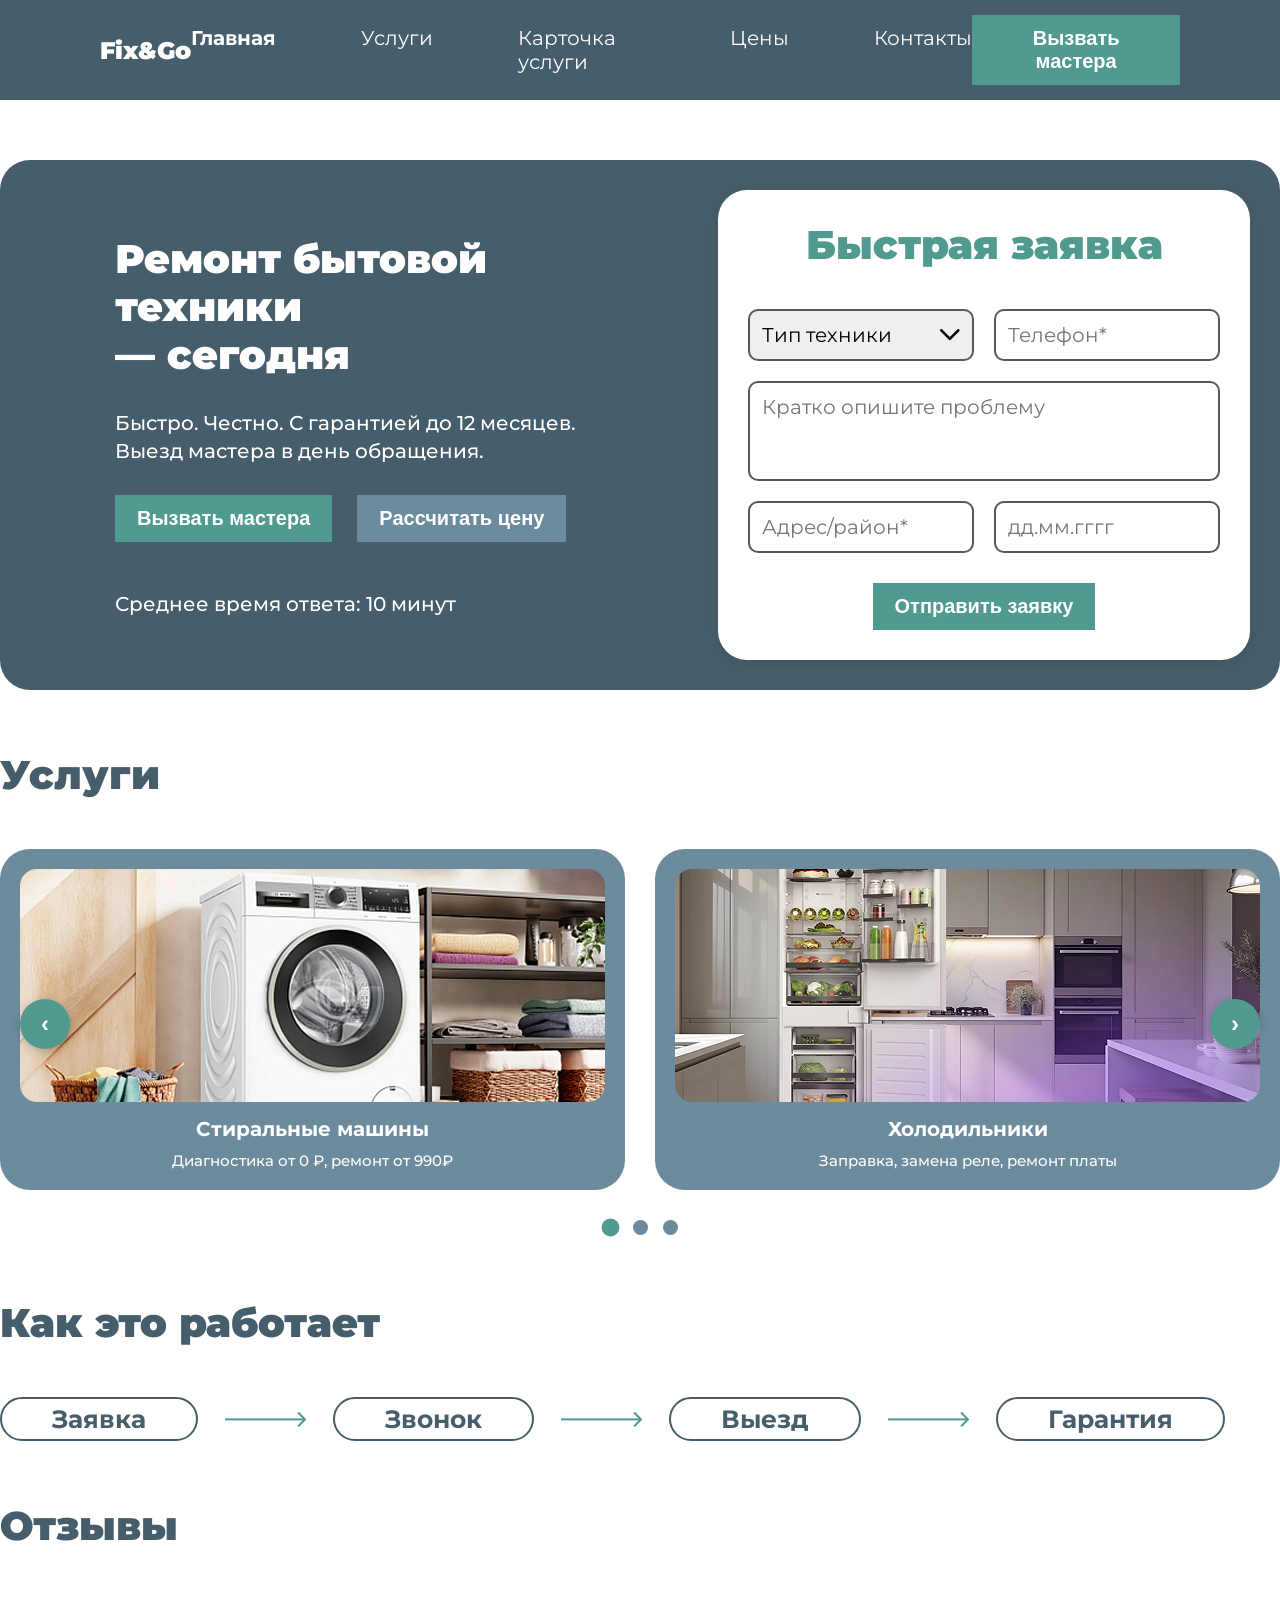
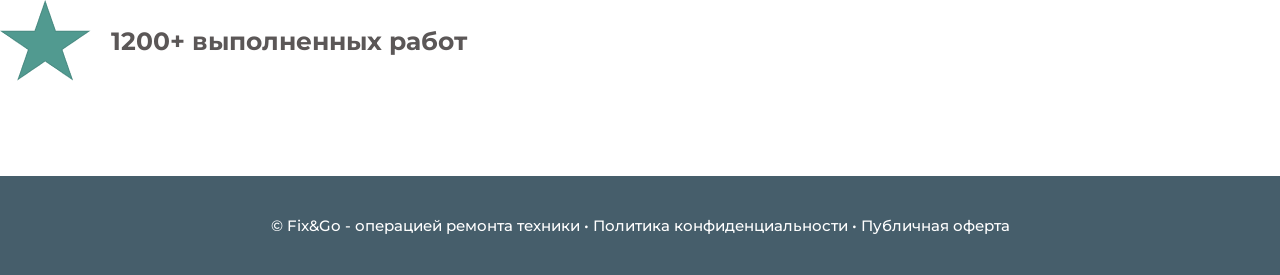
==== index.html @ 5fea8b8e "Add files via upload" ====
<!DOCTYPE html>
<html lang="ru">

<head>
    <meta charset="UTF-8">
    <meta name="viewport" content="width=device-width, initial-scale=1.0">
    <title>Fix&Go - ремонт бытовой техники</title>
    <link href="https://fonts.googleapis.com/css2?family=Montserrat:wght@300;400;500;700;900&display=swap"
        rel="stylesheet">
    <link rel="stylesheet" href="./style.css">
    <style>
        .services-slider {
            position: relative;
            overflow: hidden;
            margin-bottom: 30px;
        }

        .services-grid {
            display: flex;
            transition: transform 0.5s ease;
            gap: 30px;
        }

        .service-card {
            flex: 0 0 calc(50% - 15px);
            min-width: calc(50% - 15px);
        }

        .service-image {
            cursor: pointer;
        }

        .slider-nav {
            display: flex;
            justify-content: center;
            gap: 15px;
            margin-top: 30px;
            padding-bottom: 3px;
        }

        .slider-dot {
            width: 15px;
            height: 15px;
            border-radius: 50%;
            background: #6C8C9E;
            cursor: pointer;
            transition: all 0.3s ease;
            flex-shrink: 0;
        }

        .slider-dot.active {
            background: #519A90;
            transform: scale(1.2);
        }

        .slider-arrows {
            position: absolute;
            top: 50%;
            left: 0;
            right: 0;
            transform: translateY(-90%);
            display: flex;
            justify-content: space-between;
            align-items: center;
            padding: 0 20px;
            pointer-events: none;
            z-index: 10;
        }

        .slider-arrow {
            background: #519A90;
            color: white;
            border: none;
            width: 50px;
            height: 50px;
            border-radius: 50%;
            cursor: pointer;
            display: flex;
            align-items: center;
            justify-content: center;
            font-size: 24px;
            font-weight: bold;
            transition: all 0.3s ease;
            pointer-events: all;
            box-shadow: 0 2px 10px rgba(0, 0, 0, 0.2);
        }

        .slider-arrow:hover {
            background: #465E6B;
            transform: scale(1.1);
        }

        .popup {
            display: none;
            position: fixed;
            top: 0;
            left: 0;
            width: 100%;
            height: 100%;
            background: rgba(0, 0, 0, 0.9);
            z-index: 1000;
            justify-content: center;
            align-items: center;
        }

        .popup-content {
            position: relative;
            max-width: 90%;
            max-height: 90%;
        }

        .popup-image {
            width: 100%;
            height: auto;
            border-radius: 17px;
        }

        .close-popup {
            position: absolute;
            top: -40px;
            right: 0;
            background: none;
            border: none;
            color: white;
            font-size: 30px;
            cursor: pointer;
        }

        .error {
            border-color: #e74c3c !important;
        }

        .error-message {
            color: #e74c3c;
            font-size: 14px;
            margin-top: 5px;
            display: none;
        }

        @media (max-width: 768px) {
            .service-card {
                flex: 0 0 100%;
                min-width: 100%;
            }
            
            .slider-arrows {
                padding: 0 10px;
            }
            
            .slider-arrow {
                width: 40px;
                height: 40px;
                font-size: 20px;
            }
        }

        @media (max-width: 480px) {
            .slider-arrow {
                width: 35px;
                height: 35px;
                font-size: 18px;
            }
        }
    </style>
</head>

<body>
    <div class="container">
        <header class="header">
            <div class="logo">Fix&Go</div>
            <nav class="nav">
                <a href="index.html" class="active">Главная</a>
                <a href="services.html">Услуги</a>
                <a href="service-card.html">Карточка услуги</a>
                <a href="prices.html">Цены</a>
                <a href="contacts.html">Контакты</a>
            </nav>
            <button class="header-cta">Вызвать мастера</button>
        </header>

        <section class="hero">
            <div class="hero-content">
                <h1 class="hero-title">Ремонт бытовой техники <br>— сегодня</h1>
                <p class="hero-text">
                    Быстро. Честно. С гарантией до 12 месяцев.<br>
                    Выезд мастера в день обращения.
                </p>
                <div class="hero-buttons">
                    <button class="cta-button">Вызвать мастера</button>
                    <button class="price-button">Рассчитать цену</button>
                </div>
                <div class="response-time">Среднее время ответа: 10 минут</div>
            </div>
            <div class="quick-form">
                <h2 class="form-title">Быстрая заявка</h2>
                <form class="form-grid" id="request-form">
                    <div class="form-group">
                        <select class="form-select" id="tech-type">
                            <option value="">Тип техники</option>
                            <option value="washing-machine">Стиральная машина</option>
                            <option value="microwave">Микроволновка</option>
                            <option value="oven">Духовка</option>
                            <option value="vent">Вытяжка</option>
                            <option value="dishwasher">Посудомоечная машина</option>
                        </select>
                        <div class="error-message" id="tech-type-error">Необходимо выбрать тип техники</div>
                    </div>
                    <div class="form-group">
                        <input type="tel" class="form-input" id="phone" placeholder="Телефон*">
                        <div class="error-message" id="phone-error">Телефон должен содержать 11-12 цифр</div>
                    </div>
                    <div class="form-group full-width">
                        <textarea class="form-textarea" id="problem" placeholder="Кратко опишите проблему" maxlength="200"></textarea>
                        <div class="error-message" id="problem-error">Описание проблемы не должно превышать 200 символов</div>
                    </div>
                    <div class="form-group">
                        <input type="text" class="form-input" id="address" placeholder="Адрес/район*">
                        <div class="error-message" id="address-error">Адрес должен содержать от 5 до 100 символов</div>
                    </div>
                    <div class="form-group">
                        <input type="text" class="form-input" id="date" placeholder="дд.мм.гггг">
                        <div class="error-message" id="date-error">Пожалуйста, введите дату в формате дд.мм.гггг</div>
                    </div>
                    <button type="submit" class="submit-button">Отправить заявку</button>
                </form>
            </div>
        </section>

        <section class="services-section">
            <h2 class="section-title">Услуги</h2>
            <div class="services-slider">
                <div class="services-grid" id="services-grid">
                    <div class="service-card">
                        <img src="img/image1.png" alt="Стиральные машины" class="service-image" data-popup="img/image1.png">
                        <div class="service-info">
                            <div class="service-title">Стиральные машины</div>
                            <div class="service-description">Диагностика от 0 ₽, ремонт от 990₽</div>
                        </div>
                    </div>
                    <div class="service-card">
                        <img src="img/image2.png" alt="Холодильники" class="service-image" data-popup="img/image2.png">
                        <div class="service-info">
                            <div class="service-title">Холодильники</div>
                            <div class="service-description">Заправка, замена реле, ремонт платы</div>
                        </div>
                    </div>
                    <div class="service-card">
                        <img src="img/image3.png" alt="Посудомоечные машины" class="service-image" data-popup="img/image3.png">
                        <div class="service-info">
                            <div class="service-title">Посудомоечные машины</div>
                            <div class="service-description">Течёт, не греет, не сливает — исправим</div>
                        </div>
                    </div>
                    <div class="service-card">
                        <img src="img/image4.png" alt="Духовые шкафы" class="service-image" data-popup="img/image4.png">
                        <div class="service-info">
                            <div class="service-title">Духовые шкафы</div>
                            <div class="service-description">Не греет/не включается — устраним</div>
                        </div>
                    </div>
                </div>
                
                <div class="slider-arrows">
                    <button class="slider-arrow" id="prev-slide">‹</button>
                    <button class="slider-arrow" id="next-slide">›</button>
                </div>
                
                <div class="slider-nav" id="slider-nav"></div>
            </div>
        </section>

        <section class="how-it-works">
            <h2 class="section-title">Как это работает</h2>
            <div class="steps">
                <div class="step">
                    <div class="step-box">
                        <div class="step-text">Заявка</div>
                    </div>
                </div>
                <img src="./img/arrow.png" alt="arrow">
                <div class="step">
                    <div class="step-box">
                        <div class="step-text">Звонок</div>
                    </div>
                </div>
                <img src="./img/arrow.png" alt="arrow">
                <div class="step">
                    <div class="step-box">
                        <div class="step-text">Выезд</div>
                    </div>
                </div>
                <img src="./img/arrow.png" alt="arrow">
                <div class="step">
                    <div class="step-box">
                        <div class="step-text">Гарантия</div>
                    </div>
                </div>
            </div>
        </section>

        <section class="reviews-section">
            <h2 class="section-title">Отзывы</h2>
            <div class="star_reviews-count">
                <img src="./img/star.png" alt="star">
                <div class="reviews-count">1200+ выполненных работ</div>
            </div>
        </section>

        <footer class="footer">
            <div class="footer-text">
                © Fix&Go - операцией ремонта техники • Политика конфиденциальности • Публичная оферта
            </div>
        </footer>
    </div>

    <div class="popup" id="image-popup">
        <div class="popup-content">
            <button class="close-popup" id="close-popup">&times;</button>
            <img src="" alt="" class="popup-image" id="popup-image">
        </div>
    </div>

    <script>
        document.addEventListener('DOMContentLoaded', function() {
            const servicesGrid = document.getElementById('services-grid');
            const sliderNav = document.getElementById('slider-nav');
            const prevButton = document.getElementById('prev-slide');
            const nextButton = document.getElementById('next-slide');
            const serviceCards = document.querySelectorAll('.service-card');
            
            let currentSlide = 0;
            const totalSlides = serviceCards.length;
            
            function getSlidesToShow() {
                return window.innerWidth <= 768 ? 1 : 2;
            }
            
            function getMaxSlide() {
                return totalSlides - getSlidesToShow();
            }
            
            function createDots() {
                sliderNav.innerHTML = '';
                const maxSlide = getMaxSlide();
                const totalDots = maxSlide + 1;
                
                for (let i = 0; i < totalDots; i++) {
                    const dot = document.createElement('div');
                    dot.classList.add('slider-dot');
                    if (i === currentSlide) dot.classList.add('active');
                    dot.addEventListener('click', () => goToSlide(i));
                    sliderNav.appendChild(dot);
                }
            }
            
            function goToSlide(slideIndex) {
                currentSlide = slideIndex;
                const maxSlide = getMaxSlide();
                
                const cardWidth = serviceCards[0].offsetWidth + 30;
                const translateX = -currentSlide * cardWidth;
                servicesGrid.style.transform = `translateX(${translateX}px)`;
                
                document.querySelectorAll('.slider-dot').forEach((dot, index) => {
                    dot.classList.toggle('active', index === currentSlide);
                });
            }
            
            function nextSlide() {
                const maxSlide = getMaxSlide();
                if (currentSlide < maxSlide) {
                    goToSlide(currentSlide + 1);
                } else {
                    goToSlide(0);
                }
            }
            
            function prevSlide() {
                const maxSlide = getMaxSlide();
                if (currentSlide > 0) {
                    goToSlide(currentSlide - 1);
                } else {
                    goToSlide(maxSlide);
                }
            }
            
            prevButton.addEventListener('click', prevSlide);
            nextButton.addEventListener('click', nextSlide);
            
            function handleResize() {
                createDots();
                goToSlide(currentSlide);
            }
            
            window.addEventListener('resize', handleResize);
            
            createDots();
            goToSlide(0);
            
            let autoSlideInterval = setInterval(nextSlide, 5000);
            
            servicesGrid.addEventListener('mouseenter', function() {
                clearInterval(autoSlideInterval);
            });
            
            servicesGrid.addEventListener('mouseleave', function() {
                autoSlideInterval = setInterval(nextSlide, 5000);
            });
        });

        document.addEventListener('DOMContentLoaded', function() {
            const popup = document.getElementById('image-popup');
            const popupImage = document.getElementById('popup-image');
            const closePopup = document.getElementById('close-popup');
            
            document.querySelectorAll('.service-image').forEach(image => {
                image.addEventListener('click', function() {
                    popupImage.src = this.getAttribute('data-popup');
                    popupImage.alt = this.alt;
                    popup.style.display = 'flex';
                    document.body.style.overflow = 'hidden';
                });
            });
            
            closePopup.addEventListener('click', function() {
                popup.style.display = 'none';
                document.body.style.overflow = '';
            });
            
            popup.addEventListener('click', function(e) {
                if (e.target === popup) {
                    popup.style.display = 'none';
                    document.body.style.overflow = '';
                }
            });
            
            document.addEventListener('keydown', function(e) {
                if (e.key === 'Escape' && popup.style.display === 'flex') {
                    popup.style.display = 'none';
                    document.body.style.overflow = '';
                }
            });
        });

        document.addEventListener('DOMContentLoaded', function() {
            const form = document.getElementById('request-form');
            const techType = document.getElementById('tech-type');
            const phone = document.getElementById('phone');
            const problem = document.getElementById('problem');
            const address = document.getElementById('address');
            const date = document.getElementById('date');
            
            function validatePhone() {
                const digitsOnly = phone.value.replace(/\D/g, '');
                return digitsOnly.length >= 11 && digitsOnly.length <= 12;
            }
            
            function validateSelect() {
                return techType.value !== '';
            }
            
            function validateAddress() {
                return address.value.length >= 5 && address.value.length <= 100;
            }
            
            function validateDate() {
                if (date.value === '') return true;
                const pattern = /^\d{2}\.\d{2}\.\d{4}$/;
                return pattern.test(date.value);
            }
            
            function validateProblem() {
                return problem.value.length <= 200;
            }
            
            function showError(field, errorId, isValid) {
                const errorElement = document.getElementById(errorId);
                if (!isValid) {
                    field.classList.add('error');
                    errorElement.style.display = 'block';
                } else {
                    field.classList.remove('error');
                    errorElement.style.display = 'none';
                }
                return isValid;
            }
            
            function validateForm() {
                let isValid = true;
                
                if (!validateSelect()) {
                    showError(techType, 'tech-type-error', false);
                    isValid = false;
                } else {
                    showError(techType, 'tech-type-error', true);
                }
                
                if (!validatePhone()) {
                    showError(phone, 'phone-error', false);
                    isValid = false;
                } else {
                    showError(phone, 'phone-error', true);
                }
                
                if (!validateAddress()) {
                    showError(address, 'address-error', false);
                    isValid = false;
                } else {
                    showError(address, 'address-error', true);
                }
                
                if (!validateDate()) {
                    showError(date, 'date-error', false);
                    isValid = false;
                } else {
                    showError(date, 'date-error', true);
                }
                
                if (!validateProblem()) {
                    showError(problem, 'problem-error', false);
                    isValid = false;
                } else {
                    showError(problem, 'problem-error', true);
                }
                
                return isValid;
            }
            
            phone.addEventListener('input', function() {
                this.value = this.value.replace(/\D/g, '');
            });
            
            form.addEventListener('submit', function(e) {
                e.preventDefault();
                
                if (validateForm()) {
                    alert('Форма успешно отправлена!');
                    form.reset();
                    document.querySelectorAll('.error-message').forEach(error => {
                        error.style.display = 'none';
                    });
                    document.querySelectorAll('.error').forEach(field => {
                        field.classList.remove('error');
                    });
                }
            });
        });
    </script>
</body>

</html>
---- style.css ----
* {
    margin: 0;
    padding: 0;
    box-sizing: border-box;
}

body {
    font-family: 'Montserrat', sans-serif;
    background: #FFFFFF;
    min-height: 100vh;
}

/* Loading Animation - общее для всех */
body::before {
    position: fixed;
    content: '';
    width: 100vw;
    height: 100vh;
    background: #465E6B;
    z-index: 2;
    animation: hiddenloading 2s linear;
    animation-fill-mode: forwards;
}

body::after {
    position: fixed;
    content: '';
    width: 200px;
    height: 200px;
    left: 50%;
    top: 50%;
    transform: translate(-50%,-50%);
    background: url(./img/loading_key.png);
    z-index: 3;
    animation: rotatetool 2s linear;
    animation-fill-mode: forwards;
}

@keyframes rotatetool {
    0% {
        transform: translate(-50%,-50%) rotate(0deg);
        opacity: 1;
        visibility: visible;
    }
    100% {
        transform: translate(-50%,-50%) rotate(360deg);
        opacity: 0;
        visibility: hidden;
    }
}

@keyframes hiddenloading {
    0% {
        opacity: 1;
        visibility: visible;
    }
    100% {
        opacity: 0;
        visibility: hidden;
    }
}

.container {
    max-width: 1920px;
    margin: 0 auto;
    position: relative;
}

/* Header - общий для всех */
.header {
    display: flex;
    align-items: center;
    justify-content: space-between;
    padding: 25px 100px;
    background: #465E6B;
    height: 100px;
}

.logo {
    font-weight: 900;
    font-size: 24px;
    color: #FFFFFF;
}

.nav {
    display: flex;
    gap: 85px;
}

.nav a {
    font-size: 20px;
    color: #FFFFFF;
    text-decoration: none;
    transition: opacity 0.3s;
}

.nav a.active {
    font-weight: 700;
}

.nav a:hover {
    opacity: 0.8;
}

.header-cta {
    padding: 10px 20px;
    background: #519A90;
    color: #FFFFFF;
    font-weight: 700;
    font-size: 20px;
    border: none;
    cursor: pointer;
    transition: all 0.3s;
    border: 2px solid #519A90;
}

.header-cta:hover {
    background: #FFFFFF;
    color: #519A90;
}

/* Footer - общий для всех */
.footer {
    margin-top: 95px;
    background: #465E6B;
    padding: 40px 10px;
    text-align: center;
}

.footer-text {
    color: #FFFFFF;
    font-weight: 500;
    font-size: 15px;
}

/* ============================================= */
/* ГЛАВНАЯ СТРАНИЦА (INDEX.HTML) - СМЕШАННАЯ ВЕРСТКА */
/* ============================================= */

/* Hero Section */
.hero {
    display: grid;
    grid-template-columns: 1fr auto;
    gap: 40px;
    padding: 30px;
    padding-left: 115px;
    background: #465E6B;
    border-radius: 30px;
    color: #FFFFFF;
    max-width: 1360px;
    margin: 0 auto;
    margin-top: 60px;
}

.hero-content {
    display: flex;
    flex-direction: column;
    justify-content: center;
    gap: 30px;
}

.hero-title {
    font-weight: 900;
    font-size: 40px;
    line-height: 1.2;
}

.hero-text {
    font-weight: 500;
    font-size: 20px;
    line-height: 1.4;
}

.hero-buttons {
    display: flex;
    gap: 25px;
}

.cta-button {
    padding: 10px 20px;
    background: #519A90;
    color: #FFFFFF;
    font-weight: 700;
    font-size: 20px;
    border: none;
    cursor: pointer;
    transition: all 0.3s;
    border: 2px solid #519A90;
}

.price-button {
    padding: 10px 20px;
    background: #6C8C9E;
    color: #FFFFFF;
    font-weight: 700;
    font-size: 20px;
    border: none;
    cursor: pointer;
    transition: all 0.3s;
    border: 2px solid #6C8C9E;
}

.cta-button:hover {
    background: #FFFFFF;
    color: #519A90;
}

.price-button:hover {
    background: #FFFFFF;
    color: #6C8C9E;
}

.response-time {
    font-weight: 500;
    font-size: 20px;
    margin-top: 20px;
}

/* Form Section */
.quick-form {
    max-width: 532px;
    background: #FFFFFF;
    border-radius: 29px;
    padding: 30px;
    box-shadow: 0 4px 20px rgba(0, 0, 0, 0.1);
}

.form-title {
    font-weight: 900;
    font-size: 40px;
    color: #519A90;
    text-align: center;
    margin-bottom: 40px;
}

.form-grid {
    display: grid;
    grid-template-columns: 1fr 1fr;
    gap: 20px;
}

.form-group {
    display: flex;
    flex-direction: column;
    gap: 8px;
}

.form-group.full-width {
    grid-column: 1 / -1;
}

.form-label {
    font-weight: 300;
    font-size: 20px;
    color: #5B5757;
}

.form-input,
.form-select,
.form-textarea {
    width: 100%;
    padding: 12px;
    border: 2px solid #5B5757;
    border-radius: 10px;
    font-size: 20px;
    font-family: 'Montserrat', sans-serif;
}

.form-select {
    appearance: none;
    background-image: url('img/select_arrow.svg');
    background-repeat: no-repeat;
    background-position: right 12px center;
    background-size: 20px;
}

.form-textarea {
    resize: none;
    min-height: 100px;
}

.submit-button {
    grid-column: 1 / -1;
    justify-self: center;
    padding: 10px 20px;
    background: #519A90;
    color: #FFFFFF;
    font-weight: 700;
    font-size: 20px;
    border: none;
    width: fit-content;
    cursor: pointer;
    transition: all 0.3s;
    margin-top: 10px;
    border: 2px solid #519A90;
}

.submit-button:hover {
    background: #FFFFFF;
    color: #519A90;
}

/* Services Section */
.services-section {
    max-width: 1360px;
    margin: 0 auto;
    margin-top: 60px;
}

.section-title {
    font-weight: 900;
    font-size: 40px;
    color: #465E6B;
    margin-bottom: 50px;
}

.services-grid {
    display: grid;
    grid-template-columns: repeat(2, 1fr);
    gap: 30px;
}

.service-card {
    background: #6C8C9E;
    border-radius: 30px;
    padding: 20px;
    display: flex;
    flex-direction: column;
    gap: 15px;
    color: #FFFFFF;
}

.service-image {
    width: 100%;
    height: 233px;
    border-radius: 17px;
    object-fit: cover;
}

.service-info {
    text-align: center;
    display: flex;
    flex-direction: column;
    gap: 10px;
}

.service-title {
    font-weight: 700;
    font-size: 20px;
}

.service-description {
    font-weight: 500;
    font-size: 15px;
}

/* How It Works Section */
.how-it-works {
    max-width: 1360px;
    margin: 0 auto;
    margin-top: 60px;
}

.steps {
    display: flex;
    gap: 27px;
    align-items: center;
    position: relative;
    margin-top: 50px;
}

.step {
    display: flex;
    flex-direction: column;
    align-items: center;
    gap: 20px;
}

.step-box {
    padding: 5px 50px;
    border: 2px solid #465E6B;
    border-radius: 30px;
    text-align: center;
}

.step-text {
    font-weight: 700;
    font-size: 25px;
    color: #465E6B;
}

/* Reviews Section */
.reviews-section {
    max-width: 1360px;
    margin: 0 auto;
    margin-top: 60px;
    display: flex;
    flex-direction: column;
}

.star_reviews-count {
    display: flex;
    align-items: center;
    gap: 20px;
}

.star {
    width: 95px;
    height: 89px;
    background: #519A90 url('img/star.png') center/contain no-repeat;
    border: 1px solid rgba(0, 0, 0, 0.1);
}

.reviews-count {
    font-weight: 700;
    font-size: 25px;
    color: #5B5757;
}

/* ============================================= */
/* СТРАНИЦА УСЛУГ (SERVICES.HTML) - ПОЛНОСТЬЮ GRID */
/* ============================================= */

.uslugi_page section {
    max-width: 1360px;
    margin: 0 auto;
    margin-top: 60px;
}

/* Service Catalogue Section - Grid */
.uslugi_page .service-catalogue {
    display: grid;
    grid-template-rows: auto auto;
    gap: 30px;
    background: #465E6B;
    border-radius: 30px;
    padding: 40px 50px;
    color: #FFFFFF;
}

.uslugi_page .catalogue-header {
    display: grid;
    grid-template-rows: auto auto;
    gap: 30px;
}

.uslugi_page .catalogue-title {
    font-weight: 900;
    font-size: 40px;
    line-height: 1.2;
}

.uslugi_page .catalogue-filters {
    display: grid;
    grid-template-columns: repeat(2, 500px);
    gap: 30px;
}

.uslugi_page .filter-group {
    max-width: 500px;
}

.uslugi_page .filter-select {
    width: 100%;
    padding: 12px 20px;
    border: none;
    border-radius: 10px;
    font-size: 20px;
    font-family: 'Montserrat', sans-serif;
    appearance: none;
    background-image: url('img/select_arrow.svg');
    background-repeat: no-repeat;
    background-position: right 12px center;
    background-size: 20px;
    background-color: #FFFFFF;
    color: #465E6B;
}

/* Services Grid Section - Grid */
.uslugi_page .services-grid-section {
    display: grid;
    grid-template-rows: auto;
}

.uslugi_page .services-grid {
    display: grid;
    grid-template-columns: repeat(2, 1fr);
    gap: 30px;
}

.uslugi_page .service-card {
    display: grid;
    grid-template-rows: auto auto;
    gap: 15px;
    background: #6C8C9E;
    border-radius: 30px;
    padding: 20px;
    color: #FFFFFF;
}

.uslugi_page .service-image {
    width: 100%;
    height: 233px;
    border-radius: 17px;
    overflow: hidden;
}

.uslugi_page .service-image img {
    width: 100%;
    height: 100%;
    object-fit: cover;
}

.uslugi_page .service-info-usl {
    display: grid;
    grid-template-columns: 1fr auto;
    align-items: center;
    gap: 10px;
}

.uslugi_page .service-title {
    font-weight: 700;
    font-size: 20px;
}

.uslugi_page .service-link {
    display: grid;
    grid-template-columns: auto auto;
    align-items: center;
    gap: 10px;
    text-decoration: none;
    color: #FFFFFF;
    font-weight: 400;
    font-size: 20px;
}

/* Service Request Section - Grid */
.uslugi_page .service-request {
    display: grid;
    grid-template-rows: auto auto;
    gap: 40px;
    max-width: 612px;
    margin: 0 auto;
    margin-top: 60px;
    text-align: center;
}

.uslugi_page .request-title {
    font-weight: 900;
    font-size: 40px;
    color: #465E6B;
}

.uslugi_page .request-form {
    display: grid;
    grid-template-rows: auto auto auto;
    gap: 20px;
}

.uslugi_page .form-field {
    width: 100%;
}

.uslugi_page .large-field {
    grid-row: 1;
}

.uslugi_page .form-input,
.uslugi_page .form-textarea {
    width: 100%;
    padding: 12px;
    border: 1px solid #465E6B;
    border-radius: 0;
    font-size: 20px;
    font-family: 'Montserrat', sans-serif;
}

.uslugi_page .form-textarea {
    resize: none;
    min-height: 150px;
}

.uslugi_page .submit-button {
    padding: 10px 20px;
    background: #519A90;
    color: #FFFFFF;
    font-weight: 700;
    font-size: 20px;
    border: none;
    cursor: pointer;
    transition: all 0.3s;
    border: 2px solid #519A90;
    width: fit-content;
    justify-self: center;
}

.uslugi_page .submit-button:hover {
    background: #FFFFFF;
    color: #519A90;
}

/* ============================================= */
/* СТРАНИЦА КАРТОЧКИ УСЛУГИ (SERVICE-CARD.HTML) - ПОЛНОСТЬЮ FLEX */
/* ============================================= */

.card_uslugi section {
    max-width: 1360px;
    margin: 0 auto;
    margin-top: 60px;
}

/* Service Header - Flex */
.card_uslugi .service-header {
    display: flex;
    flex-direction: column;
    gap: 30px;
}

.card_uslugi .service-title {
    font-weight: 900;
    font-size: 40px;
    line-height: 49px;
    color: #465E6B;
}

.card_uslugi .service-image {
    width: 100%;
    height: 245px;
    border-radius: 17px;
    overflow: hidden;
}

.card_uslugi .service-image img {
    width: 100%;
    height: 100%;
    object-fit: cover;
}

/* Price Section - Flex */
.card_uslugi .price-section {
    display: flex;
    flex-direction: column;
    gap: 20px;
}

.card_uslugi .section-title {
    font-weight: 900;
    font-size: 40px;
    color: #465E6B;
}

.card_uslugi .price-table {
    width: 100%;
    border: 2px solid #465E6B;
    overflow: hidden;
}

.card_uslugi .table-header {
    display: flex;
    background: #465E6B;
    color: #FFFFFF;
    font-weight: 700;
    font-size: 20px;
}

.card_uslugi .header-cell {
    flex: 1;
    padding: 15px 20px;
    text-align: center;
    border-right: 2px solid #465E6B;
}

.card_uslugi .header-cell:last-child {
    border-right: none;
}

.card_uslugi .table-row {
    display: flex;
    border-bottom: 2px solid #465E6B;
}

.card_uslugi .table-row:last-child {
    border-bottom: none;
}

.card_uslugi .table-cell {
    flex: 1;
    padding: 15px 20px;
    font-size: 20px;
    color: #465E6B;
    border-right: 2px solid #465E6B;
    text-align: center;
}

.card_uslugi .table-cell:last-child {
    border-right: none;
}

/* Info Cards - Flex */
.card_uslugi .info-cards {
    display: flex;
    gap: 30px;
}

.card_uslugi .info-card {
    flex: 1;
    border: 2px solid #465E6B;
    border-radius: 30px;
    padding: 20px;
    display: flex;
    flex-direction: column;
    gap: 15px;
}

.card_uslugi .card-title {
    font-weight: 700;
    font-size: 20px;
    color: #465E6B;
}

.card_uslugi .card-text {
    font-weight: 500;
    font-size: 20px;
    color: #465E6B;
}

/* Additional Info - Flex */
.card_uslugi .additional-info {
    display: flex;
    gap: 30px;
}

.card_uslugi .case-card {
    flex: 2;
    display: flex;
    flex-direction: column;
    gap: 15px;
    background: #6C8C9E;
    border-radius: 30px;
    padding: 20px;
    color: #FFFFFF;
}

.card_uslugi .case-card .card-title {
    color: #FFFFFF;
}

.card_uslugi .case-image {
    width: 100%;
    height: 224px;
    border-radius: 17px;
    overflow: hidden;
}

.card_uslugi .case-image img {
    width: 100%;
    height: 100%;
    object-fit: cover;
}

.card_uslugi .case-time {
    font-size: 20px;
}

.card_uslugi .review-card,
.card_uslugi .brands-card {
    flex: 1;
    display: flex;
    flex-direction: column;
    gap: 15px;
    background: #6C8C9E;
    border-radius: 30px;
    padding: 20px;
    color: #FFFFFF;
}

.card_uslugi .review-card .card-title,
.card_uslugi .brands-card .card-title {
    color: #FFFFFF;
}

.card_uslugi .review-text,
.card_uslugi .brands-text {
    font-size: 20px;
}

/* Quick Form Section - Flex */
.card_uslugi .quick-form-section {
    display: flex;
    flex-direction: column;
    gap: 40px;
    max-width: 532px;
    margin: 0 auto;
    margin-top: 60px;
}

.card_uslugi .form-title {
    font-weight: 900;
    font-size: 40px;
    color: #519A90;
    text-align: center;
}

.card_uslugi .quick-form {
    display: flex;
    flex-direction: column;
    gap: 20px;
    border-radius: 29px;
    padding: 10px 30px;
}

.card_uslugi .form-row {
    display: flex;
    gap: 20px;
}

.card_uslugi .form-group {
    flex: 1;
    display: flex;
    flex-direction: column;
    gap: 8px;
}

.card_uslugi .form-group.full-width {
    width: 100%;
}

.card_uslugi .form-input,
.card_uslugi .form-select,
.card_uslugi .form-textarea {
    width: 100%;
    padding: 12px;
    border: 2px solid #5B5757;
    border-radius: 10px;
    font-size: 20px;
    font-family: 'Montserrat', sans-serif;
}

.card_uslugi .form-select {
    appearance: none;
    background-image: url('img/select_arrow.svg');
    background-repeat: no-repeat;
    background-position: right 12px center;
    background-size: 20px;
}

.card_uslugi .form-textarea {
    resize: none;
    min-height: 100px;
}

.card_uslugi .submit-button {
    padding: 10px 20px;
    background: #519A90;
    color: #FFFFFF;
    font-weight: 700;
    font-size: 20px;
    border: none;
    cursor: pointer;
    transition: all 0.3s;
    border: 2px solid #519A90;
    width: fit-content;
    align-self: center;
    margin-top: 10px;
}

.card_uslugi .submit-button:hover {
    background: #FFFFFF;
    color: #519A90;
}

/* ============================================= */
/* СТРАНИЦА ЦЕН (PRICES.HTML) - СМЕШАННАЯ ВЕРСТКА */
/* ============================================= */

.prices_page .prices-section {
    max-width: 1360px;
    margin: 0 auto;
    margin-top: 60px;
}

.prices_page .section-title {
    font-weight: 900;
    font-size: 40px;
    color: #465E6B;
}

.prices_page .price-table {
    width: 100%;
    border: 2px solid #465E6B;
    overflow: hidden;
    margin-top: 50px;
}

.prices_page .table-header {
    display: grid;
    grid-template-columns: 1fr 1fr 1fr;
    background: #465E6B;
    color: #FFFFFF;
    font-weight: 700;
    font-size: 20px;
}

.prices_page .header-cell {
    padding: 15px 20px;
    text-align: left;
    border-right: 2px solid #465E6B;
}

.prices_page .header-cell:last-child {
    border-right: none;
}

.prices_page .table-row {
    display: grid;
    grid-template-columns: 1fr 1fr 1fr;
    border-bottom: 2px solid #465E6B;
}

.prices_page .table-row:last-child {
    border-bottom: none;
}

.prices_page .table-cell {
    padding: 15px 20px;
    font-size: 20px;
    color: #465E6B;
    border-right: 2px solid #465E6B;
}

.prices_page .table-cell:last-child {
    border-right: none;
}

/* Calculator Section */
.prices_page .calculator-container {
    background: #465E6B;
    border-radius: 30px;
    padding: 40px;
    padding-bottom: 100px;
    color: #FFFFFF;
    max-width: 1360px;
    margin: 0 auto;
    margin-top: 60px;
}

.prices_page .calculator-title {
    font-weight: 900;
    font-size: 40px;
    color: #FFFFFF;
    margin-bottom: 50px;
}

.prices_page .calculator-form {
    display: grid;
    grid-template-columns: 1fr 1fr auto;
    gap: 20px;
    align-items: center;
}

.prices_page .calculator-field {
    position: relative;
    max-width: 500px;
}

.prices_page .calculator-select {
    width: 100%;
    padding: 15px 20px;
    border: none;
    border-radius: 10px;
    font-size: 20px;
    font-family: 'Montserrat', sans-serif;
    color: #465E6B;
    appearance: none;
    cursor: pointer;
    background-image: url('img/select_arrow.svg');
    background-repeat: no-repeat;
    background-position: right 12px center;
    background-size: 20px;
}

.prices_page .calculator-select:focus {
    outline: none;
}

.prices_page .calculator-button {
    padding: 15px 50px;
    background: #519A90;
    color: #FFFFFF;
    font-weight: 700;
    font-size: 20px;
    border: none;
    cursor: pointer;
    transition: all 0.3s;
    white-space: nowrap;
    height: 54px;
}

.prices_page .calculator-button:hover {
    background: #FFFFFF;
    color: #519A90;
}


/* СТРАНИЦА КОНТАКТОВ - BOOTSTRAP */

.contacts_page .nav {
    display: flex;
    gap: 85px;
}

.contacts_page .nav a {
    font-size: 20px;
    color: #FFFFFF;
    text-decoration: none;
    transition: opacity 0.3s;
}

.contacts_page .nav a.active {
    font-weight: 700;
}

.contacts_page .nav a:hover {
    opacity: 0.8;
}

.contacts_page .header-cta {
    padding: 10px 20px;
    background: #519A90;
    color: #FFFFFF;
    font-weight: 700;
    font-size: 20px;
    border: none;
    cursor: pointer;
    transition: all 0.3s;
    border: 2px solid #519A90;
}

.contacts_page .header-cta:hover {
    background: #FFFFFF;
    color: #519A90;
}

.contacts_page .contacts-section {
    max-width: 1360px;
    margin: 0 auto;
    margin-top: 60px;
}

.contacts_page .section-title {
    font-weight: 900;
    font-size: 40px;
    color: #465E6B;
}

.contacts_page .map-section {
    margin: 60px 0;
}

.contacts_page .map-image {
    height: 354px;
    overflow: hidden;
    background: #f5f5f5;
}

.contacts_page .map-image img {
    width: 100%;
    height: 100%;
    object-fit: cover;
}

.contacts_page .contact-address {
    font-weight: 700;
    font-size: 20px;
    line-height: 1.4;
    color: #465E6B;
    margin: 0;
}

.contacts_page .contact-button {
    padding: 20px 10px;
    background: transparent;
    border: 2px solid #465E6B;
    border-radius: 30px;
    color: #465E6B;
    font-weight: 700;
    font-size: 18px;
    cursor: pointer;
    transition: all 0.3s;
    text-align: center;
    width: 100%;
}

.contacts_page .contact-button:hover {
    background: #465E6B;
    color: #FFFFFF;
}

.contacts_page .contact-form-section {
    background: #FFFFFF;
}

.contacts_page .contact-form-section .form-title {
    font-weight: 900;
    font-size: 40px;
    color: #519A90;
}

.contacts_page .form-control,
.contacts_page .form-select {
    padding: 12px;
    border: 2px solid #5B5757;
    border-radius: 10px;
    font-size: 20px;
    font-family: 'Montserrat', sans-serif;
}

.contacts_page .form-select {
    appearance: none;
    background-image: url('img/select_arrow.svg');
    background-repeat: no-repeat;
    background-position: right 12px center;
    background-size: 20px;
}

.contacts_page .submit-button {
    padding: 10px 20px;
    background: #519A90;
    color: #FFFFFF;
    font-weight: 700;
    font-size: 20px;
    border: none;
    cursor: pointer;
    transition: all 0.3s;
    border: 2px solid #519A90;
    width: fit-content;
}

.contacts_page .submit-button:hover {
    background: #FFFFFF;
    color: #519A90;
}

/* Bootstrap кастомизация */
.contacts_page .btn {
    border-radius: 10px;
    font-size: 20px;
    font-family: 'Montserrat', sans-serif;
}

.contacts_page .form-label {
    font-weight: 300;
    font-size: 20px;
    color: #5B5757;
}
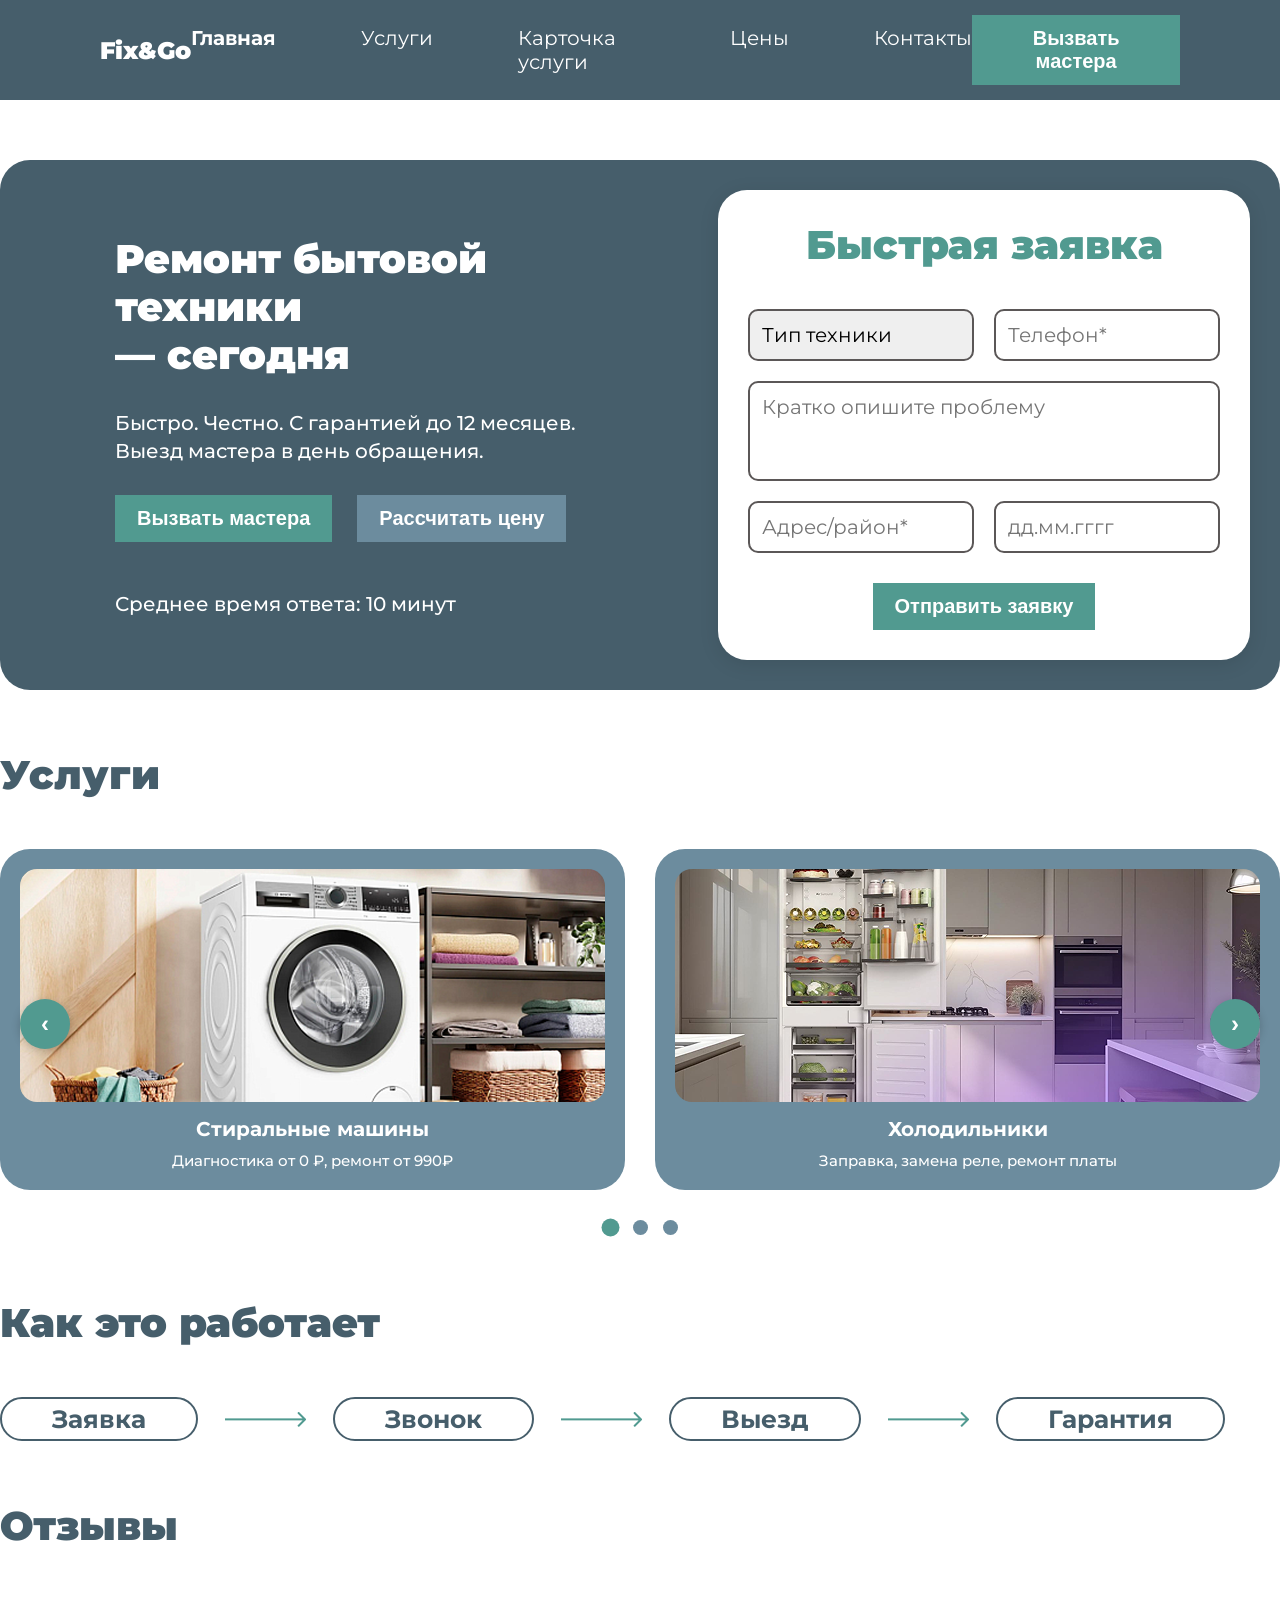
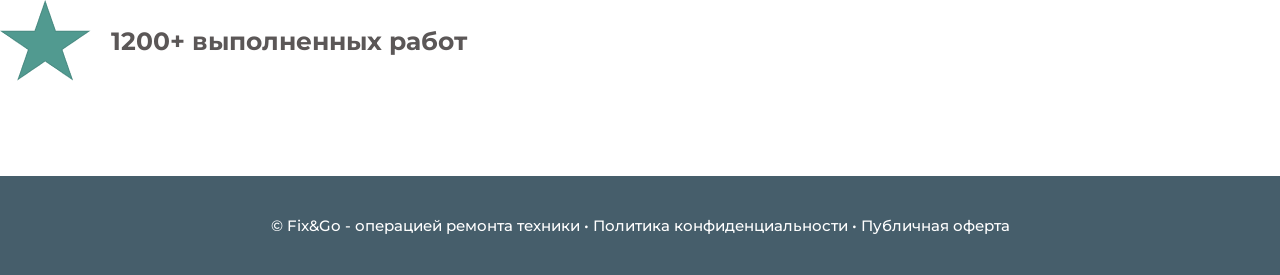
==== commit dd330a80: "Add files via upload" ====
--- a/index.html
+++ b/index.html
@@ -7,7 +7,7 @@
     <title>Fix&Go - ремонт бытовой техники</title>
     <link href="https://fonts.googleapis.com/css2?family=Montserrat:wght@300;400;500;700;900&display=swap"
         rel="stylesheet">
-    <link rel="stylesheet" href="./style.css">
+    <link rel="stylesheet" href="./css/style.css">
     <style>
         .services-slider {
             position: relative;
--- a/css/style.css
+++ b/css/style.css
@@ -0,0 +1,1155 @@
+* {
+    margin: 0;
+    padding: 0;
+    box-sizing: border-box;
+}
+
+body {
+    font-family: 'Montserrat', sans-serif;
+    background: #FFFFFF;
+    min-height: 100vh;
+}
+
+/* Loading Animation - общее для всех */
+body::before {
+    position: fixed;
+    content: '';
+    width: 100vw;
+    height: 100vh;
+    background: #465E6B;
+    z-index: 2;
+    animation: hiddenloading 2s linear;
+    animation-fill-mode: forwards;
+}
+
+body::after {
+    position: fixed;
+    content: '';
+    width: 200px;
+    height: 200px;
+    left: 50%;
+    top: 50%;
+    transform: translate(-50%,-50%);
+    background: url(./img/loading_key.png);
+    z-index: 3;
+    animation: rotatetool 2s linear;
+    animation-fill-mode: forwards;
+}
+
+@keyframes rotatetool {
+    0% {
+        transform: translate(-50%,-50%) rotate(0deg);
+        opacity: 1;
+        visibility: visible;
+    }
+    100% {
+        transform: translate(-50%,-50%) rotate(360deg);
+        opacity: 0;
+        visibility: hidden;
+    }
+}
+
+@keyframes hiddenloading {
+    0% {
+        opacity: 1;
+        visibility: visible;
+    }
+    100% {
+        opacity: 0;
+        visibility: hidden;
+    }
+}
+
+.container {
+    max-width: 1920px;
+    margin: 0 auto;
+    position: relative;
+}
+
+/* Header - общий для всех */
+.header {
+    display: flex;
+    align-items: center;
+    justify-content: space-between;
+    padding: 25px 100px;
+    background: #465E6B;
+    height: 100px;
+}
+
+.logo {
+    font-weight: 900;
+    font-size: 24px;
+    color: #FFFFFF;
+}
+
+.nav {
+    display: flex;
+    gap: 85px;
+}
+
+.nav a {
+    font-size: 20px;
+    color: #FFFFFF;
+    text-decoration: none;
+    transition: opacity 0.3s;
+}
+
+.nav a.active {
+    font-weight: 700;
+}
+
+.nav a:hover {
+    opacity: 0.8;
+}
+
+.header-cta {
+    padding: 10px 20px;
+    background: #519A90;
+    color: #FFFFFF;
+    font-weight: 700;
+    font-size: 20px;
+    border: none;
+    cursor: pointer;
+    transition: all 0.3s;
+    border: 2px solid #519A90;
+}
+
+.header-cta:hover {
+    background: #FFFFFF;
+    color: #519A90;
+}
+
+/* Footer - общий для всех */
+.footer {
+    margin-top: 95px;
+    background: #465E6B;
+    padding: 40px 10px;
+    text-align: center;
+}
+
+.footer-text {
+    color: #FFFFFF;
+    font-weight: 500;
+    font-size: 15px;
+}
+
+/* ============================================= */
+/* ГЛАВНАЯ СТРАНИЦА (INDEX.HTML) - СМЕШАННАЯ ВЕРСТКА */
+/* ============================================= */
+
+/* Hero Section */
+.hero {
+    display: grid;
+    grid-template-columns: 1fr auto;
+    gap: 40px;
+    padding: 30px;
+    padding-left: 115px;
+    background: #465E6B;
+    border-radius: 30px;
+    color: #FFFFFF;
+    max-width: 1360px;
+    margin: 0 auto;
+    margin-top: 60px;
+}
+
+.hero-content {
+    display: flex;
+    flex-direction: column;
+    justify-content: center;
+    gap: 30px;
+}
+
+.hero-title {
+    font-weight: 900;
+    font-size: 40px;
+    line-height: 1.2;
+}
+
+.hero-text {
+    font-weight: 500;
+    font-size: 20px;
+    line-height: 1.4;
+}
+
+.hero-buttons {
+    display: flex;
+    gap: 25px;
+}
+
+.cta-button {
+    padding: 10px 20px;
+    background: #519A90;
+    color: #FFFFFF;
+    font-weight: 700;
+    font-size: 20px;
+    border: none;
+    cursor: pointer;
+    transition: all 0.3s;
+    border: 2px solid #519A90;
+}
+
+.price-button {
+    padding: 10px 20px;
+    background: #6C8C9E;
+    color: #FFFFFF;
+    font-weight: 700;
+    font-size: 20px;
+    border: none;
+    cursor: pointer;
+    transition: all 0.3s;
+    border: 2px solid #6C8C9E;
+}
+
+.cta-button:hover {
+    background: #FFFFFF;
+    color: #519A90;
+}
+
+.price-button:hover {
+    background: #FFFFFF;
+    color: #6C8C9E;
+}
+
+.response-time {
+    font-weight: 500;
+    font-size: 20px;
+    margin-top: 20px;
+}
+
+/* Form Section */
+.quick-form {
+    max-width: 532px;
+    background: #FFFFFF;
+    border-radius: 29px;
+    padding: 30px;
+    box-shadow: 0 4px 20px rgba(0, 0, 0, 0.1);
+}
+
+.form-title {
+    font-weight: 900;
+    font-size: 40px;
+    color: #519A90;
+    text-align: center;
+    margin-bottom: 40px;
+}
+
+.form-grid {
+    display: grid;
+    grid-template-columns: 1fr 1fr;
+    gap: 20px;
+}
+
+.form-group {
+    display: flex;
+    flex-direction: column;
+    gap: 8px;
+}
+
+.form-group.full-width {
+    grid-column: 1 / -1;
+}
+
+.form-label {
+    font-weight: 300;
+    font-size: 20px;
+    color: #5B5757;
+}
+
+.form-input,
+.form-select,
+.form-textarea {
+    width: 100%;
+    padding: 12px;
+    border: 2px solid #5B5757;
+    border-radius: 10px;
+    font-size: 20px;
+    font-family: 'Montserrat', sans-serif;
+}
+
+.form-select {
+    appearance: none;
+    background-image: url('img/select_arrow.svg');
+    background-repeat: no-repeat;
+    background-position: right 12px center;
+    background-size: 20px;
+}
+
+.form-textarea {
+    resize: none;
+    min-height: 100px;
+}
+
+.submit-button {
+    grid-column: 1 / -1;
+    justify-self: center;
+    padding: 10px 20px;
+    background: #519A90;
+    color: #FFFFFF;
+    font-weight: 700;
+    font-size: 20px;
+    border: none;
+    width: fit-content;
+    cursor: pointer;
+    transition: all 0.3s;
+    margin-top: 10px;
+    border: 2px solid #519A90;
+}
+
+.submit-button:hover {
+    background: #FFFFFF;
+    color: #519A90;
+}
+
+/* Services Section */
+.services-section {
+    max-width: 1360px;
+    margin: 0 auto;
+    margin-top: 60px;
+}
+
+.section-title {
+    font-weight: 900;
+    font-size: 40px;
+    color: #465E6B;
+    margin-bottom: 50px;
+}
+
+.services-grid {
+    display: grid;
+    grid-template-columns: repeat(2, 1fr);
+    gap: 30px;
+}
+
+.service-card {
+    background: #6C8C9E;
+    border-radius: 30px;
+    padding: 20px;
+    display: flex;
+    flex-direction: column;
+    gap: 15px;
+    color: #FFFFFF;
+}
+
+.service-image {
+    width: 100%;
+    height: 233px;
+    border-radius: 17px;
+    object-fit: cover;
+}
+
+.service-info {
+    text-align: center;
+    display: flex;
+    flex-direction: column;
+    gap: 10px;
+}
+
+.service-title {
+    font-weight: 700;
+    font-size: 20px;
+}
+
+.service-description {
+    font-weight: 500;
+    font-size: 15px;
+}
+
+/* How It Works Section */
+.how-it-works {
+    max-width: 1360px;
+    margin: 0 auto;
+    margin-top: 60px;
+}
+
+.steps {
+    display: flex;
+    gap: 27px;
+    align-items: center;
+    position: relative;
+    margin-top: 50px;
+}
+
+.step {
+    display: flex;
+    flex-direction: column;
+    align-items: center;
+    gap: 20px;
+}
+
+.step-box {
+    padding: 5px 50px;
+    border: 2px solid #465E6B;
+    border-radius: 30px;
+    text-align: center;
+}
+
+.step-text {
+    font-weight: 700;
+    font-size: 25px;
+    color: #465E6B;
+}
+
+/* Reviews Section */
+.reviews-section {
+    max-width: 1360px;
+    margin: 0 auto;
+    margin-top: 60px;
+    display: flex;
+    flex-direction: column;
+}
+
+.star_reviews-count {
+    display: flex;
+    align-items: center;
+    gap: 20px;
+}
+
+.star {
+    width: 95px;
+    height: 89px;
+    background: #519A90 url('img/star.png') center/contain no-repeat;
+    border: 1px solid rgba(0, 0, 0, 0.1);
+}
+
+.reviews-count {
+    font-weight: 700;
+    font-size: 25px;
+    color: #5B5757;
+}
+
+/* ============================================= */
+/* СТРАНИЦА УСЛУГ (SERVICES.HTML) - ПОЛНОСТЬЮ GRID */
+/* ============================================= */
+
+.uslugi_page section {
+    max-width: 1360px;
+    margin: 0 auto;
+    margin-top: 60px;
+}
+
+/* Service Catalogue Section - Grid */
+.uslugi_page .service-catalogue {
+    display: grid;
+    grid-template-rows: auto auto;
+    gap: 30px;
+    background: #465E6B;
+    border-radius: 30px;
+    padding: 40px 50px;
+    color: #FFFFFF;
+}
+
+.uslugi_page .catalogue-header {
+    display: grid;
+    grid-template-rows: auto auto;
+    gap: 30px;
+}
+
+.uslugi_page .catalogue-title {
+    font-weight: 900;
+    font-size: 40px;
+    line-height: 1.2;
+}
+
+.uslugi_page .catalogue-filters {
+    display: grid;
+    grid-template-columns: repeat(2, 500px);
+    gap: 30px;
+}
+
+.uslugi_page .filter-group {
+    max-width: 500px;
+}
+
+.uslugi_page .filter-select {
+    width: 100%;
+    padding: 12px 20px;
+    border: none;
+    border-radius: 10px;
+    font-size: 20px;
+    font-family: 'Montserrat', sans-serif;
+    appearance: none;
+    background-image: url('img/select_arrow.svg');
+    background-repeat: no-repeat;
+    background-position: right 12px center;
+    background-size: 20px;
+    background-color: #FFFFFF;
+    color: #465E6B;
+}
+
+/* Services Grid Section - Grid */
+.uslugi_page .services-grid-section {
+    display: grid;
+    grid-template-rows: auto;
+}
+
+.uslugi_page .services-grid {
+    display: grid;
+    grid-template-columns: repeat(2, 1fr);
+    gap: 30px;
+}
+
+.uslugi_page .service-card {
+    display: grid;
+    grid-template-rows: auto auto;
+    gap: 15px;
+    background: #6C8C9E;
+    border-radius: 30px;
+    padding: 20px;
+    color: #FFFFFF;
+}
+
+.uslugi_page .service-image {
+    width: 100%;
+    height: 233px;
+    border-radius: 17px;
+    overflow: hidden;
+}
+
+.uslugi_page .service-image img {
+    width: 100%;
+    height: 100%;
+    object-fit: cover;
+}
+
+.uslugi_page .service-info-usl {
+    display: grid;
+    grid-template-columns: 1fr auto;
+    align-items: center;
+    gap: 10px;
+}
+
+.uslugi_page .service-title {
+    font-weight: 700;
+    font-size: 20px;
+}
+
+.uslugi_page .service-link {
+    display: grid;
+    grid-template-columns: auto auto;
+    align-items: center;
+    gap: 10px;
+    text-decoration: none;
+    color: #FFFFFF;
+    font-weight: 400;
+    font-size: 20px;
+}
+
+/* Service Request Section - Grid */
+.uslugi_page .service-request {
+    display: grid;
+    grid-template-rows: auto auto;
+    gap: 40px;
+    max-width: 612px;
+    margin: 0 auto;
+    margin-top: 60px;
+    text-align: center;
+}
+
+.uslugi_page .request-title {
+    font-weight: 900;
+    font-size: 40px;
+    color: #465E6B;
+}
+
+.uslugi_page .request-form {
+    display: grid;
+    grid-template-rows: auto auto auto;
+    gap: 20px;
+}
+
+.uslugi_page .form-field {
+    width: 100%;
+}
+
+.uslugi_page .large-field {
+    grid-row: 1;
+}
+
+.uslugi_page .form-input,
+.uslugi_page .form-textarea {
+    width: 100%;
+    padding: 12px;
+    border: 1px solid #465E6B;
+    border-radius: 0;
+    font-size: 20px;
+    font-family: 'Montserrat', sans-serif;
+}
+
+.uslugi_page .form-textarea {
+    resize: none;
+    min-height: 150px;
+}
+
+.uslugi_page .submit-button {
+    padding: 10px 20px;
+    background: #519A90;
+    color: #FFFFFF;
+    font-weight: 700;
+    font-size: 20px;
+    border: none;
+    cursor: pointer;
+    transition: all 0.3s;
+    border: 2px solid #519A90;
+    width: fit-content;
+    justify-self: center;
+}
+
+.uslugi_page .submit-button:hover {
+    background: #FFFFFF;
+    color: #519A90;
+}
+
+/* ============================================= */
+/* СТРАНИЦА КАРТОЧКИ УСЛУГИ (SERVICE-CARD.HTML) - ПОЛНОСТЬЮ FLEX */
+/* ============================================= */
+
+.card_uslugi section {
+    max-width: 1360px;
+    margin: 0 auto;
+    margin-top: 60px;
+}
+
+/* Service Header - Flex */
+.card_uslugi .service-header {
+    display: flex;
+    flex-direction: column;
+    gap: 30px;
+}
+
+.card_uslugi .service-title {
+    font-weight: 900;
+    font-size: 40px;
+    line-height: 49px;
+    color: #465E6B;
+}
+
+.card_uslugi .service-image {
+    width: 100%;
+    height: 245px;
+    border-radius: 17px;
+    overflow: hidden;
+}
+
+.card_uslugi .service-image img {
+    width: 100%;
+    height: 100%;
+    object-fit: cover;
+}
+
+/* Price Section - Flex */
+.card_uslugi .price-section {
+    display: flex;
+    flex-direction: column;
+    gap: 20px;
+}
+
+.card_uslugi .section-title {
+    font-weight: 900;
+    font-size: 40px;
+    color: #465E6B;
+}
+
+.card_uslugi .price-table {
+    width: 100%;
+    border: 2px solid #465E6B;
+    overflow: hidden;
+}
+
+.card_uslugi .table-header {
+    display: flex;
+    background: #465E6B;
+    color: #FFFFFF;
+    font-weight: 700;
+    font-size: 20px;
+}
+
+.card_uslugi .header-cell {
+    flex: 1;
+    padding: 15px 20px;
+    text-align: center;
+    border-right: 2px solid #465E6B;
+}
+
+.card_uslugi .header-cell:last-child {
+    border-right: none;
+}
+
+.card_uslugi .table-row {
+    display: flex;
+    border-bottom: 2px solid #465E6B;
+}
+
+.card_uslugi .table-row:last-child {
+    border-bottom: none;
+}
+
+.card_uslugi .table-cell {
+    flex: 1;
+    padding: 15px 20px;
+    font-size: 20px;
+    color: #465E6B;
+    border-right: 2px solid #465E6B;
+    text-align: center;
+}
+
+.card_uslugi .table-cell:last-child {
+    border-right: none;
+}
+
+/* Info Cards - Flex */
+.card_uslugi .info-cards {
+    display: flex;
+    gap: 30px;
+}
+
+.card_uslugi .info-card {
+    flex: 1;
+    border: 2px solid #465E6B;
+    border-radius: 30px;
+    padding: 20px;
+    display: flex;
+    flex-direction: column;
+    gap: 15px;
+}
+
+.card_uslugi .card-title {
+    font-weight: 700;
+    font-size: 20px;
+    color: #465E6B;
+}
+
+.card_uslugi .card-text {
+    font-weight: 500;
+    font-size: 20px;
+    color: #465E6B;
+}
+
+/* Additional Info - Flex */
+.card_uslugi .additional-info {
+    display: flex;
+    gap: 30px;
+}
+
+.card_uslugi .case-card {
+    flex: 2;
+    display: flex;
+    flex-direction: column;
+    gap: 15px;
+    background: #6C8C9E;
+    border-radius: 30px;
+    padding: 20px;
+    color: #FFFFFF;
+}
+
+.card_uslugi .case-card .card-title {
+    color: #FFFFFF;
+}
+
+.card_uslugi .case-image {
+    width: 100%;
+    height: 224px;
+    border-radius: 17px;
+    overflow: hidden;
+}
+
+.card_uslugi .case-image img {
+    width: 100%;
+    height: 100%;
+    object-fit: cover;
+}
+
+.card_uslugi .case-time {
+    font-size: 20px;
+}
+
+.card_uslugi .review-card,
+.card_uslugi .brands-card {
+    flex: 1;
+    display: flex;
+    flex-direction: column;
+    gap: 15px;
+    background: #6C8C9E;
+    border-radius: 30px;
+    padding: 20px;
+    color: #FFFFFF;
+}
+
+.card_uslugi .review-card .card-title,
+.card_uslugi .brands-card .card-title {
+    color: #FFFFFF;
+}
+
+.card_uslugi .review-text,
+.card_uslugi .brands-text {
+    font-size: 20px;
+}
+
+/* Quick Form Section - Flex */
+.card_uslugi .quick-form-section {
+    display: flex;
+    flex-direction: column;
+    gap: 40px;
+    max-width: 532px;
+    margin: 0 auto;
+    margin-top: 60px;
+}
+
+.card_uslugi .form-title {
+    font-weight: 900;
+    font-size: 40px;
+    color: #519A90;
+    text-align: center;
+}
+
+.card_uslugi .quick-form {
+    display: flex;
+    flex-direction: column;
+    gap: 20px;
+    border-radius: 29px;
+    padding: 10px 30px;
+}
+
+.card_uslugi .form-row {
+    display: flex;
+    gap: 20px;
+}
+
+.card_uslugi .form-group {
+    flex: 1;
+    display: flex;
+    flex-direction: column;
+    gap: 8px;
+}
+
+.card_uslugi .form-group.full-width {
+    width: 100%;
+}
+
+.card_uslugi .form-input,
+.card_uslugi .form-select,
+.card_uslugi .form-textarea {
+    width: 100%;
+    padding: 12px;
+    border: 2px solid #5B5757;
+    border-radius: 10px;
+    font-size: 20px;
+    font-family: 'Montserrat', sans-serif;
+}
+
+.card_uslugi .form-select {
+    appearance: none;
+    background-image: url('img/select_arrow.svg');
+    background-repeat: no-repeat;
+    background-position: right 12px center;
+    background-size: 20px;
+}
+
+.card_uslugi .form-textarea {
+    resize: none;
+    min-height: 100px;
+}
+
+.card_uslugi .submit-button {
+    padding: 10px 20px;
+    background: #519A90;
+    color: #FFFFFF;
+    font-weight: 700;
+    font-size: 20px;
+    border: none;
+    cursor: pointer;
+    transition: all 0.3s;
+    border: 2px solid #519A90;
+    width: fit-content;
+    align-self: center;
+    margin-top: 10px;
+}
+
+.card_uslugi .submit-button:hover {
+    background: #FFFFFF;
+    color: #519A90;
+}
+
+/* ============================================= */
+/* СТРАНИЦА ЦЕН (PRICES.HTML) - СМЕШАННАЯ ВЕРСТКА */
+/* ============================================= */
+
+.prices_page .prices-section {
+    max-width: 1360px;
+    margin: 0 auto;
+    margin-top: 60px;
+}
+
+.prices_page .section-title {
+    font-weight: 900;
+    font-size: 40px;
+    color: #465E6B;
+}
+
+.prices_page .price-table {
+    width: 100%;
+    border: 2px solid #465E6B;
+    overflow: hidden;
+    margin-top: 50px;
+}
+
+.prices_page .table-header {
+    display: grid;
+    grid-template-columns: 1fr 1fr 1fr;
+    background: #465E6B;
+    color: #FFFFFF;
+    font-weight: 700;
+    font-size: 20px;
+}
+
+.prices_page .header-cell {
+    padding: 15px 20px;
+    text-align: left;
+    border-right: 2px solid #465E6B;
+}
+
+.prices_page .header-cell:last-child {
+    border-right: none;
+}
+
+.prices_page .table-row {
+    display: grid;
+    grid-template-columns: 1fr 1fr 1fr;
+    border-bottom: 2px solid #465E6B;
+}
+
+.prices_page .table-row:last-child {
+    border-bottom: none;
+}
+
+.prices_page .table-cell {
+    padding: 15px 20px;
+    font-size: 20px;
+    color: #465E6B;
+    border-right: 2px solid #465E6B;
+}
+
+.prices_page .table-cell:last-child {
+    border-right: none;
+}
+
+/* Calculator Section */
+.prices_page .calculator-container {
+    background: #465E6B;
+    border-radius: 30px;
+    padding: 40px;
+    padding-bottom: 100px;
+    color: #FFFFFF;
+    max-width: 1360px;
+    margin: 0 auto;
+    margin-top: 60px;
+}
+
+.prices_page .calculator-title {
+    font-weight: 900;
+    font-size: 40px;
+    color: #FFFFFF;
+    margin-bottom: 50px;
+}
+
+.prices_page .calculator-form {
+    display: grid;
+    grid-template-columns: 1fr 1fr auto;
+    gap: 20px;
+    align-items: center;
+}
+
+.prices_page .calculator-field {
+    position: relative;
+    max-width: 500px;
+}
+
+.prices_page .calculator-select {
+    width: 100%;
+    padding: 15px 20px;
+    border: none;
+    border-radius: 10px;
+    font-size: 20px;
+    font-family: 'Montserrat', sans-serif;
+    color: #465E6B;
+    appearance: none;
+    cursor: pointer;
+    background-image: url('img/select_arrow.svg');
+    background-repeat: no-repeat;
+    background-position: right 12px center;
+    background-size: 20px;
+}
+
+.prices_page .calculator-select:focus {
+    outline: none;
+}
+
+.prices_page .calculator-button {
+    padding: 15px 50px;
+    background: #519A90;
+    color: #FFFFFF;
+    font-weight: 700;
+    font-size: 20px;
+    border: none;
+    cursor: pointer;
+    transition: all 0.3s;
+    white-space: nowrap;
+    height: 54px;
+}
+
+.prices_page .calculator-button:hover {
+    background: #FFFFFF;
+    color: #519A90;
+}
+
+
+/* СТРАНИЦА КОНТАКТОВ - BOOTSTRAP */
+
+.contacts_page .nav {
+    display: flex;
+    gap: 85px;
+}
+
+.contacts_page .nav a {
+    font-size: 20px;
+    color: #FFFFFF;
+    text-decoration: none;
+    transition: opacity 0.3s;
+}
+
+.contacts_page .nav a.active {
+    font-weight: 700;
+}
+
+.contacts_page .nav a:hover {
+    opacity: 0.8;
+}
+
+.contacts_page .header-cta {
+    padding: 10px 20px;
+    background: #519A90;
+    color: #FFFFFF;
+    font-weight: 700;
+    font-size: 20px;
+    border: none;
+    cursor: pointer;
+    transition: all 0.3s;
+    border: 2px solid #519A90;
+}
+
+.contacts_page .header-cta:hover {
+    background: #FFFFFF;
+    color: #519A90;
+}
+
+.contacts_page .contacts-section {
+    max-width: 1360px;
+    margin: 0 auto;
+    margin-top: 60px;
+}
+
+.contacts_page .section-title {
+    font-weight: 900;
+    font-size: 40px;
+    color: #465E6B;
+}
+
+.contacts_page .map-section {
+    margin: 60px 0;
+}
+
+.contacts_page .map-image {
+    height: 354px;
+    overflow: hidden;
+    background: #f5f5f5;
+}
+
+.contacts_page .map-image img {
+    width: 100%;
+    height: 100%;
+    object-fit: cover;
+}
+
+.contacts_page .contact-address {
+    font-weight: 700;
+    font-size: 20px;
+    line-height: 1.4;
+    color: #465E6B;
+    margin: 0;
+}
+
+.contacts_page .contact-button {
+    padding: 20px 10px;
+    background: transparent;
+    border: 2px solid #465E6B;
+    border-radius: 30px;
+    color: #465E6B;
+    font-weight: 700;
+    font-size: 18px;
+    cursor: pointer;
+    transition: all 0.3s;
+    text-align: center;
+    width: 100%;
+}
+
+.contacts_page .contact-button:hover {
+    background: #465E6B;
+    color: #FFFFFF;
+}
+
+.contacts_page .contact-form-section {
+    background: #FFFFFF;
+}
+
+.contacts_page .contact-form-section .form-title {
+    font-weight: 900;
+    font-size: 40px;
+    color: #519A90;
+}
+
+.contacts_page .form-control,
+.contacts_page .form-select {
+    padding: 12px;
+    border: 2px solid #5B5757;
+    border-radius: 10px;
+    font-size: 20px;
+    font-family: 'Montserrat', sans-serif;
+}
+
+.contacts_page .form-select {
+    appearance: none;
+    background-image: url('img/select_arrow.svg');
+    background-repeat: no-repeat;
+    background-position: right 12px center;
+    background-size: 20px;
+}
+
+.contacts_page .submit-button {
+    padding: 10px 20px;
+    background: #519A90;
+    color: #FFFFFF;
+    font-weight: 700;
+    font-size: 20px;
+    border: none;
+    cursor: pointer;
+    transition: all 0.3s;
+    border: 2px solid #519A90;
+    width: fit-content;
+}
+
+.contacts_page .submit-button:hover {
+    background: #FFFFFF;
+    color: #519A90;
+}
+
+/* Bootstrap кастомизация */
+.contacts_page .btn {
+    border-radius: 10px;
+    font-size: 20px;
+    font-family: 'Montserrat', sans-serif;
+}
+
+.contacts_page .form-label {
+    font-weight: 300;
+    font-size: 20px;
+    color: #5B5757;
+}
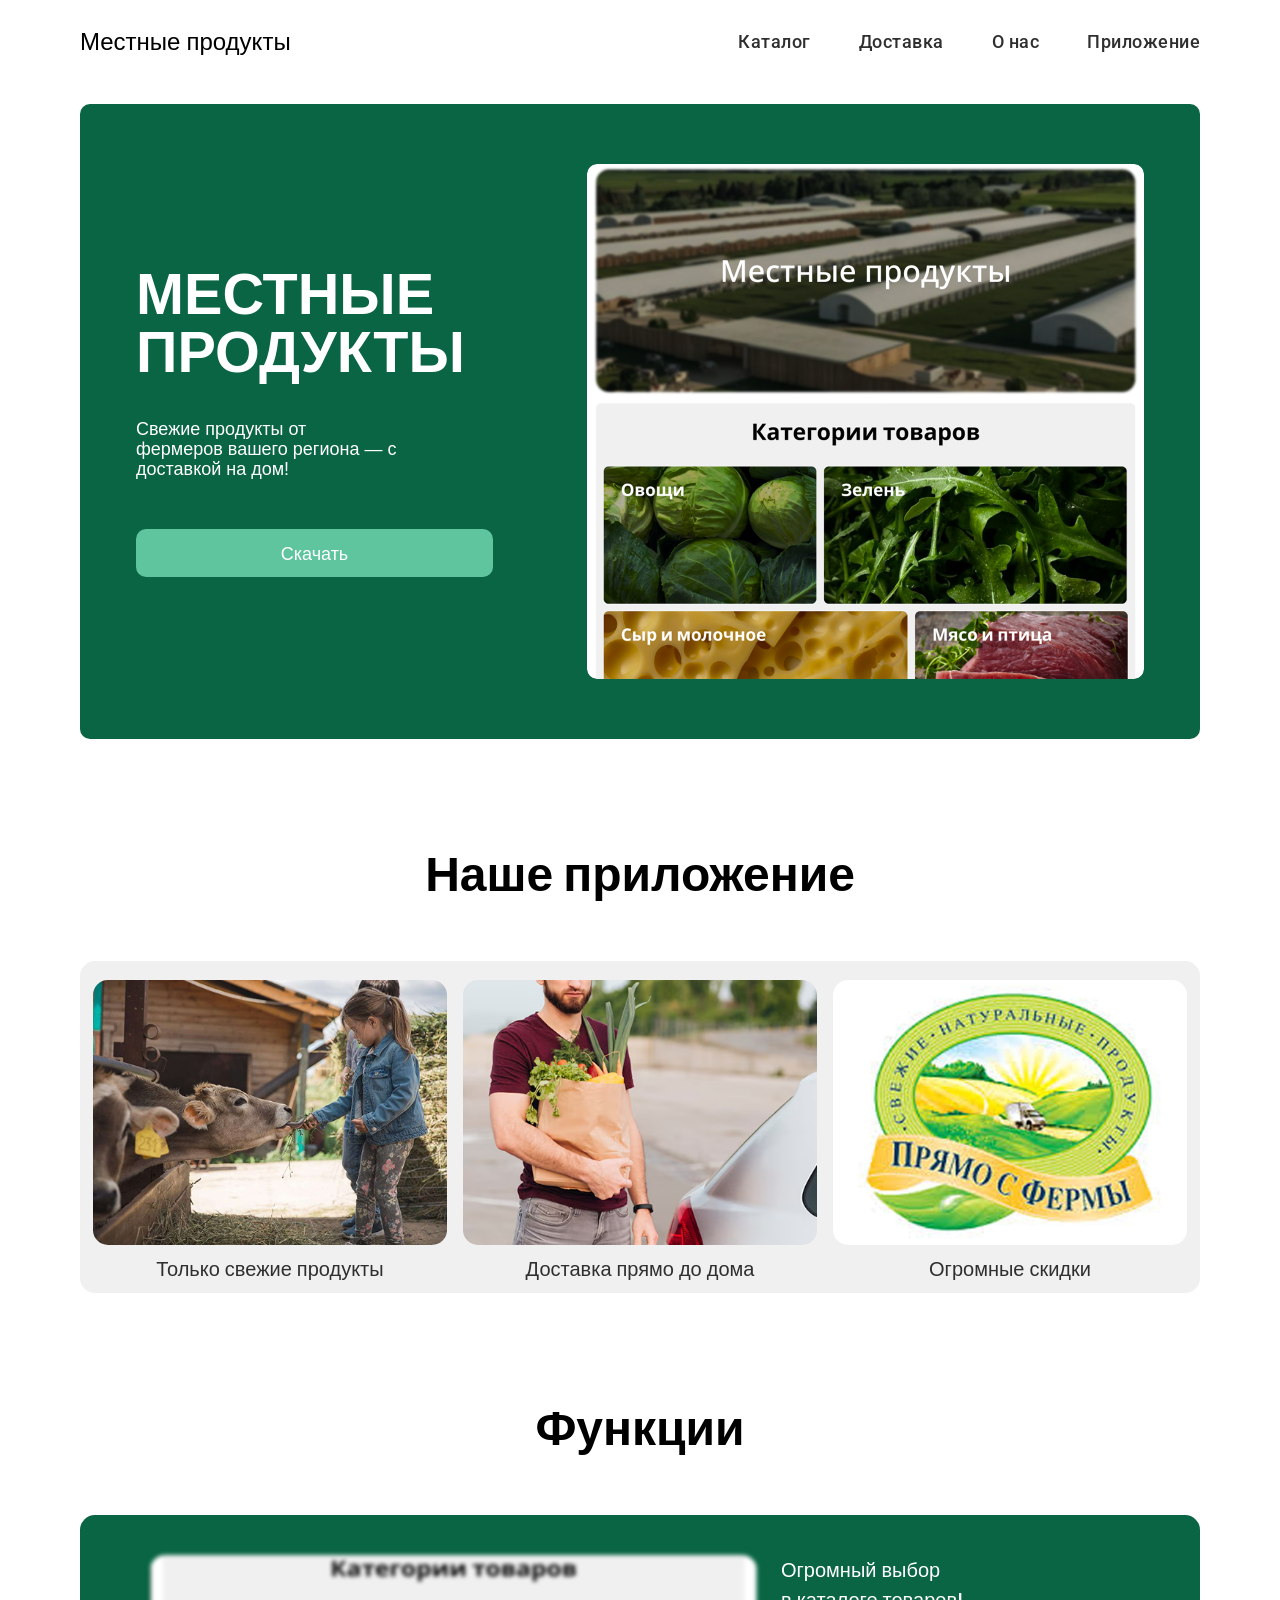
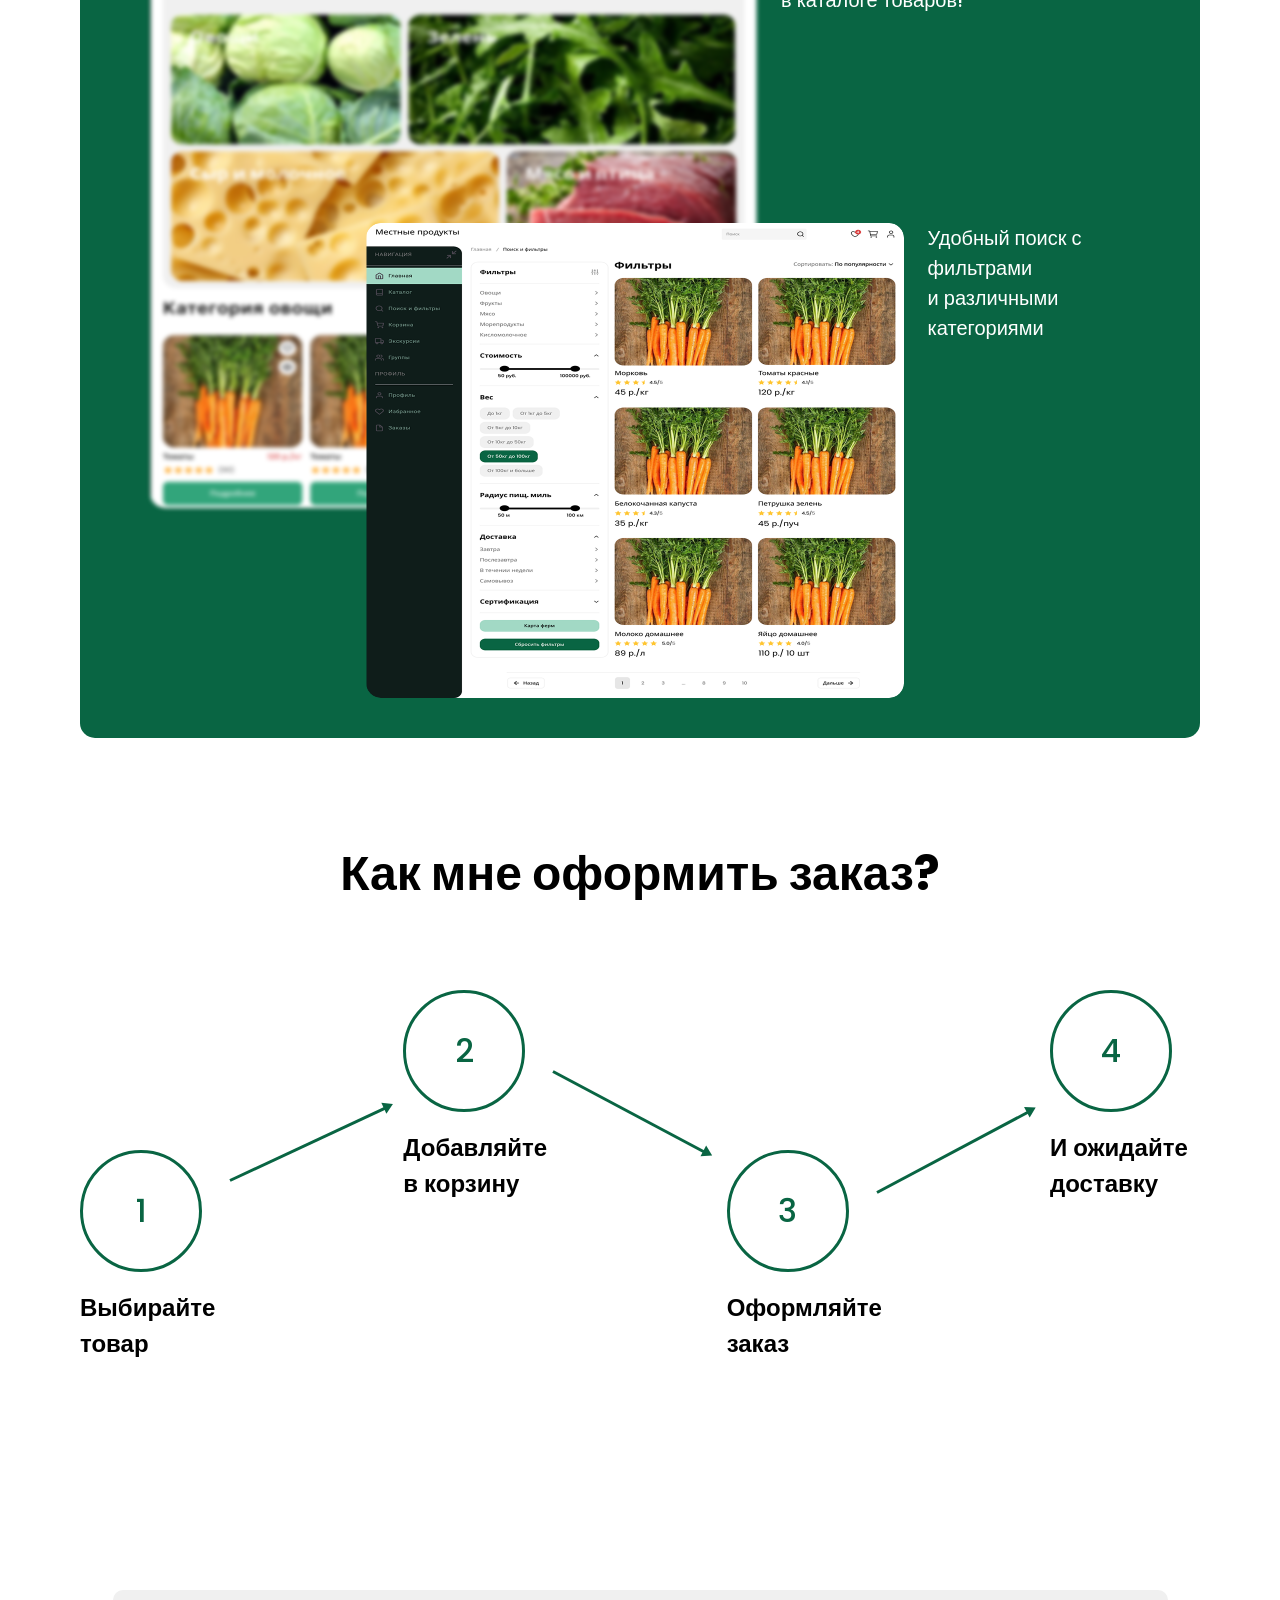
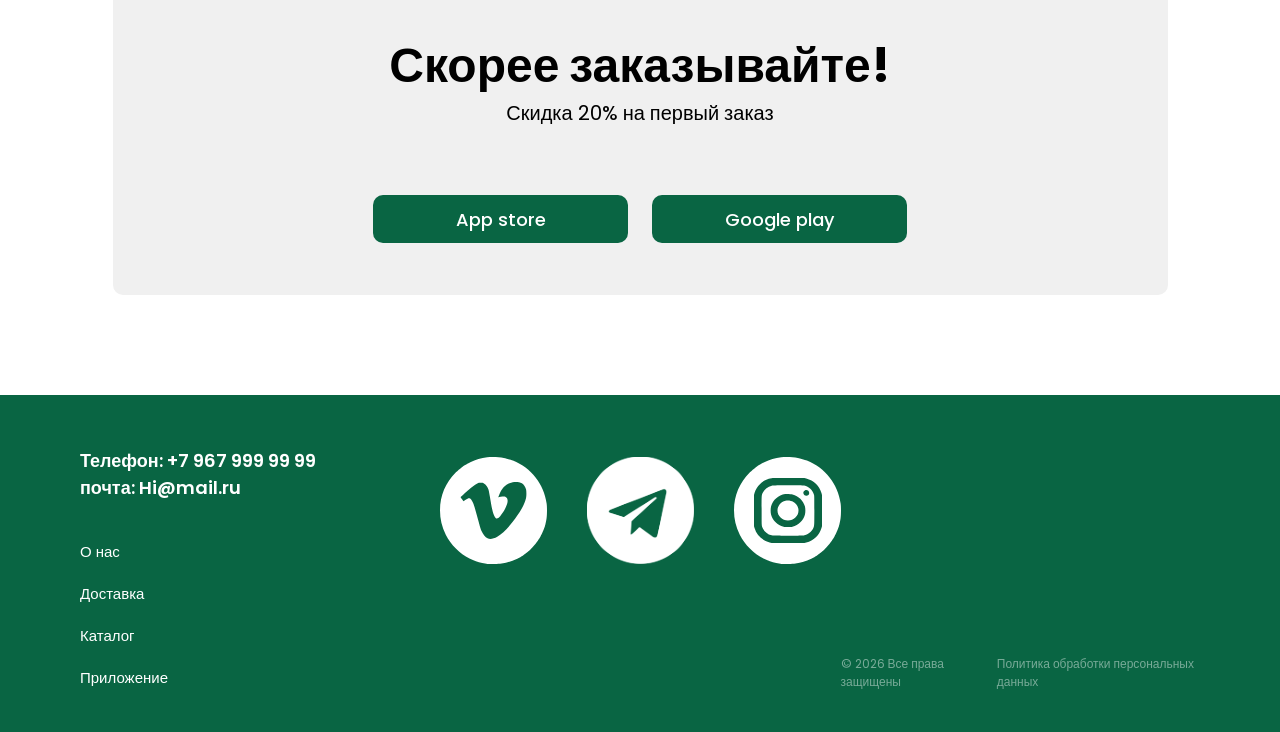
==== commit 1ad4cb9d: "Add files via upload" ====
--- a/index.html
+++ b/index.html
@@ -1,551 +1,178 @@
 <!DOCTYPE html>
 <html lang="ru">
-
 <head>
     <meta charset="UTF-8">
     <meta name="viewport" content="width=device-width, initial-scale=1.0">
-    <title>Fix&Go - ремонт бытовой техники</title>
-    <link href="https://fonts.googleapis.com/css2?family=Montserrat:wght@300;400;500;700;900&display=swap"
+    <title>Местные продукты</title>
+    <link rel="preconnect" href="https://fonts.googleapis.com">
+    <link rel="preconnect" href="https://fonts.gstatic.com" crossorigin>
+    <link
+        href="https://fonts.googleapis.com/css2?family=Poppins:ital,wght@0,100;0,200;0,300;0,400;0,500;0,600;0,700;0,800;0,900;1,100;1,200;1,300;1,400;1,500;1,600;1,700;1,800;1,900&family=Roboto:ital,wght@0,100..900;1,100..900&display=swap"
         rel="stylesheet">
-    <link rel="stylesheet" href="./css/style.css">
-    <style>
-        .services-slider {
-            position: relative;
-            overflow: hidden;
-            margin-bottom: 30px;
-        }
-
-        .services-grid {
-            display: flex;
-            transition: transform 0.5s ease;
-            gap: 30px;
-        }
-
-        .service-card {
-            flex: 0 0 calc(50% - 15px);
-            min-width: calc(50% - 15px);
-        }
-
-        .service-image {
-            cursor: pointer;
-        }
-
-        .slider-nav {
-            display: flex;
-            justify-content: center;
-            gap: 15px;
-            margin-top: 30px;
-            padding-bottom: 3px;
-        }
-
-        .slider-dot {
-            width: 15px;
-            height: 15px;
-            border-radius: 50%;
-            background: #6C8C9E;
-            cursor: pointer;
-            transition: all 0.3s ease;
-            flex-shrink: 0;
-        }
-
-        .slider-dot.active {
-            background: #519A90;
-            transform: scale(1.2);
-        }
-
-        .slider-arrows {
-            position: absolute;
-            top: 50%;
-            left: 0;
-            right: 0;
-            transform: translateY(-90%);
-            display: flex;
-            justify-content: space-between;
-            align-items: center;
-            padding: 0 20px;
-            pointer-events: none;
-            z-index: 10;
-        }
-
-        .slider-arrow {
-            background: #519A90;
-            color: white;
-            border: none;
-            width: 50px;
-            height: 50px;
-            border-radius: 50%;
-            cursor: pointer;
-            display: flex;
-            align-items: center;
-            justify-content: center;
-            font-size: 24px;
-            font-weight: bold;
-            transition: all 0.3s ease;
-            pointer-events: all;
-            box-shadow: 0 2px 10px rgba(0, 0, 0, 0.2);
-        }
-
-        .slider-arrow:hover {
-            background: #465E6B;
-            transform: scale(1.1);
-        }
-
-        .popup {
-            display: none;
-            position: fixed;
-            top: 0;
-            left: 0;
-            width: 100%;
-            height: 100%;
-            background: rgba(0, 0, 0, 0.9);
-            z-index: 1000;
-            justify-content: center;
-            align-items: center;
-        }
-
-        .popup-content {
-            position: relative;
-            max-width: 90%;
-            max-height: 90%;
-        }
-
-        .popup-image {
-            width: 100%;
-            height: auto;
-            border-radius: 17px;
-        }
-
-        .close-popup {
-            position: absolute;
-            top: -40px;
-            right: 0;
-            background: none;
-            border: none;
-            color: white;
-            font-size: 30px;
-            cursor: pointer;
-        }
-
-        .error {
-            border-color: #e74c3c !important;
-        }
-
-        .error-message {
-            color: #e74c3c;
-            font-size: 14px;
-            margin-top: 5px;
-            display: none;
-        }
-
-        @media (max-width: 768px) {
-            .service-card {
-                flex: 0 0 100%;
-                min-width: 100%;
-            }
-            
-            .slider-arrows {
-                padding: 0 10px;
-            }
-            
-            .slider-arrow {
-                width: 40px;
-                height: 40px;
-                font-size: 20px;
-            }
-        }
-
-        @media (max-width: 480px) {
-            .slider-arrow {
-                width: 35px;
-                height: 35px;
-                font-size: 18px;
-            }
-        }
-    </style>
+    <link rel="stylesheet" href="css/style.css">
 </head>
 
 <body>
-    <div class="container">
-        <header class="header">
-            <div class="logo">Fix&Go</div>
-            <nav class="nav">
-                <a href="index.html" class="active">Главная</a>
-                <a href="services.html">Услуги</a>
-                <a href="service-card.html">Карточка услуги</a>
-                <a href="prices.html">Цены</a>
-                <a href="contacts.html">Контакты</a>
-            </nav>
-            <button class="header-cta">Вызвать мастера</button>
-        </header>
 
+    <header class="header">
+        <nav class="nav">
+            <div class="nav__logo">Местные продукты</div>
+            <div class="nav__links">
+                <a href="#functions">Каталог</a>
+                <a href="#cta">Доставка</a>
+                <a href="#">О нас</a>
+                <a href="#our-app">Приложение</a>
+            </div>
+            <button class="burger" id="burgerBtn" aria-label="Меню">
+                <span></span>
+                <span></span>
+                <span></span>
+            </button>
+        </nav>
+    </header>
+
+    <div class="mobile-menu" id="mobileMenu">
+        <button class="mobile-menu__close" id="menuClose" aria-label="Закрыть">✕</button>
+        <nav class="mobile-menu__nav">
+            <a href="#functions" onclick="closeMobileMenu()">Каталог</a>
+            <a href="#cta" onclick="closeMobileMenu()">Доставка</a>
+            <a href="#" onclick="closeMobileMenu()">О нас</a>
+            <a href="#our-app" onclick="closeMobileMenu()">Приложение</a>
+        </nav>
+    </div>
+    <div class="mobile-menu__overlay" id="menuOverlay" onclick="closeMobileMenu()"></div>
+
+    <main>
         <section class="hero">
-            <div class="hero-content">
-                <h1 class="hero-title">Ремонт бытовой техники <br>— сегодня</h1>
-                <p class="hero-text">
-                    Быстро. Честно. С гарантией до 12 месяцев.<br>
-                    Выезд мастера в день обращения.
-                </p>
-                <div class="hero-buttons">
-                    <button class="cta-button">Вызвать мастера</button>
-                    <button class="price-button">Рассчитать цену</button>
+            <div class="hero__inner">
+                <div class="hero__content">
+                    <div class="hero__text-block">
+                        <h1 class="hero__title">МЕСТНЫЕ<br>ПРОДУКТЫ</h1>
+                        <p class="hero__subtitle">Свежие продукты от фермеров вашего региона — с доставкой на дом!</p>
+                    </div>
+                    <button class="btn btn--light hero__btn">Скачать</button>
                 </div>
-                <div class="response-time">Среднее время ответа: 10 минут</div>
-            </div>
-            <div class="quick-form">
-                <h2 class="form-title">Быстрая заявка</h2>
-                <form class="form-grid" id="request-form">
-                    <div class="form-group">
-                        <select class="form-select" id="tech-type">
-                            <option value="">Тип техники</option>
-                            <option value="washing-machine">Стиральная машина</option>
-                            <option value="microwave">Микроволновка</option>
-                            <option value="oven">Духовка</option>
-                            <option value="vent">Вытяжка</option>
-                            <option value="dishwasher">Посудомоечная машина</option>
-                        </select>
-                        <div class="error-message" id="tech-type-error">Необходимо выбрать тип техники</div>
-                    </div>
-                    <div class="form-group">
-                        <input type="tel" class="form-input" id="phone" placeholder="Телефон*">
-                        <div class="error-message" id="phone-error">Телефон должен содержать 11-12 цифр</div>
-                    </div>
-                    <div class="form-group full-width">
-                        <textarea class="form-textarea" id="problem" placeholder="Кратко опишите проблему" maxlength="200"></textarea>
-                        <div class="error-message" id="problem-error">Описание проблемы не должно превышать 200 символов</div>
-                    </div>
-                    <div class="form-group">
-                        <input type="text" class="form-input" id="address" placeholder="Адрес/район*">
-                        <div class="error-message" id="address-error">Адрес должен содержать от 5 до 100 символов</div>
-                    </div>
-                    <div class="form-group">
-                        <input type="text" class="form-input" id="date" placeholder="дд.мм.гггг">
-                        <div class="error-message" id="date-error">Пожалуйста, введите дату в формате дд.мм.гггг</div>
-                    </div>
-                    <button type="submit" class="submit-button">Отправить заявку</button>
-                </form>
+                <div class="hero__app-preview">
+                    <img src="img/sec1.png" alt="Приложение Местные продукты" class="hero__img">
+                </div>
             </div>
         </section>
 
-        <section class="services-section">
-            <h2 class="section-title">Услуги</h2>
-            <div class="services-slider">
-                <div class="services-grid" id="services-grid">
-                    <div class="service-card">
-                        <img src="img/image1.png" alt="Стиральные машины" class="service-image" data-popup="img/image1.png">
-                        <div class="service-info">
-                            <div class="service-title">Стиральные машины</div>
-                            <div class="service-description">Диагностика от 0 ₽, ремонт от 990₽</div>
+        <section class="our-app" id="our-app">
+            <div class="container">
+                <h2 class="section-title">Наше приложение</h2>
+                <div class="our-app__card">
+                    <div class="our-app__images">
+                        <div class="our-app__img-wrap">
+                            <img src="img/sec2_1.png" alt="Только свежие продукты">
+                            <p class="our-app__img-label">Только свежие продукты</p>
                         </div>
-                    </div>
-                    <div class="service-card">
-                        <img src="img/image2.png" alt="Холодильники" class="service-image" data-popup="img/image2.png">
-                        <div class="service-info">
-                            <div class="service-title">Холодильники</div>
-                            <div class="service-description">Заправка, замена реле, ремонт платы</div>
+                        <div class="our-app__img-wrap">
+                            <img src="img/sec2_2.png" alt="Доставка прямо до дома">
+                            <p class="our-app__img-label">Доставка прямо до дома</p>
                         </div>
-                    </div>
-                    <div class="service-card">
-                        <img src="img/image3.png" alt="Посудомоечные машины" class="service-image" data-popup="img/image3.png">
-                        <div class="service-info">
-                            <div class="service-title">Посудомоечные машины</div>
-                            <div class="service-description">Течёт, не греет, не сливает — исправим</div>
+                        <div class="our-app__img-wrap">
+                            <img src="img/sec2_3.png" alt="Огромные скидки">
+                            <p class="our-app__img-label">Огромные скидки</p>
                         </div>
-                    </div>
-                    <div class="service-card">
-                        <img src="img/image4.png" alt="Духовые шкафы" class="service-image" data-popup="img/image4.png">
-                        <div class="service-info">
-                            <div class="service-title">Духовые шкафы</div>
-                            <div class="service-description">Не греет/не включается — устраним</div>
-                        </div>
-                    </div>
-                </div>
-                
-                <div class="slider-arrows">
-                    <button class="slider-arrow" id="prev-slide">‹</button>
-                    <button class="slider-arrow" id="next-slide">›</button>
-                </div>
-                
-                <div class="slider-nav" id="slider-nav"></div>
-            </div>
-        </section>
-
-        <section class="how-it-works">
-            <h2 class="section-title">Как это работает</h2>
-            <div class="steps">
-                <div class="step">
-                    <div class="step-box">
-                        <div class="step-text">Заявка</div>
-                    </div>
-                </div>
-                <img src="./img/arrow.png" alt="arrow">
-                <div class="step">
-                    <div class="step-box">
-                        <div class="step-text">Звонок</div>
-                    </div>
-                </div>
-                <img src="./img/arrow.png" alt="arrow">
-                <div class="step">
-                    <div class="step-box">
-                        <div class="step-text">Выезд</div>
-                    </div>
-                </div>
-                <img src="./img/arrow.png" alt="arrow">
-                <div class="step">
-                    <div class="step-box">
-                        <div class="step-text">Гарантия</div>
                     </div>
                 </div>
             </div>
         </section>
 
-        <section class="reviews-section">
-            <h2 class="section-title">Отзывы</h2>
-            <div class="star_reviews-count">
-                <img src="./img/star.png" alt="star">
-                <div class="reviews-count">1200+ выполненных работ</div>
+        <section class="functions" id="functions">
+            <div class="container">
+                <h2 class="section-title">Функции</h2>
+                <div class="functions__card">
+                    <div class="functions__images_text">
+                        <img src="img/sec3_blured.png" alt="Каталог товаров"
+                            class="functions__img functions__img--blured">
+                        <p class="functions__text functions__text--top">Огромный выбор <br>в каталоге товаров!</p>
+                    </div>
+
+                    <div class="functions__images_text">
+                        <img src="img/sec3_front.png" alt="Поиск и фильтры"
+                            class="functions__img functions__img--front">
+                        <p class="functions__text functions__text--bottom">Удобный поиск с фильтрами <br>и различными
+                            категориями</p>
+                    </div>
+                </div>
             </div>
         </section>
 
-        <footer class="footer">
-            <div class="footer-text">
-                © Fix&Go - операцией ремонта техники • Политика конфиденциальности • Публичная оферта
+        <section class="how-order" id="how-order">
+            <div class="container">
+                <h2 class="section-title">Как мне оформить заказ?</h2>
+                <div class="steps">
+                    <div class="step">
+                        <div class="step__circle"><span>1</span></div>
+                        <p class="step__label">Выбирайте товар</p>
+                    </div>
+                    <div class="step__arrow step__arrow--1"></div>
+                    <div class="step">
+                        <div class="step__circle"><span>2</span></div>
+                        <p class="step__label">Добавляйте в корзину</p>
+                    </div>
+                    <div class="step__arrow step__arrow--2"></div>
+                    <div class="step">
+                        <div class="step__circle"><span>3</span></div>
+                        <p class="step__label">Оформляйте заказ</p>
+                    </div>
+                    <div class="step__arrow step__arrow--3"></div>
+                    <div class="step">
+                        <div class="step__circle"><span>4</span></div>
+                        <p class="step__label">И ожидайте доставку</p>
+                    </div>
+                </div>
             </div>
-        </footer>
-    </div>
+        </section>
 
-    <div class="popup" id="image-popup">
-        <div class="popup-content">
-            <button class="close-popup" id="close-popup">&times;</button>
-            <img src="" alt="" class="popup-image" id="popup-image">
+        <section class="cta" id="cta">
+            <div class="container">
+                <div class="cta__card">
+                    <div class="cta__text">
+                        <h2 class="cta__title">Скорее заказывайте!</h2>
+                        <p class="cta__subtitle">Скидка 20% на первый заказ</p>
+                    </div>
+                    <div class="cta__buttons">
+                        <button class="btn btn--dark">App store</button>
+                        <button class="btn btn--dark">Google play</button>
+                    </div>
+                </div>
+            </div>
+        </section>
+    </main>
+
+    <footer class="footer">
+        <div class="footer__inner">
+            <div class="footer__contacts">
+                <p>Телефон: +7 967 999 99 99<br>почта: Hi@mail.ru</p>
+                <div class="footer__links">
+                    <a href="#">О нас</a>
+                    <a href="#cta">Доставка</a>
+                    <a href="#functions">Каталог</a>
+                    <a href="#our-app">Приложение</a>
+                </div>
+            </div>
+            <div class="footer__social">
+                <a href="#" class="footer__social-link" aria-label="Vimeo">
+                    <img src="img/icon1.svg" alt="Vimeo">
+                </a>
+                <a href="#" class="footer__social-link" aria-label="Telegram">
+                    <img src="img/icon2.svg" alt="Telegram">
+                </a>
+                <a href="#" class="footer__social-link" aria-label="Instagram">
+                    <img src="img/icon3.svg" alt="Instagram">
+                </a>
+            </div>
+            <div class="footer__copy">
+                <span>© 2026 Все права защищены</span>
+                <span>Политика обработки персональных данных</span>
+            </div>
         </div>
-    </div>
+    </footer>
 
-    <script>
-        document.addEventListener('DOMContentLoaded', function() {
-            const servicesGrid = document.getElementById('services-grid');
-            const sliderNav = document.getElementById('slider-nav');
-            const prevButton = document.getElementById('prev-slide');
-            const nextButton = document.getElementById('next-slide');
-            const serviceCards = document.querySelectorAll('.service-card');
-            
-            let currentSlide = 0;
-            const totalSlides = serviceCards.length;
-            
-            function getSlidesToShow() {
-                return window.innerWidth <= 768 ? 1 : 2;
-            }
-            
-            function getMaxSlide() {
-                return totalSlides - getSlidesToShow();
-            }
-            
-            function createDots() {
-                sliderNav.innerHTML = '';
-                const maxSlide = getMaxSlide();
-                const totalDots = maxSlide + 1;
-                
-                for (let i = 0; i < totalDots; i++) {
-                    const dot = document.createElement('div');
-                    dot.classList.add('slider-dot');
-                    if (i === currentSlide) dot.classList.add('active');
-                    dot.addEventListener('click', () => goToSlide(i));
-                    sliderNav.appendChild(dot);
-                }
-            }
-            
-            function goToSlide(slideIndex) {
-                currentSlide = slideIndex;
-                const maxSlide = getMaxSlide();
-                
-                const cardWidth = serviceCards[0].offsetWidth + 30;
-                const translateX = -currentSlide * cardWidth;
-                servicesGrid.style.transform = `translateX(${translateX}px)`;
-                
-                document.querySelectorAll('.slider-dot').forEach((dot, index) => {
-                    dot.classList.toggle('active', index === currentSlide);
-                });
-            }
-            
-            function nextSlide() {
-                const maxSlide = getMaxSlide();
-                if (currentSlide < maxSlide) {
-                    goToSlide(currentSlide + 1);
-                } else {
-                    goToSlide(0);
-                }
-            }
-            
-            function prevSlide() {
-                const maxSlide = getMaxSlide();
-                if (currentSlide > 0) {
-                    goToSlide(currentSlide - 1);
-                } else {
-                    goToSlide(maxSlide);
-                }
-            }
-            
-            prevButton.addEventListener('click', prevSlide);
-            nextButton.addEventListener('click', nextSlide);
-            
-            function handleResize() {
-                createDots();
-                goToSlide(currentSlide);
-            }
-            
-            window.addEventListener('resize', handleResize);
-            
-            createDots();
-            goToSlide(0);
-            
-            let autoSlideInterval = setInterval(nextSlide, 5000);
-            
-            servicesGrid.addEventListener('mouseenter', function() {
-                clearInterval(autoSlideInterval);
-            });
-            
-            servicesGrid.addEventListener('mouseleave', function() {
-                autoSlideInterval = setInterval(nextSlide, 5000);
-            });
-        });
-
-        document.addEventListener('DOMContentLoaded', function() {
-            const popup = document.getElementById('image-popup');
-            const popupImage = document.getElementById('popup-image');
-            const closePopup = document.getElementById('close-popup');
-            
-            document.querySelectorAll('.service-image').forEach(image => {
-                image.addEventListener('click', function() {
-                    popupImage.src = this.getAttribute('data-popup');
-                    popupImage.alt = this.alt;
-                    popup.style.display = 'flex';
-                    document.body.style.overflow = 'hidden';
-                });
-            });
-            
-            closePopup.addEventListener('click', function() {
-                popup.style.display = 'none';
-                document.body.style.overflow = '';
-            });
-            
-            popup.addEventListener('click', function(e) {
-                if (e.target === popup) {
-                    popup.style.display = 'none';
-                    document.body.style.overflow = '';
-                }
-            });
-            
-            document.addEventListener('keydown', function(e) {
-                if (e.key === 'Escape' && popup.style.display === 'flex') {
-                    popup.style.display = 'none';
-                    document.body.style.overflow = '';
-                }
-            });
-        });
-
-        document.addEventListener('DOMContentLoaded', function() {
-            const form = document.getElementById('request-form');
-            const techType = document.getElementById('tech-type');
-            const phone = document.getElementById('phone');
-            const problem = document.getElementById('problem');
-            const address = document.getElementById('address');
-            const date = document.getElementById('date');
-            
-            function validatePhone() {
-                const digitsOnly = phone.value.replace(/\D/g, '');
-                return digitsOnly.length >= 11 && digitsOnly.length <= 12;
-            }
-            
-            function validateSelect() {
-                return techType.value !== '';
-            }
-            
-            function validateAddress() {
-                return address.value.length >= 5 && address.value.length <= 100;
-            }
-            
-            function validateDate() {
-                if (date.value === '') return true;
-                const pattern = /^\d{2}\.\d{2}\.\d{4}$/;
-                return pattern.test(date.value);
-            }
-            
-            function validateProblem() {
-                return problem.value.length <= 200;
-            }
-            
-            function showError(field, errorId, isValid) {
-                const errorElement = document.getElementById(errorId);
-                if (!isValid) {
-                    field.classList.add('error');
-                    errorElement.style.display = 'block';
-                } else {
-                    field.classList.remove('error');
-                    errorElement.style.display = 'none';
-                }
-                return isValid;
-            }
-            
-            function validateForm() {
-                let isValid = true;
-                
-                if (!validateSelect()) {
-                    showError(techType, 'tech-type-error', false);
-                    isValid = false;
-                } else {
-                    showError(techType, 'tech-type-error', true);
-                }
-                
-                if (!validatePhone()) {
-                    showError(phone, 'phone-error', false);
-                    isValid = false;
-                } else {
-                    showError(phone, 'phone-error', true);
-                }
-                
-                if (!validateAddress()) {
-                    showError(address, 'address-error', false);
-                    isValid = false;
-                } else {
-                    showError(address, 'address-error', true);
-                }
-                
-                if (!validateDate()) {
-                    showError(date, 'date-error', false);
-                    isValid = false;
-                } else {
-                    showError(date, 'date-error', true);
-                }
-                
-                if (!validateProblem()) {
-                    showError(problem, 'problem-error', false);
-                    isValid = false;
-                } else {
-                    showError(problem, 'problem-error', true);
-                }
-                
-                return isValid;
-            }
-            
-            phone.addEventListener('input', function() {
-                this.value = this.value.replace(/\D/g, '');
-            });
-            
-            form.addEventListener('submit', function(e) {
-                e.preventDefault();
-                
-                if (validateForm()) {
-                    alert('Форма успешно отправлена!');
-                    form.reset();
-                    document.querySelectorAll('.error-message').forEach(error => {
-                        error.style.display = 'none';
-                    });
-                    document.querySelectorAll('.error').forEach(field => {
-                        field.classList.remove('error');
-                    });
-                }
-            });
-        });
-    </script>
+    <script src="js/script.js"></script>
 </body>
 
 </html>
--- a/css/style.css
+++ b/css/style.css
@@ -1,1155 +1,1272 @@
-* {
+*,
+*::before,
+*::after {
+    box-sizing: border-box;
     margin: 0;
     padding: 0;
-    box-sizing: border-box;
-}
-
+}
+:root {
+    --green-dark: #096543;
+    --green-light: #5EC59F;
+    --white: #FFFFFF;
+    --black: #000000;
+    --text-dark: #2F2F2F;
+    --bg-gray: #F0F0F0;
+    --footer-copy: rgba(255, 255, 255, 0.45);
+}
+html {
+    scroll-behavior: smooth;
+}
 body {
-    font-family: 'Montserrat', sans-serif;
-    background: #FFFFFF;
-    min-height: 100vh;
-}
-
-/* Loading Animation - общее для всех */
-body::before {
-    position: fixed;
-    content: '';
-    width: 100vw;
-    height: 100vh;
-    background: #465E6B;
-    z-index: 2;
-    animation: hiddenloading 2s linear;
-    animation-fill-mode: forwards;
-}
-
-body::after {
-    position: fixed;
-    content: '';
-    width: 200px;
-    height: 200px;
-    left: 50%;
-    top: 50%;
-    transform: translate(-50%,-50%);
-    background: url(./img/loading_key.png);
-    z-index: 3;
-    animation: rotatetool 2s linear;
-    animation-fill-mode: forwards;
-}
-
-@keyframes rotatetool {
-    0% {
-        transform: translate(-50%,-50%) rotate(0deg);
-        opacity: 1;
-        visibility: visible;
-    }
-    100% {
-        transform: translate(-50%,-50%) rotate(360deg);
-        opacity: 0;
-        visibility: hidden;
-    }
-}
-
-@keyframes hiddenloading {
-    0% {
-        opacity: 1;
-        visibility: visible;
-    }
-    100% {
-        opacity: 0;
-        visibility: hidden;
-    }
-}
-
-.container {
-    max-width: 1920px;
-    margin: 0 auto;
-    position: relative;
-}
-
-/* Header - общий для всех */
-.header {
-    display: flex;
+    font-family: 'Poppins', sans-serif;
+    background: var(--white);
+    color: var(--black);
+    overflow-x: hidden;
+}
+img {
+    display: block;
+    max-width: 100%;
+    height: auto;
+}
+a {
+    text-decoration: none;
+    color: inherit;
+}
+.btn {
+    display: inline-flex;
     align-items: center;
-    justify-content: space-between;
-    padding: 25px 100px;
-    background: #465E6B;
-    height: 100px;
-}
-
-.logo {
-    font-weight: 900;
-    font-size: 24px;
-    color: #FFFFFF;
-}
-
-.nav {
-    display: flex;
-    gap: 85px;
-}
-
-.nav a {
-    font-size: 20px;
-    color: #FFFFFF;
-    text-decoration: none;
-    transition: opacity 0.3s;
-}
-
-.nav a.active {
-    font-weight: 700;
-}
-
-.nav a:hover {
-    opacity: 0.8;
-}
-
-.header-cta {
-    padding: 10px 20px;
-    background: #519A90;
-    color: #FFFFFF;
-    font-weight: 700;
-    font-size: 20px;
+    justify-content: center;
     border: none;
     cursor: pointer;
-    transition: all 0.3s;
-    border: 2px solid #519A90;
-}
-
-.header-cta:hover {
-    background: #FFFFFF;
-    color: #519A90;
-}
-
-/* Footer - общий для всех */
+    border-radius: 10px;
+    font-family: 'Poppins', sans-serif;
+    font-weight: 500;
+    font-size: 18px;
+    line-height: 27px;
+    transition: opacity 0.2s;
+    flex-shrink: 0;
+}
+.btn:hover {
+    opacity: 0.88;
+}
+.btn--light {
+    background: var(--green-light);
+    color: var(--white);
+    width: 357px;
+    height: 48px;
+}
+.btn--dark {
+    background: var(--green-dark);
+    color: var(--white);
+    width: 255px;
+    height: 48px;
+}
+.section-title {
+    font-family: 'Poppins', sans-serif;
+    font-weight: 700;
+    font-size: 48px;
+    line-height: 72px;
+    text-align: center;
+    color: var(--black);
+    margin-bottom: 50px;
+}
+.header {
+    position: sticky;
+    top: 0;
+    z-index: 100;
+    background: var(--white);
+}
+.nav {
+    display: flex;
+    flex-direction: row;
+    justify-content: space-between;
+    align-items: center;
+    height: 84px;
+    max-width: 1480px;
+    margin: 0 auto;
+}
+.nav__logo {
+    font-family: 'Poppins', sans-serif;
+    font-weight: 400;
+    font-size: 24px;
+    line-height: 18px;
+    color: var(--black);
+    white-space: nowrap;
+    flex-shrink: 0;
+}
+.nav__links {
+    display: flex;
+    flex-direction: row;
+    align-items: center;
+    gap: 48px;
+}
+.nav__links a {
+    font-family: 'Roboto', sans-serif;
+    font-weight: 500;
+    font-size: 18px;
+    line-height: 24px;
+    letter-spacing: 0.5px;
+    color: var(--text-dark);
+    white-space: nowrap;
+    transition: color 0.2s;
+}
+.nav__links a:hover {
+    color: var(--green-dark);
+}
+.burger {
+    display: none;
+    flex-direction: column;
+    gap: 3px;
+    background: none;
+    border: none;
+    cursor: pointer;
+    padding: 0;
+    width: 35px;
+    height: 24px;
+    flex-shrink: 0;
+}
+.burger span {
+    display: block;
+    width: 35px;
+    height: 6px;
+    background: var(--green-dark);
+    border-radius: 2px;
+}
+.mobile-menu__overlay {
+    display: none;
+    position: fixed;
+    inset: 0;
+    background: rgba(0, 0, 0, 0.5);
+    z-index: 200;
+}
+.mobile-menu {
+    display: flex;
+    position: fixed;
+    top: 0;
+    right: -320px;
+    width: 280px;
+    height: 100vh;
+    background: var(--white);
+    z-index: 300;
+    padding: 60px 32px 40px;
+    flex-direction: column;
+    gap: 32px;
+    transition: right 0.35s cubic-bezier(.4, 0, .2, 1);
+    box-shadow: -4px 0 24px rgba(0, 0, 0, 0.12);
+}
+.mobile-menu.open {
+    right: 0;
+}
+.mobile-menu__overlay.open {
+    display: block;
+}
+.mobile-menu__close {
+    position: absolute;
+    top: 20px;
+    right: 20px;
+    background: none;
+    border: none;
+    font-size: 24px;
+    cursor: pointer;
+    color: var(--text-dark);
+    line-height: 1;
+}
+.mobile-menu__nav {
+    display: flex;
+    flex-direction: column;
+    gap: 4px;
+    margin-top: 20px;
+}
+.mobile-menu__nav a {
+    font-family: 'Roboto', sans-serif;
+    font-weight: 500;
+    font-size: 18px;
+    color: var(--text-dark);
+    padding: 14px 0;
+    border-bottom: 1px solid var(--bg-gray);
+    display: block;
+}
+body.menu-open {
+    overflow: hidden;
+}
+.hero {
+    padding: 0 120px;
+    margin-top: 60px;
+}
+.hero__inner {
+    display: flex;
+    flex-direction: row;
+    align-items: center;
+    padding: 60px 103px;
+    gap: 40px;
+    background: var(--green-dark);
+    border-radius: 10px;
+    width: 100%;
+    max-width: 1920px;
+}
+.hero__content {
+    display: flex;
+    flex-direction: column;
+    align-items: flex-start;
+    gap: 50px;
+    flex: 1;
+    min-width: 0;
+}
+.hero__text-block {
+    display: flex;
+    flex-direction: column;
+    gap: 38px;
+    width: 100%;
+}
+.hero__title {
+    font-family: 'Poppins', sans-serif;
+    font-weight: 700;
+    font-size: clamp(48px, 5.5vw, 84px);
+    line-height: 1;
+    color: var(--white);
+}
+.hero__subtitle {
+    font-family: 'DM Sans', sans-serif;
+    font-weight: 400;
+    font-size: 18px;
+    line-height: 20px;
+    color: var(--white);
+    max-width: 600px;
+}
+.hero__app-preview {
+    max-width: 557px;
+}
+.hero__img {
+    width: 100%;
+    aspect-ratio: 557 / 515;
+    object-fit: cover;
+    border-radius: 10px;
+}
+.our-app {
+    max-width: 1527px;
+    margin: 0 auto;
+    margin-top: 120px;
+}
+.our-app__card {
+    background: var(--bg-gray);
+    border-radius: 15px;
+    padding: 19px 13px 9px;
+}
+.our-app__images {
+    display: flex;
+    flex-direction: row;
+    gap: 16px;
+}
+.our-app__img-wrap {
+    flex: 1;
+    display: flex;
+    flex-direction: column;
+    align-items: center;
+    gap: 9px;
+    min-width: 0;
+}
+.our-app__img-wrap img {
+    width: 100%;
+    aspect-ratio: 483 / 361;
+    object-fit: cover;
+    border-radius: 15px;
+}
+.our-app__img-label {
+    font-family: 'Poppins', sans-serif;
+    font-weight: 500;
+    font-size: 20px;
+    line-height: 30px;
+    text-align: center;
+    color: var(--text-dark);
+}
+.functions {
+    padding: 0 120px;
+    margin-top: 120px;
+}
+.functions__card {
+    background: var(--green-dark);
+    border-radius: 15px;
+    position: relative;
+    padding: 40px 200px 40px 300px;
+    overflow: hidden;
+    min-height: 700px;
+}
+.functions__images {
+    position: relative;
+    height: 680px;
+}
+.functions__images_text {
+    display: flex;
+    align-items: flex-start;
+    column-gap: 24px;
+    row-gap: 10px;
+}
+.functions__images_text:last-child {
+    margin-top: -29%;
+    z-index: 2;
+    margin-left: 22%;
+    position: relative;
+}
+.functions__img {
+    border-radius: 15px;
+    object-fit: cover;
+}
+.functions__img--blured {
+    width: 100%;
+    max-width: 607px;
+    aspect-ratio: 607 / 553;
+    left: 5%;
+    top: 40px;
+    filter: blur(2px);
+}
+.functions__img--front {
+    width: 100%;
+    max-width: 538px;
+    aspect-ratio: 538 / 475;
+    left: 20%;
+    top: 200px;
+}
+.functions__texts {
+    position: absolute;
+    right: 5%;
+    top: 50px;
+    width: 20%;
+    max-width: 297px;
+    min-width: 160px;
+    display: flex;
+    flex-direction: column;
+    gap: 0;
+    justify-content: space-between;
+    height: 580px;
+}
+.functions__text {
+    font-family: 'Poppins', sans-serif;
+    font-weight: 500;
+    font-size: 20px;
+    line-height: 30px;
+    color: var(--white);
+}
+.how-order {
+    padding: 0 80px;
+    margin-top: 120px;
+}
+.how-order .section-title {
+    margin-bottom: 80px;
+}
+.steps {
+    display: flex;
+    flex-direction: row;
+    align-items: flex-start;
+    justify-content: center;
+    position: relative;
+    min-height: 380px;
+}
+.step {
+    display: flex;
+    flex-direction: column;
+    align-items: flex-start;
+    gap: 18px;
+    width: 150px;
+    flex-shrink: 0;
+}
+.steps .step:nth-child(1) {
+    margin-top: 160px;
+}
+.steps .step:nth-child(3) {
+    margin-top: 0;
+}
+.steps .step:nth-child(5) {
+    margin-top: 160px;
+}
+.steps .step:nth-child(7) {
+    margin-top: 0;
+}
+.step__circle {
+    width: 122px;
+    height: 122px;
+    border: 3px solid var(--green-dark);
+    border-radius: 50%;
+    display: flex;
+    align-items: center;
+    justify-content: center;
+    background: var(--white);
+    flex-shrink: 0;
+}
+.step__circle span {
+    font-family: 'Poppins', sans-serif;
+    font-weight: 500;
+    font-size: 32px;
+    line-height: 48px;
+    color: var(--green-dark);
+    text-align: center;
+}
+.step__label {
+    font-family: 'Poppins', sans-serif;
+    font-weight: 600;
+    font-size: 24px;
+    line-height: 36px;
+    color: var(--black);
+    text-align: left;
+    max-width: 192px;
+}
+.step__arrow {
+    height: 3px;
+    background: var(--green-dark);
+    flex-shrink: 0;
+    align-self: center;
+    position: relative;
+    flex: 1;
+    max-width: 300px;
+    min-width: 80px;
+}
+.step__arrow::after {
+    content: '';
+    position: absolute;
+    right: -7px;
+    top: -5px;
+    width: 0;
+    height: 0;
+    border-left: 10px solid var(--green-dark);
+    border-top: 6px solid transparent;
+    border-bottom: 6px solid transparent;
+}
+.step__arrow--1 {
+    transform: rotate(-25deg);
+    transform-origin: left center;
+    align-self: center;
+}
+.step__arrow--2 {
+    transform: rotate(28deg);
+    transform-origin: left center;
+    align-self: flex-start;
+    margin-top: 65px;
+}
+.step__arrow--3 {
+    transform: rotate(-28deg);
+    transform-origin: left center;
+    align-self: center;
+    margin-top: 52px;
+}
+.cta {
+    padding: 0 80px;
+    margin: 100px 0;
+}
+.cta__card {
+    background: var(--bg-gray);
+    border-radius: 10px;
+    padding: 52px 100px;
+    display: flex;
+    flex-direction: column;
+    align-items: center;
+    gap: 72px;
+    max-width: 1055px;
+    margin: 0 auto;
+}
+.cta__text {
+    display: flex;
+    flex-direction: column;
+    align-items: center;
+    gap: 13px;
+}
+.cta__title {
+    font-family: 'Poppins', sans-serif;
+    font-weight: 700;
+    font-size: 48px;
+    line-height: 1;
+    text-align: center;
+    color: var(--black);
+}
+.cta__subtitle {
+    font-family: 'Poppins', sans-serif;
+    font-weight: 400;
+    font-size: 20px;
+    line-height: 20px;
+    text-align: center;
+    color: var(--black);
+}
+.cta__buttons {
+    display: flex;
+    flex-direction: row;
+    gap: 24px;
+    flex-wrap: wrap;
+    justify-content: center;
+}
 .footer {
-    margin-top: 95px;
-    background: #465E6B;
-    padding: 40px 10px;
-    text-align: center;
-}
-
-.footer-text {
-    color: #FFFFFF;
+    background: var(--green-dark);
+    padding: 40px 120px;
+    min-height: 337px;
+    display: flex;
+    align-items: center;
+}
+.footer__inner {
+    display: flex;
+    flex-direction: row;
+    justify-content: space-between;
+    align-items: flex-end;
+    gap: 40px;
+    width: 100%;
+    max-width: 1680px;
+    margin: 0 auto;
+}
+.footer__contacts {
+    display: flex;
+    flex-direction: column;
+    gap: 16px;
+    flex-shrink: 0;
+}
+.footer__contacts p {
+    font-family: 'Poppins', sans-serif;
+    font-weight: 600;
+    font-size: 18px;
+    line-height: 27px;
+    color: var(--white);
+}
+.footer__social {
+    display: flex;
+    flex-direction: row;
+    gap: 24px;
+    margin-top: 4px;
+}
+.footer__social-link {
+    display: flex;
+    align-items: center;
+    justify-content: center;
+    width: 107px;
+    height: 107px;
+    transition: opacity 0.2s;
+}
+.footer__social-link:hover {
+    opacity: 0.7;
+}
+.footer__social-link img {
+    width: 100%;
+    height: 100%;
+    object-fit: contain;
+}
+.footer__links {
+    display: flex;
+    flex-direction: column;
+    gap: 20px;
+    flex-shrink: 0;
+}
+.footer__links a {
+    font-family: 'Poppins', sans-serif;
     font-weight: 500;
     font-size: 15px;
-}
-
-/* ============================================= */
-/* ГЛАВНАЯ СТРАНИЦА (INDEX.HTML) - СМЕШАННАЯ ВЕРСТКА */
-/* ============================================= */
-
-/* Hero Section */
-.hero {
+    line-height: 22px;
+    color: var(--white);
+    transition: opacity 0.2s;
+}
+.footer__links a:hover {
+    opacity: 0.7;
+}
+.footer__copy {
+    display: flex;
+    flex-direction: column;
+    gap: 4px;
+    flex-shrink: 0;
+}
+.footer__copy span {
+    font-family: 'Poppins', sans-serif;
+    font-weight: 400;
+    font-size: 12px;
+    line-height: 18px;
+    color: var(--footer-copy);
+    display: block;
+}
+.footer__inner {
     display: grid;
-    grid-template-columns: 1fr auto;
+    grid-template-columns: 1fr auto 1fr;
+    grid-template-rows: 1fr auto;
+    align-items: end;
+    gap: 0;
+    width: 100%;
+    max-width: 1680px;
+    margin: 0 auto;
+    min-height: 257px;
+}
+.footer__contacts {
+    display: flex;
+    flex-direction: column;
     gap: 40px;
-    padding: 30px;
-    padding-left: 115px;
-    background: #465E6B;
-    border-radius: 30px;
-    color: #FFFFFF;
-    max-width: 1360px;
-    margin: 0 auto;
-    margin-top: 60px;
-}
-
-.hero-content {
-    display: flex;
-    flex-direction: column;
-    justify-content: center;
-    gap: 30px;
-}
-
-.hero-title {
-    font-weight: 900;
-    font-size: 40px;
-    line-height: 1.2;
-}
-
-.hero-text {
-    font-weight: 500;
-    font-size: 20px;
-    line-height: 1.4;
-}
-
-.hero-buttons {
-    display: flex;
-    gap: 25px;
-}
-
-.cta-button {
-    padding: 10px 20px;
-    background: #519A90;
-    color: #FFFFFF;
-    font-weight: 700;
-    font-size: 20px;
-    border: none;
-    cursor: pointer;
-    transition: all 0.3s;
-    border: 2px solid #519A90;
-}
-
-.price-button {
-    padding: 10px 20px;
-    background: #6C8C9E;
-    color: #FFFFFF;
-    font-weight: 700;
-    font-size: 20px;
-    border: none;
-    cursor: pointer;
-    transition: all 0.3s;
-    border: 2px solid #6C8C9E;
-}
-
-.cta-button:hover {
-    background: #FFFFFF;
-    color: #519A90;
-}
-
-.price-button:hover {
-    background: #FFFFFF;
-    color: #6C8C9E;
-}
-
-.response-time {
-    font-weight: 500;
-    font-size: 20px;
+    flex-shrink: 0;
+    grid-column: 1;
+    grid-row: 1 / 3;
+    align-self: start;
+    padding-top: 10px;
+}
+.footer__social {
+    display: flex;
+    flex-direction: row;
+    gap: 40px;
+    grid-column: 2;
+    grid-row: 1;
+    align-self: start;
+    justify-self: center;
     margin-top: 20px;
 }
-
-/* Form Section */
-.quick-form {
-    max-width: 532px;
-    background: #FFFFFF;
-    border-radius: 29px;
-    padding: 30px;
-    box-shadow: 0 4px 20px rgba(0, 0, 0, 0.1);
-}
-
-.form-title {
-    font-weight: 900;
-    font-size: 40px;
-    color: #519A90;
-    text-align: center;
-    margin-bottom: 40px;
-}
-
-.form-grid {
-    display: grid;
-    grid-template-columns: 1fr 1fr;
+.footer__copy {
+    display: flex;
+    flex-direction: row;
+    gap: 16px;
+    flex-shrink: 0;
+    grid-column: 3;
+    grid-row: 2;
+    justify-self: end;
+    align-self: end;
+}
+.footer__copy span {
+    font-family: 'Poppins', sans-serif;
+    font-weight: 400;
+    font-size: 12px;
+    line-height: 18px;
+    color: var(--footer-copy);
+    display: block;
+}
+.footer__links {
+    display: flex;
+    flex-direction: column;
     gap: 20px;
-}
-
-.form-group {
-    display: flex;
-    flex-direction: column;
-    gap: 8px;
-}
-
-.form-group.full-width {
-    grid-column: 1 / -1;
-}
-
-.form-label {
-    font-weight: 300;
-    font-size: 20px;
-    color: #5B5757;
-}
-
-.form-input,
-.form-select,
-.form-textarea {
-    width: 100%;
-    padding: 12px;
-    border: 2px solid #5B5757;
-    border-radius: 10px;
-    font-size: 20px;
-    font-family: 'Montserrat', sans-serif;
-}
-
-.form-select {
-    appearance: none;
-    background-image: url('img/select_arrow.svg');
-    background-repeat: no-repeat;
-    background-position: right 12px center;
-    background-size: 20px;
-}
-
-.form-textarea {
-    resize: none;
-    min-height: 100px;
-}
-
-.submit-button {
-    grid-column: 1 / -1;
-    justify-self: center;
-    padding: 10px 20px;
-    background: #519A90;
-    color: #FFFFFF;
-    font-weight: 700;
-    font-size: 20px;
-    border: none;
-    width: fit-content;
-    cursor: pointer;
-    transition: all 0.3s;
-    margin-top: 10px;
-    border: 2px solid #519A90;
-}
-
-.submit-button:hover {
-    background: #FFFFFF;
-    color: #519A90;
-}
-
-/* Services Section */
-.services-section {
-    max-width: 1360px;
-    margin: 0 auto;
-    margin-top: 60px;
-}
-
-.section-title {
-    font-weight: 900;
-    font-size: 40px;
-    color: #465E6B;
-    margin-bottom: 50px;
-}
-
-.services-grid {
-    display: grid;
-    grid-template-columns: repeat(2, 1fr);
-    gap: 30px;
-}
-
-.service-card {
-    background: #6C8C9E;
-    border-radius: 30px;
-    padding: 20px;
-    display: flex;
-    flex-direction: column;
-    gap: 15px;
-    color: #FFFFFF;
-}
-
-.service-image {
-    width: 100%;
-    height: 233px;
-    border-radius: 17px;
-    object-fit: cover;
-}
-
-.service-info {
-    text-align: center;
-    display: flex;
-    flex-direction: column;
-    gap: 10px;
-}
-
-.service-title {
-    font-weight: 700;
-    font-size: 20px;
-}
-
-.service-description {
-    font-weight: 500;
-    font-size: 15px;
-}
-
-/* How It Works Section */
-.how-it-works {
-    max-width: 1360px;
-    margin: 0 auto;
-    margin-top: 60px;
-}
-
-.steps {
-    display: flex;
-    gap: 27px;
-    align-items: center;
-    position: relative;
-    margin-top: 50px;
-}
-
-.step {
-    display: flex;
-    flex-direction: column;
-    align-items: center;
-    gap: 20px;
-}
-
-.step-box {
-    padding: 5px 50px;
-    border: 2px solid #465E6B;
-    border-radius: 30px;
-    text-align: center;
-}
-
-.step-text {
-    font-weight: 700;
-    font-size: 25px;
-    color: #465E6B;
-}
-
-/* Reviews Section */
-.reviews-section {
-    max-width: 1360px;
-    margin: 0 auto;
-    margin-top: 60px;
-    display: flex;
-    flex-direction: column;
-}
-
-.star_reviews-count {
-    display: flex;
-    align-items: center;
-    gap: 20px;
-}
-
-.star {
-    width: 95px;
-    height: 89px;
-    background: #519A90 url('img/star.png') center/contain no-repeat;
-    border: 1px solid rgba(0, 0, 0, 0.1);
-}
-
-.reviews-count {
-    font-weight: 700;
-    font-size: 25px;
-    color: #5B5757;
-}
-
-/* ============================================= */
-/* СТРАНИЦА УСЛУГ (SERVICES.HTML) - ПОЛНОСТЬЮ GRID */
-/* ============================================= */
-
-.uslugi_page section {
-    max-width: 1360px;
-    margin: 0 auto;
-    margin-top: 60px;
-}
-
-/* Service Catalogue Section - Grid */
-.uslugi_page .service-catalogue {
-    display: grid;
-    grid-template-rows: auto auto;
-    gap: 30px;
-    background: #465E6B;
-    border-radius: 30px;
-    padding: 40px 50px;
-    color: #FFFFFF;
-}
-
-.uslugi_page .catalogue-header {
-    display: grid;
-    grid-template-rows: auto auto;
-    gap: 30px;
-}
-
-.uslugi_page .catalogue-title {
-    font-weight: 900;
-    font-size: 40px;
-    line-height: 1.2;
-}
-
-.uslugi_page .catalogue-filters {
-    display: grid;
-    grid-template-columns: repeat(2, 500px);
-    gap: 30px;
-}
-
-.uslugi_page .filter-group {
-    max-width: 500px;
-}
-
-.uslugi_page .filter-select {
-    width: 100%;
-    padding: 12px 20px;
-    border: none;
-    border-radius: 10px;
-    font-size: 20px;
-    font-family: 'Montserrat', sans-serif;
-    appearance: none;
-    background-image: url('img/select_arrow.svg');
-    background-repeat: no-repeat;
-    background-position: right 12px center;
-    background-size: 20px;
-    background-color: #FFFFFF;
-    color: #465E6B;
-}
-
-/* Services Grid Section - Grid */
-.uslugi_page .services-grid-section {
-    display: grid;
-    grid-template-rows: auto;
-}
-
-.uslugi_page .services-grid {
-    display: grid;
-    grid-template-columns: repeat(2, 1fr);
-    gap: 30px;
-}
-
-.uslugi_page .service-card {
-    display: grid;
-    grid-template-rows: auto auto;
-    gap: 15px;
-    background: #6C8C9E;
-    border-radius: 30px;
-    padding: 20px;
-    color: #FFFFFF;
-}
-
-.uslugi_page .service-image {
-    width: 100%;
-    height: 233px;
-    border-radius: 17px;
-    overflow: hidden;
-}
-
-.uslugi_page .service-image img {
-    width: 100%;
-    height: 100%;
-    object-fit: cover;
-}
-
-.uslugi_page .service-info-usl {
-    display: grid;
-    grid-template-columns: 1fr auto;
-    align-items: center;
-    gap: 10px;
-}
-
-.uslugi_page .service-title {
-    font-weight: 700;
-    font-size: 20px;
-}
-
-.uslugi_page .service-link {
-    display: grid;
-    grid-template-columns: auto auto;
-    align-items: center;
-    gap: 10px;
-    text-decoration: none;
-    color: #FFFFFF;
-    font-weight: 400;
-    font-size: 20px;
-}
-
-/* Service Request Section - Grid */
-.uslugi_page .service-request {
-    display: grid;
-    grid-template-rows: auto auto;
-    gap: 40px;
-    max-width: 612px;
-    margin: 0 auto;
-    margin-top: 60px;
-    text-align: center;
-}
-
-.uslugi_page .request-title {
-    font-weight: 900;
-    font-size: 40px;
-    color: #465E6B;
-}
-
-.uslugi_page .request-form {
-    display: grid;
-    grid-template-rows: auto auto auto;
-    gap: 20px;
-}
-
-.uslugi_page .form-field {
-    width: 100%;
-}
-
-.uslugi_page .large-field {
-    grid-row: 1;
-}
-
-.uslugi_page .form-input,
-.uslugi_page .form-textarea {
-    width: 100%;
-    padding: 12px;
-    border: 1px solid #465E6B;
-    border-radius: 0;
-    font-size: 20px;
-    font-family: 'Montserrat', sans-serif;
-}
-
-.uslugi_page .form-textarea {
-    resize: none;
-    min-height: 150px;
-}
-
-.uslugi_page .submit-button {
-    padding: 10px 20px;
-    background: #519A90;
-    color: #FFFFFF;
-    font-weight: 700;
-    font-size: 20px;
-    border: none;
-    cursor: pointer;
-    transition: all 0.3s;
-    border: 2px solid #519A90;
-    width: fit-content;
-    justify-self: center;
-}
-
-.uslugi_page .submit-button:hover {
-    background: #FFFFFF;
-    color: #519A90;
-}
-
-/* ============================================= */
-/* СТРАНИЦА КАРТОЧКИ УСЛУГИ (SERVICE-CARD.HTML) - ПОЛНОСТЬЮ FLEX */
-/* ============================================= */
-
-.card_uslugi section {
-    max-width: 1360px;
-    margin: 0 auto;
-    margin-top: 60px;
-}
-
-/* Service Header - Flex */
-.card_uslugi .service-header {
-    display: flex;
-    flex-direction: column;
-    gap: 30px;
-}
-
-.card_uslugi .service-title {
-    font-weight: 900;
-    font-size: 40px;
-    line-height: 49px;
-    color: #465E6B;
-}
-
-.card_uslugi .service-image {
-    width: 100%;
-    height: 245px;
-    border-radius: 17px;
-    overflow: hidden;
-}
-
-.card_uslugi .service-image img {
-    width: 100%;
-    height: 100%;
-    object-fit: cover;
-}
-
-/* Price Section - Flex */
-.card_uslugi .price-section {
-    display: flex;
-    flex-direction: column;
-    gap: 20px;
-}
-
-.card_uslugi .section-title {
-    font-weight: 900;
-    font-size: 40px;
-    color: #465E6B;
-}
-
-.card_uslugi .price-table {
-    width: 100%;
-    border: 2px solid #465E6B;
-    overflow: hidden;
-}
-
-.card_uslugi .table-header {
-    display: flex;
-    background: #465E6B;
-    color: #FFFFFF;
-    font-weight: 700;
-    font-size: 20px;
-}
-
-.card_uslugi .header-cell {
-    flex: 1;
-    padding: 15px 20px;
-    text-align: center;
-    border-right: 2px solid #465E6B;
-}
-
-.card_uslugi .header-cell:last-child {
-    border-right: none;
-}
-
-.card_uslugi .table-row {
-    display: flex;
-    border-bottom: 2px solid #465E6B;
-}
-
-.card_uslugi .table-row:last-child {
-    border-bottom: none;
-}
-
-.card_uslugi .table-cell {
-    flex: 1;
-    padding: 15px 20px;
-    font-size: 20px;
-    color: #465E6B;
-    border-right: 2px solid #465E6B;
-    text-align: center;
-}
-
-.card_uslugi .table-cell:last-child {
-    border-right: none;
-}
-
-/* Info Cards - Flex */
-.card_uslugi .info-cards {
-    display: flex;
-    gap: 30px;
-}
-
-.card_uslugi .info-card {
-    flex: 1;
-    border: 2px solid #465E6B;
-    border-radius: 30px;
-    padding: 20px;
-    display: flex;
-    flex-direction: column;
-    gap: 15px;
-}
-
-.card_uslugi .card-title {
-    font-weight: 700;
-    font-size: 20px;
-    color: #465E6B;
-}
-
-.card_uslugi .card-text {
-    font-weight: 500;
-    font-size: 20px;
-    color: #465E6B;
-}
-
-/* Additional Info - Flex */
-.card_uslugi .additional-info {
-    display: flex;
-    gap: 30px;
-}
-
-.card_uslugi .case-card {
-    flex: 2;
-    display: flex;
-    flex-direction: column;
-    gap: 15px;
-    background: #6C8C9E;
-    border-radius: 30px;
-    padding: 20px;
-    color: #FFFFFF;
-}
-
-.card_uslugi .case-card .card-title {
-    color: #FFFFFF;
-}
-
-.card_uslugi .case-image {
-    width: 100%;
-    height: 224px;
-    border-radius: 17px;
-    overflow: hidden;
-}
-
-.card_uslugi .case-image img {
-    width: 100%;
-    height: 100%;
-    object-fit: cover;
-}
-
-.card_uslugi .case-time {
-    font-size: 20px;
-}
-
-.card_uslugi .review-card,
-.card_uslugi .brands-card {
-    flex: 1;
-    display: flex;
-    flex-direction: column;
-    gap: 15px;
-    background: #6C8C9E;
-    border-radius: 30px;
-    padding: 20px;
-    color: #FFFFFF;
-}
-
-.card_uslugi .review-card .card-title,
-.card_uslugi .brands-card .card-title {
-    color: #FFFFFF;
-}
-
-.card_uslugi .review-text,
-.card_uslugi .brands-text {
-    font-size: 20px;
-}
-
-/* Quick Form Section - Flex */
-.card_uslugi .quick-form-section {
-    display: flex;
-    flex-direction: column;
-    gap: 40px;
-    max-width: 532px;
-    margin: 0 auto;
-    margin-top: 60px;
-}
-
-.card_uslugi .form-title {
-    font-weight: 900;
-    font-size: 40px;
-    color: #519A90;
-    text-align: center;
-}
-
-.card_uslugi .quick-form {
-    display: flex;
-    flex-direction: column;
-    gap: 20px;
-    border-radius: 29px;
-    padding: 10px 30px;
-}
-
-.card_uslugi .form-row {
-    display: flex;
-    gap: 20px;
-}
-
-.card_uslugi .form-group {
-    flex: 1;
-    display: flex;
-    flex-direction: column;
-    gap: 8px;
-}
-
-.card_uslugi .form-group.full-width {
-    width: 100%;
-}
-
-.card_uslugi .form-input,
-.card_uslugi .form-select,
-.card_uslugi .form-textarea {
-    width: 100%;
-    padding: 12px;
-    border: 2px solid #5B5757;
-    border-radius: 10px;
-    font-size: 20px;
-    font-family: 'Montserrat', sans-serif;
-}
-
-.card_uslugi .form-select {
-    appearance: none;
-    background-image: url('img/select_arrow.svg');
-    background-repeat: no-repeat;
-    background-position: right 12px center;
-    background-size: 20px;
-}
-
-.card_uslugi .form-textarea {
-    resize: none;
-    min-height: 100px;
-}
-
-.card_uslugi .submit-button {
-    padding: 10px 20px;
-    background: #519A90;
-    color: #FFFFFF;
-    font-weight: 700;
-    font-size: 20px;
-    border: none;
-    cursor: pointer;
-    transition: all 0.3s;
-    border: 2px solid #519A90;
-    width: fit-content;
-    align-self: center;
-    margin-top: 10px;
-}
-
-.card_uslugi .submit-button:hover {
-    background: #FFFFFF;
-    color: #519A90;
-}
-
-/* ============================================= */
-/* СТРАНИЦА ЦЕН (PRICES.HTML) - СМЕШАННАЯ ВЕРСТКА */
-/* ============================================= */
-
-.prices_page .prices-section {
-    max-width: 1360px;
-    margin: 0 auto;
-    margin-top: 60px;
-}
-
-.prices_page .section-title {
-    font-weight: 900;
-    font-size: 40px;
-    color: #465E6B;
-}
-
-.prices_page .price-table {
-    width: 100%;
-    border: 2px solid #465E6B;
-    overflow: hidden;
-    margin-top: 50px;
-}
-
-.prices_page .table-header {
-    display: grid;
-    grid-template-columns: 1fr 1fr 1fr;
-    background: #465E6B;
-    color: #FFFFFF;
-    font-weight: 700;
-    font-size: 20px;
-}
-
-.prices_page .header-cell {
-    padding: 15px 20px;
-    text-align: left;
-    border-right: 2px solid #465E6B;
-}
-
-.prices_page .header-cell:last-child {
-    border-right: none;
-}
-
-.prices_page .table-row {
-    display: grid;
-    grid-template-columns: 1fr 1fr 1fr;
-    border-bottom: 2px solid #465E6B;
-}
-
-.prices_page .table-row:last-child {
-    border-bottom: none;
-}
-
-.prices_page .table-cell {
-    padding: 15px 20px;
-    font-size: 20px;
-    color: #465E6B;
-    border-right: 2px solid #465E6B;
-}
-
-.prices_page .table-cell:last-child {
-    border-right: none;
-}
-
-/* Calculator Section */
-.prices_page .calculator-container {
-    background: #465E6B;
-    border-radius: 30px;
-    padding: 40px;
-    padding-bottom: 100px;
-    color: #FFFFFF;
-    max-width: 1360px;
-    margin: 0 auto;
-    margin-top: 60px;
-}
-
-.prices_page .calculator-title {
-    font-weight: 900;
-    font-size: 40px;
-    color: #FFFFFF;
-    margin-bottom: 50px;
-}
-
-.prices_page .calculator-form {
-    display: grid;
-    grid-template-columns: 1fr 1fr auto;
-    gap: 20px;
-    align-items: center;
-}
-
-.prices_page .calculator-field {
-    position: relative;
-    max-width: 500px;
-}
-
-.prices_page .calculator-select {
-    width: 100%;
-    padding: 15px 20px;
-    border: none;
-    border-radius: 10px;
-    font-size: 20px;
-    font-family: 'Montserrat', sans-serif;
-    color: #465E6B;
-    appearance: none;
-    cursor: pointer;
-    background-image: url('img/select_arrow.svg');
-    background-repeat: no-repeat;
-    background-position: right 12px center;
-    background-size: 20px;
-}
-
-.prices_page .calculator-select:focus {
-    outline: none;
-}
-
-.prices_page .calculator-button {
-    padding: 15px 50px;
-    background: #519A90;
-    color: #FFFFFF;
-    font-weight: 700;
-    font-size: 20px;
-    border: none;
-    cursor: pointer;
-    transition: all 0.3s;
-    white-space: nowrap;
-    height: 54px;
-}
-
-.prices_page .calculator-button:hover {
-    background: #FFFFFF;
-    color: #519A90;
-}
-
-
-/* СТРАНИЦА КОНТАКТОВ - BOOTSTRAP */
-
-.contacts_page .nav {
-    display: flex;
-    gap: 85px;
-}
-
-.contacts_page .nav a {
-    font-size: 20px;
-    color: #FFFFFF;
-    text-decoration: none;
-    transition: opacity 0.3s;
-}
-
-.contacts_page .nav a.active {
-    font-weight: 700;
-}
-
-.contacts_page .nav a:hover {
-    opacity: 0.8;
-}
-
-.contacts_page .header-cta {
-    padding: 10px 20px;
-    background: #519A90;
-    color: #FFFFFF;
-    font-weight: 700;
-    font-size: 20px;
-    border: none;
-    cursor: pointer;
-    transition: all 0.3s;
-    border: 2px solid #519A90;
-}
-
-.contacts_page .header-cta:hover {
-    background: #FFFFFF;
-    color: #519A90;
-}
-
-.contacts_page .contacts-section {
-    max-width: 1360px;
-    margin: 0 auto;
-    margin-top: 60px;
-}
-
-.contacts_page .section-title {
-    font-weight: 900;
-    font-size: 40px;
-    color: #465E6B;
-}
-
-.contacts_page .map-section {
-    margin: 60px 0;
-}
-
-.contacts_page .map-image {
-    height: 354px;
-    overflow: hidden;
-    background: #f5f5f5;
-}
-
-.contacts_page .map-image img {
-    width: 100%;
-    height: 100%;
-    object-fit: cover;
-}
-
-.contacts_page .contact-address {
-    font-weight: 700;
-    font-size: 20px;
-    line-height: 1.4;
-    color: #465E6B;
-    margin: 0;
-}
-
-.contacts_page .contact-button {
-    padding: 20px 10px;
-    background: transparent;
-    border: 2px solid #465E6B;
-    border-radius: 30px;
-    color: #465E6B;
-    font-weight: 700;
-    font-size: 18px;
-    cursor: pointer;
-    transition: all 0.3s;
-    text-align: center;
-    width: 100%;
-}
-
-.contacts_page .contact-button:hover {
-    background: #465E6B;
-    color: #FFFFFF;
-}
-
-.contacts_page .contact-form-section {
-    background: #FFFFFF;
-}
-
-.contacts_page .contact-form-section .form-title {
-    font-weight: 900;
-    font-size: 40px;
-    color: #519A90;
-}
-
-.contacts_page .form-control,
-.contacts_page .form-select {
-    padding: 12px;
-    border: 2px solid #5B5757;
-    border-radius: 10px;
-    font-size: 20px;
-    font-family: 'Montserrat', sans-serif;
-}
-
-.contacts_page .form-select {
-    appearance: none;
-    background-image: url('img/select_arrow.svg');
-    background-repeat: no-repeat;
-    background-position: right 12px center;
-    background-size: 20px;
-}
-
-.contacts_page .submit-button {
-    padding: 10px 20px;
-    background: #519A90;
-    color: #FFFFFF;
-    font-weight: 700;
-    font-size: 20px;
-    border: none;
-    cursor: pointer;
-    transition: all 0.3s;
-    border: 2px solid #519A90;
-    width: fit-content;
-}
-
-.contacts_page .submit-button:hover {
-    background: #FFFFFF;
-    color: #519A90;
-}
-
-/* Bootstrap кастомизация */
-.contacts_page .btn {
-    border-radius: 10px;
-    font-size: 20px;
-    font-family: 'Montserrat', sans-serif;
-}
-
-.contacts_page .form-label {
-    font-weight: 300;
-    font-size: 20px;
-    color: #5B5757;
+    flex-shrink: 0;
+}
+@media (max-width: 1600px) {
+    .nav {
+        padding: 0 80px;
+    }
+    .hero {
+        padding: 0px 80px;
+        margin-top: 20px;
+    }
+    .hero__title {
+        font-size: clamp(42px, 4.5vw, 64px);
+    }
+    .hero__inner {
+        padding: 60px 56px;
+        gap: 190px;
+    }
+    .our-app {
+        padding: 0 80px;
+        margin-top: 100px;
+    }
+    .functions {
+        padding: 0 80px;
+        margin-top: 100px;
+    }
+    .functions__card {
+        padding: 40px 70px;
+    }
+    .how-order {
+        padding: 0px 80px;
+        margin-top: 100px;
+    }
+    .cta {
+        padding: 0 80px;
+        margin-top: 220px;
+    }
+    .step__arrow--2 {
+        margin-top: 80px;
+    }
+    .step__arrow--3 {
+        margin-top: 25px;
+    }
+    .footer {
+        padding: 40px 80px;
+    }
+    .footer__inner {
+        max-width: 1277px;
+        min-height: 254px;
+    }
+    .footer__social {
+        gap: 40px;
+    }
+    .footer__social-link {
+        width: 107px;
+        height: 107px;
+    }
+    .footer__contacts p {
+        font-size: 18px;
+    }
+}
+@media (max-width: 1240px) {
+    .nav {
+        padding: 0 48px;
+    }
+    .nav__links {
+        gap: 28px;
+    }
+    .nav__links a {
+        font-size: 14px;
+    }
+    .hero {
+        padding: 0px 48px;
+        margin-top: 0;
+    }
+    .hero__inner {
+        padding: 60px 40px;
+        gap: 200px;
+    }
+    .hero__text-block {
+        gap: 20px;
+    }
+    .hero__content {
+        gap: 40px;
+    }
+    .hero__title {
+        font-size: 48px;
+    }
+    .hero__subtitle {
+        font-size: 14px;
+    }
+    .btn--light {
+        width: 307px;
+        font-size: 16px;
+    }
+    .hero__app-preview {
+        width: 43%;
+    }
+    .section-title {
+        font-size: 36px;
+        line-height: 54px;
+        margin-bottom: 30px;
+    }
+    .our-app {
+        padding: 0 48px;
+        margin-top: 80px;
+    }
+    .our-app__img-label {
+        font-size: 16px;
+    }
+    .functions {
+        padding: 0 48px;
+        margin-top: 80px;
+    }
+    .functions__card {
+        min-height: 600px;
+    }
+    .functions__images {
+        height: 560px;
+    }
+    .functions__img--blured {
+        width: 100%;
+        max-width: 436px;
+        aspect-ratio: 436 / 483;
+    }
+    .functions__images_text {
+        column-gap: 15px;
+    }
+    .functions__images_text:last-child {
+        margin-top: -37%;
+    }
+    .functions__img--front {
+        width: 100%;
+        max-width: 387px;
+        aspect-ratio: 387 / 414;
+    }
+    .functions__text {
+        font-size: 16px;
+        line-height: 24px;
+    }
+    .functions__texts {
+        height: 480px;
+    }
+    .how-order .section-title {
+        margin-bottom: 40px;
+    }
+    .how-order {
+        padding: 0px 48px;
+        margin-top: 80px;
+    }
+    .steps {
+        flex-direction: column;
+        align-items: center;
+        min-height: unset;
+        gap: 25px;
+    }
+    .steps .step:nth-child(1),
+    .steps .step:nth-child(3),
+    .steps .step:nth-child(5),
+    .steps .step:nth-child(7) {
+        margin-top: 0;
+    }
+    .step__arrow {
+        min-width: 3px;
+        flex: none;
+        width: 3px;
+        height: 89px;
+        transform: none !important;
+        align-self: center;
+        margin: 0;
+    }
+    .step {
+        max-width: 122px;
+    }
+    .step__arrow::after {
+        right: auto;
+        left: 50%;
+        transform: translateX(-50%) rotate(90deg);
+        top: auto;
+        bottom: -8px;
+    }
+    .step__label {
+        font-size: 20px;
+        line-height: 1.3;
+    }
+    .cta {
+        padding: 0 48px;
+        margin-top: 100px;
+        margin-bottom: 80px;
+    }
+    .cta__title {
+        font-size: 36px;
+    }
+    .cta__subtitle {
+        font-size: 16px;
+    }
+    .footer {
+        padding: 40px 48px;
+    }
+    .footer__inner {
+        max-width: 934px;
+        min-height: 254px;
+    }
+    .footer__social {
+        gap: 40px;
+        margin-top: 45px;
+    }
+    .footer__social-link {
+        width: 53px;
+        height: 53px;
+    }
+    .footer__contacts p {
+        font-size: 18px;
+    }
+    .footer__links a {
+        font-size: 15px;
+    }
+    .footer__copy span {
+        font-size: 12px;
+    }
+    .footer__copy {
+        flex-direction: column;
+        gap: 10px;
+    }
+    .footer__contacts {
+        padding-top: 0;
+    }
+}
+@media (max-width: 992px) {
+    .nav {
+        padding: 0 32px;
+        height: 88px;
+    }
+    .nav__links {
+        gap: 28px;
+    }
+    .nav__links a {
+        font-size: 14px;
+    }
+    .hero {
+        padding: 0px 32px;
+    }
+    .hero__inner {
+        flex-direction: row;
+        padding: 37px 45px;
+        gap: 33px;
+        min-height: 328px;
+    }
+    .hero__content {
+        gap: 30px;
+    }
+    .hero__text-block {
+        gap: 20px;
+    }
+    .hero__title {
+        font-size: 42px;
+        line-height: 40px;
+    }
+    .hero__subtitle {
+        font-size: 14px;
+        max-width: 273px;
+    }
+    .btn--light {
+        width: 273px;
+        font-size: 16px;
+    }
+    .hero__app-preview {
+        width: 274px;
+        flex-shrink: 0;
+    }
+    .hero__img {
+        aspect-ratio: 274/254;
+    }
+    .section-title {
+        font-size: 36px;
+        line-height: 54px;
+        margin-bottom: 32px;
+    }
+    .our-app {
+        padding: 0 32px;
+        margin-top: 60px;
+    }
+    .our-app__img-wrap img {
+        aspect-ratio: 222/229;
+    }
+    .our-app__img-label {
+        font-size: 12px;
+        line-height: 18px;
+    }
+    .functions {
+        padding: 0 32px;
+    }
+    .functions__card {
+        min-height: auto;
+        padding: 40px 45px;
+    }
+    .functions__images {
+        height: 660px;
+    }
+    .functions__img--blured {
+        width: 100%;
+        max-width: 336px;
+        aspect-ratio: 336 / 373;
+    }
+    .functions__img--front {
+        width: 100%;
+        max-width: 299px;
+        aspect-ratio: 299 / 320;
+    }
+    .functions__images_text:last-child {
+        margin-top: -14%;
+        margin-left: 25%;
+    }
+    .functions__texts {
+        right: 2%;
+        width: 22%;
+        height: 600px;
+    }
+    .functions__text {
+        font-size: 16px;
+        line-height: 22px;
+    }
+    .how-order {
+        padding: 0 32px;
+        margin-top: 60px;
+    }
+    .how-order .section-title {
+        margin-bottom: 40px;
+    }
+    .steps {
+        flex-direction: column;
+        align-items: center;
+        min-height: unset;
+        gap: 28px;
+    }
+    .steps .step:nth-child(1),
+    .steps .step:nth-child(3),
+    .steps .step:nth-child(5),
+    .steps .step:nth-child(7) {
+        margin-top: 0;
+    }
+    .step__arrow {
+        flex: none;
+        width: 3px;
+        height: 89px;
+        transform: none !important;
+        align-self: center;
+        margin: 0;
+    }
+    .step__arrow::after {
+        right: auto;
+        left: 50%;
+        transform: translateX(-50%) rotate(90deg);
+        top: auto;
+        bottom: -8px;
+    }
+    .cta {
+        padding: 0 32px;
+        margin-top: 60px;
+    }
+    .cta__card {
+        padding: 32px 24px;
+        gap: 20px;
+    }
+    .cta__title {
+        font-size: 28px;
+        line-height: 36px;
+    }
+    .cta__subtitle {
+        font-size: 14px;
+    }
+    .footer {
+        padding: 34px;
+        min-height: 272px;
+    }
+    .footer__inner {
+        max-width: 701px;
+        min-height: 204px;
+    }
+    .footer__social {
+        gap: 20px;
+        margin-top: 0px;
+    }
+    .footer__social-link {
+        width: 33px;
+        height: 33px;
+    }
+    .footer__contacts p {
+        font-size: 14px;
+        line-height: 21px;
+    }
+    .footer__links {
+        gap: 10px;
+    }
+    .footer__links a {
+        font-size: 12px;
+        line-height: 18px;
+    }
+    .footer__copy {
+        flex-direction: column;
+        gap: 0;
+    }
+    .footer__copy span {
+        font-size: 8px;
+        line-height: 12px;
+    }
+}
+@media (max-width: 426px) {
+    .nav {
+        padding: 0 16px;
+        height: 62px;
+        justify-content: space-between;
+    }
+    .nav__logo {
+        font-size: 16px;
+    }
+    .nav__links {
+        display: none;
+    }
+    .burger {
+        display: flex;
+    }
+    .hero {
+        padding: 16px 16px;
+        padding-bottom: 0;
+    }
+    .hero__inner {
+        flex-direction: column;
+        align-items: flex-start;
+        padding: 35px 25px;
+        gap: 33px;
+        min-height: 567px;
+    }
+    .hero__content {
+        gap: 30px;
+        width: 100%;
+    }
+    .hero__text-block {
+        gap: 20px;
+        width: 100%;
+    }
+    .hero__title {
+        font-size: 42px;
+        line-height: 40px;
+    }
+    .hero__subtitle {
+        font-size: 14px;
+        max-width: 273px;
+    }
+    .btn--light {
+        width: 273px;
+        font-size: 16px;
+    }
+    .hero__app-preview {
+        width: 274px;
+        align-self: center;
+    }
+    .hero__img {
+        aspect-ratio: 274/254;
+    }
+    .section-title {
+        font-size: 28px;
+        line-height: 42px;
+        margin-bottom: 24px;
+    }
+    .our-app {
+        padding: 0 16px;
+        margin-top: 50px;
+    }
+    .our-app__card {
+        padding: 12px;
+    }
+    .our-app__images {
+        flex-direction: column;
+        gap: 16px;
+    }
+    .our-app__img-wrap img {
+        aspect-ratio: 334/229;
+    }
+    .our-app__img-label {
+        font-size: 12px;
+    }
+    .functions {
+        padding: 0 16px 32px;
+        margin-top: 50px;
+    }
+    .functions__card {
+        min-height: 820px;
+        padding-bottom: 0px;
+        padding: 32px 24px;
+    }
+    .functions__images {
+        height: 760px;
+    }
+    .functions__img--blured {
+        width: 100%;
+        max-width: 310px;
+        height: auto;
+    }
+    .functions__img--front {
+        width: 100%;
+        max-width: 310px;
+        height: auto;
+    }
+    .functions__texts {
+        position: absolute;
+        left: 16px;
+        right: 16px;
+        top: 16px;
+        width: calc(100% - 32px);
+        height: auto;
+        display: flex;
+        flex-direction: column;
+        gap: 330px;
+    }
+    .functions__text {
+        font-size: 14px;
+        line-height: 22px;
+        max-width: 200px;
+    }
+    .functions__images_text {
+        flex-direction: column;
+    }
+    .functions__images_text img {
+        order: 2;
+    }
+    .functions__text.functions__text--top br {
+        display: none;
+    }
+    .functions__images_text:last-child {
+        margin-top: 32px;
+        margin-left: 0;
+    }
+    .how-order {
+        padding: 0 16px;
+    }
+    .how-order .section-title {
+        margin-bottom: 32px;
+    }
+    .steps {
+        flex-direction: column;
+        align-items: center;
+        min-height: unset;
+        gap: 25px;
+    }
+    .steps .step:nth-child(1),
+    .steps .step:nth-child(3),
+    .steps .step:nth-child(5),
+    .steps .step:nth-child(7) {
+        margin-top: 0;
+    }
+    .step__circle span {
+        font-size: 24px;
+    }
+    .step__label {
+        font-size: 18px;
+    }
+    .step__arrow {
+        flex: none;
+        width: 3px;
+        height: 89px;
+        transform: none !important;
+        align-self: center;
+        margin: 0;
+    }
+    .step__arrow::after {
+        right: auto;
+        left: 50%;
+        transform: translateX(-50%) rotate(90deg);
+        top: auto;
+        bottom: -8px;
+    }
+    .cta {
+        padding: 0px 16px;
+        margin: 50px 0;
+    }
+    .cta__card {
+        padding: 24px 16px;
+        gap: 16px;
+        max-width: 100%;
+    }
+    .cta__title {
+        font-size: 24px;
+        line-height: 32px;
+    }
+    .cta__subtitle {
+        font-size: 14px;
+    }
+    .cta__buttons {
+        flex-direction: column;
+        align-items: center;
+        gap: 12px;
+    }
+    .btn--dark {
+        width: 100%;
+        max-width: 255px;
+        min-width: 255px;
+    }
+    .footer {
+        padding: 20px 16px;
+        min-height: 272px;
+    }
+    .footer__inner {
+        grid-template-columns: auto auto;
+        gap: 0px;
+        min-height: auto;
+    }
+    .footer__contacts {
+        padding-top: 0;
+    }
+    .footer__social {
+        gap: 10px;
+    }
+    .footer__social-link {
+        width: 21px;
+        height: 21px;
+    }
+    .footer__contacts p {
+        font-size: 14px;
+        white-space: nowrap;
+        line-height: 21px;
+    }
+    .footer__links {
+        gap: 8px;
+    }
+    .footer__links a {
+        font-size: 12px;
+        line-height: 18px;
+    }
+    .footer__copy {
+        width: 100%;
+        flex-direction: column;
+        gap: 0;
+        grid-column: 2;
+        grid-row: 2;
+        justify-self: end;
+        align-self: end;
+    }
+    .footer__copy span {
+        font-size: 8px;
+        line-height: 12px;
+        white-space: nowrap;
+    }
 }
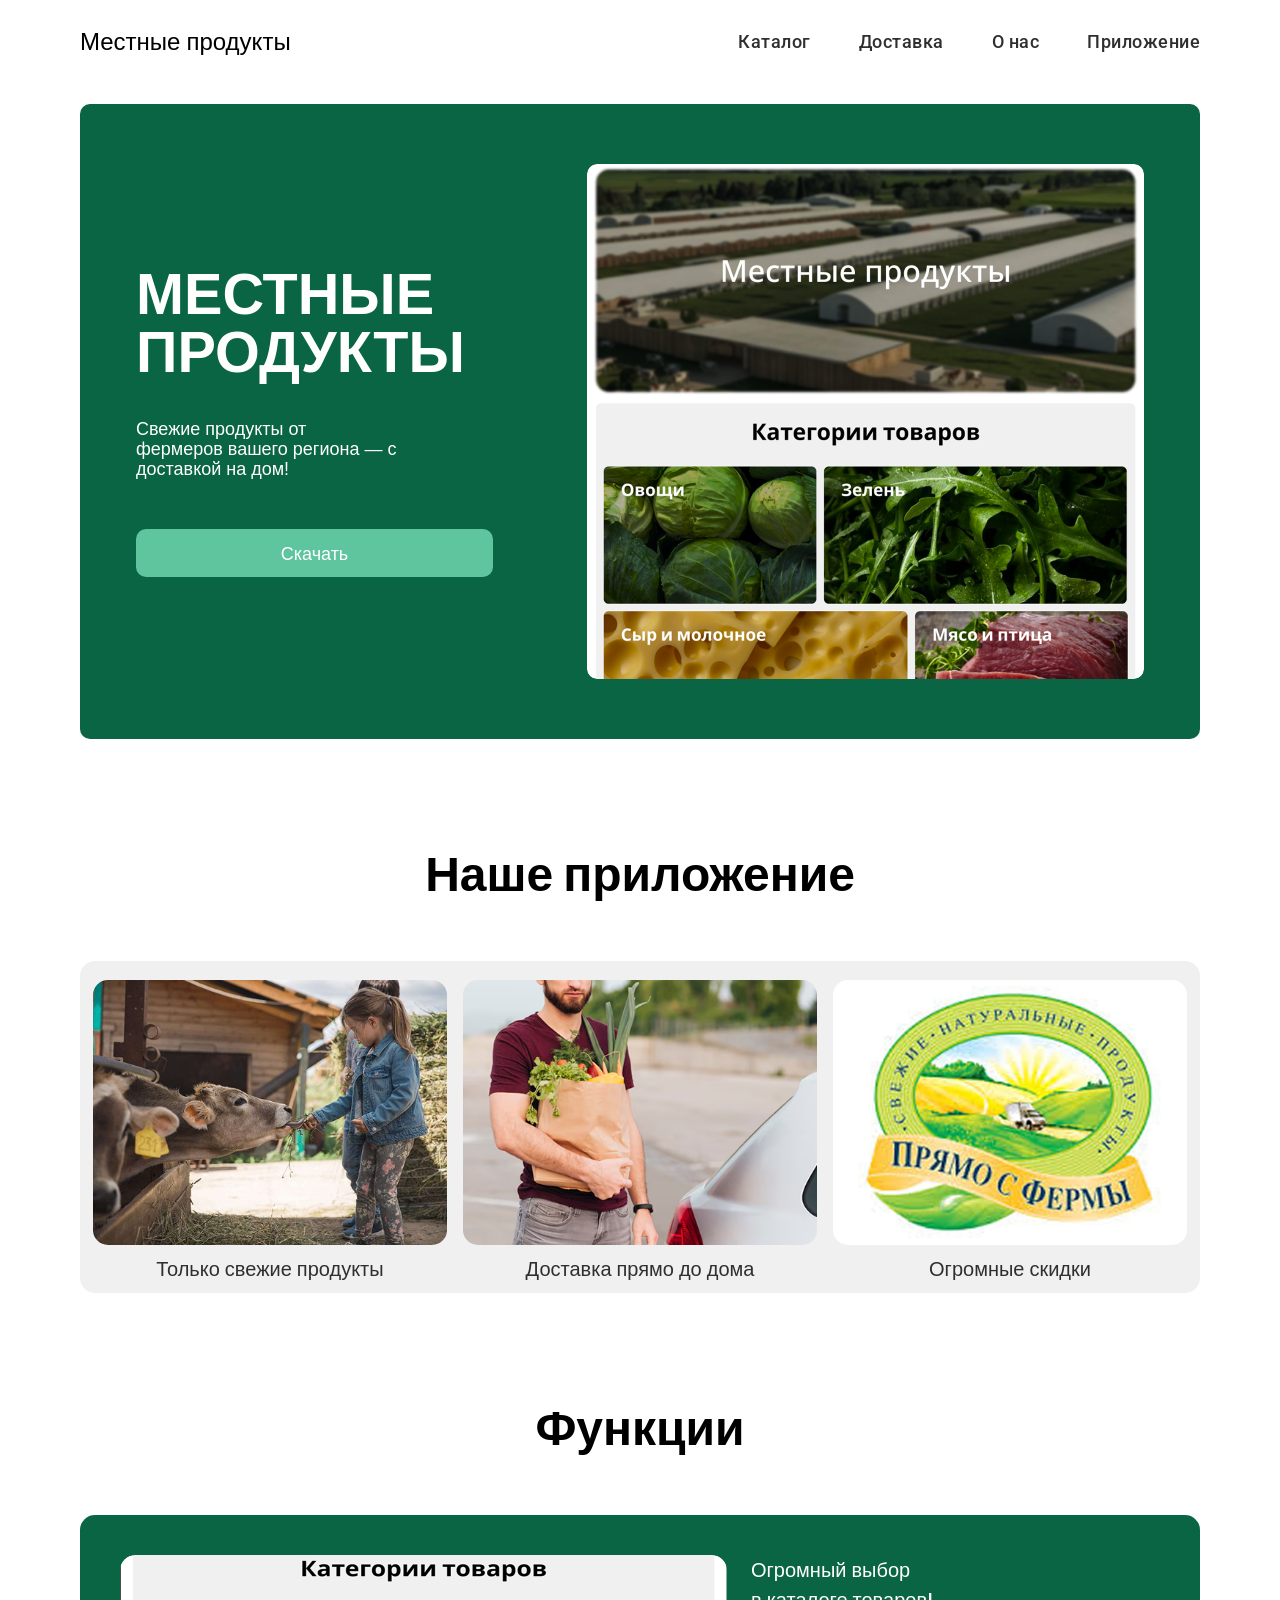
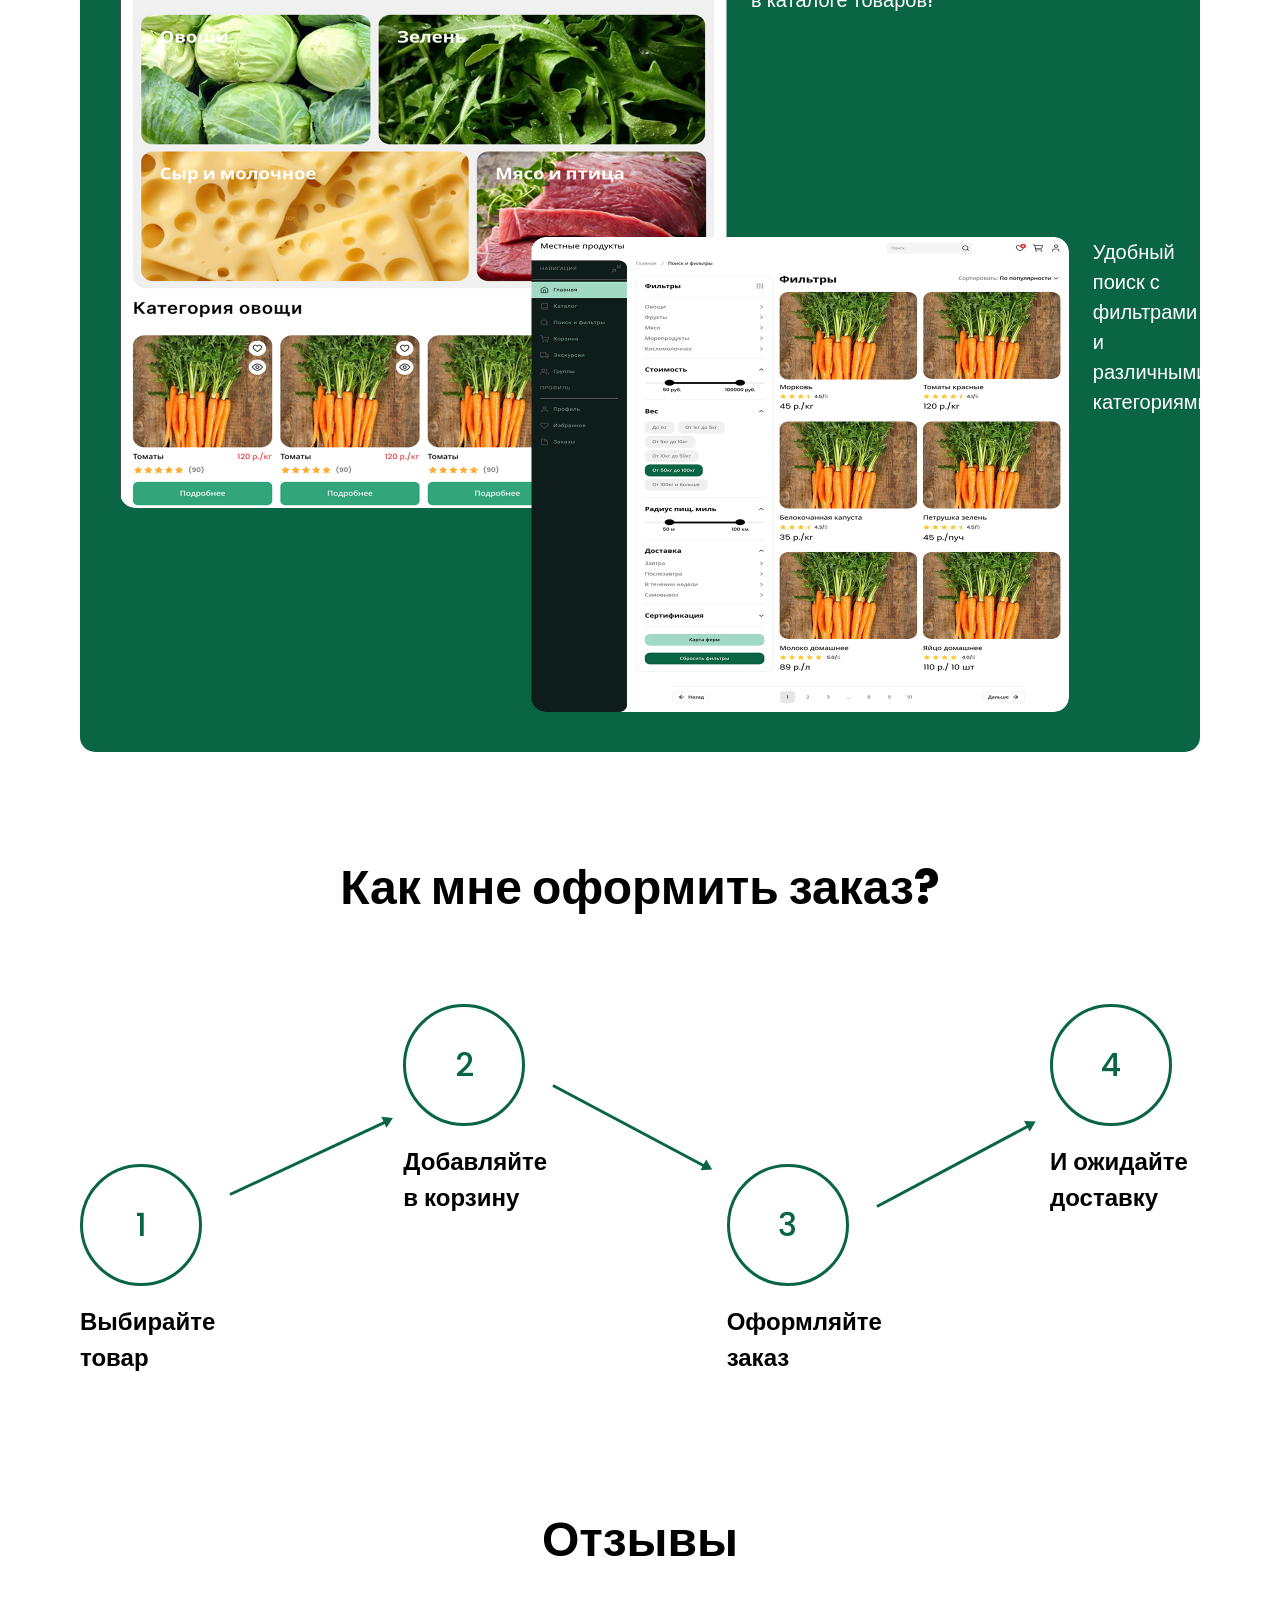
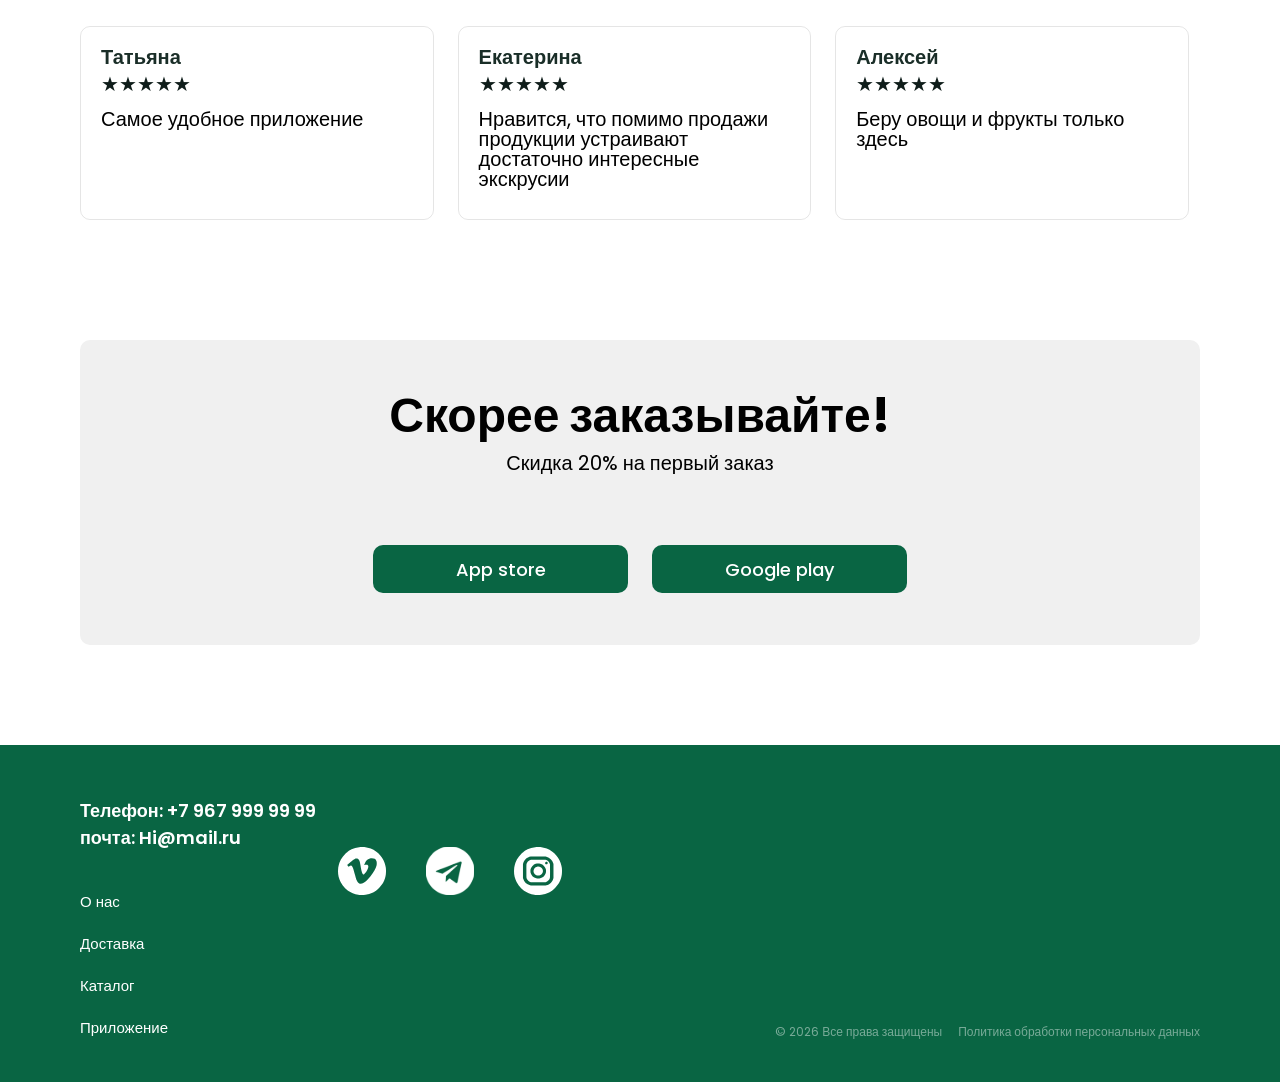
==== commit 6b7b1d7a: "Add files via upload" ====
--- a/index.html
+++ b/index.html
@@ -127,6 +127,36 @@
             </div>
         </section>
 
+
+                <section class="reviews-section" id="reviews">
+            <div class="container">
+                <h2 class="section-title">Отзывы</h2>
+                <div class="reviews-grid">
+                    <div class="review-card">
+                        <div class="review-top">
+                            <span class="review-name">Татьяна</span>
+                            <span class="review-stars">★★★★★</span>
+                        </div>
+                        <p class="review-text">Самое удобное приложение</p>
+                    </div>
+                    <div class="review-card">
+                        <div class="review-top">
+                            <span class="review-name">Екатерина</span>
+                            <span class="review-stars">★★★★★</span>
+                        </div>
+                        <p class="review-text">Нравится, что помимо продажи продукции устраивают достаточно интересные экскрусии</p>
+                    </div>
+                    <div class="review-card">
+                        <div class="review-top">
+                            <span class="review-name">Алексей</span>
+                            <span class="review-stars">★★★★★</span>
+                        </div>
+                        <p class="review-text">Беру овощи и фрукты только здесь</p>
+                    </div>
+                </div>
+            </div>
+        </section>
+
         <section class="cta" id="cta">
             <div class="container">
                 <div class="cta__card">
--- a/css/style.css
+++ b/css/style.css
@@ -5,6 +5,7 @@
     margin: 0;
     padding: 0;
 }
+
 :root {
     --green-dark: #096543;
     --green-light: #5EC59F;
@@ -14,24 +15,29 @@
     --bg-gray: #F0F0F0;
     --footer-copy: rgba(255, 255, 255, 0.45);
 }
+
 html {
     scroll-behavior: smooth;
 }
+
 body {
     font-family: 'Poppins', sans-serif;
     background: var(--white);
     color: var(--black);
     overflow-x: hidden;
 }
+
 img {
     display: block;
     max-width: 100%;
     height: auto;
 }
+
 a {
     text-decoration: none;
     color: inherit;
 }
+
 .btn {
     display: inline-flex;
     align-items: center;
@@ -46,21 +52,25 @@
     transition: opacity 0.2s;
     flex-shrink: 0;
 }
+
 .btn:hover {
     opacity: 0.88;
 }
+
 .btn--light {
     background: var(--green-light);
     color: var(--white);
     width: 357px;
     height: 48px;
 }
+
 .btn--dark {
     background: var(--green-dark);
     color: var(--white);
     width: 255px;
     height: 48px;
 }
+
 .section-title {
     font-family: 'Poppins', sans-serif;
     font-weight: 700;
@@ -70,12 +80,14 @@
     color: var(--black);
     margin-bottom: 50px;
 }
+
 .header {
     position: sticky;
     top: 0;
     z-index: 100;
     background: var(--white);
 }
+
 .nav {
     display: flex;
     flex-direction: row;
@@ -85,6 +97,7 @@
     max-width: 1480px;
     margin: 0 auto;
 }
+
 .nav__logo {
     font-family: 'Poppins', sans-serif;
     font-weight: 400;
@@ -94,12 +107,14 @@
     white-space: nowrap;
     flex-shrink: 0;
 }
+
 .nav__links {
     display: flex;
     flex-direction: row;
     align-items: center;
     gap: 48px;
 }
+
 .nav__links a {
     font-family: 'Roboto', sans-serif;
     font-weight: 500;
@@ -110,9 +125,11 @@
     white-space: nowrap;
     transition: color 0.2s;
 }
+
 .nav__links a:hover {
     color: var(--green-dark);
 }
+
 .burger {
     display: none;
     flex-direction: column;
@@ -125,6 +142,7 @@
     height: 24px;
     flex-shrink: 0;
 }
+
 .burger span {
     display: block;
     width: 35px;
@@ -132,6 +150,7 @@
     background: var(--green-dark);
     border-radius: 2px;
 }
+
 .mobile-menu__overlay {
     display: none;
     position: fixed;
@@ -139,6 +158,7 @@
     background: rgba(0, 0, 0, 0.5);
     z-index: 200;
 }
+
 .mobile-menu {
     display: flex;
     position: fixed;
@@ -154,12 +174,15 @@
     transition: right 0.35s cubic-bezier(.4, 0, .2, 1);
     box-shadow: -4px 0 24px rgba(0, 0, 0, 0.12);
 }
+
 .mobile-menu.open {
     right: 0;
 }
+
 .mobile-menu__overlay.open {
     display: block;
 }
+
 .mobile-menu__close {
     position: absolute;
     top: 20px;
@@ -171,12 +194,14 @@
     color: var(--text-dark);
     line-height: 1;
 }
+
 .mobile-menu__nav {
     display: flex;
     flex-direction: column;
     gap: 4px;
     margin-top: 20px;
 }
+
 .mobile-menu__nav a {
     font-family: 'Roboto', sans-serif;
     font-weight: 500;
@@ -186,13 +211,16 @@
     border-bottom: 1px solid var(--bg-gray);
     display: block;
 }
+
 body.menu-open {
     overflow: hidden;
 }
+
 .hero {
     padding: 0 120px;
     margin-top: 60px;
 }
+
 .hero__inner {
     display: flex;
     flex-direction: row;
@@ -204,6 +232,7 @@
     width: 100%;
     max-width: 1920px;
 }
+
 .hero__content {
     display: flex;
     flex-direction: column;
@@ -212,12 +241,14 @@
     flex: 1;
     min-width: 0;
 }
+
 .hero__text-block {
     display: flex;
     flex-direction: column;
     gap: 38px;
     width: 100%;
 }
+
 .hero__title {
     font-family: 'Poppins', sans-serif;
     font-weight: 700;
@@ -225,6 +256,7 @@
     line-height: 1;
     color: var(--white);
 }
+
 .hero__subtitle {
     font-family: 'DM Sans', sans-serif;
     font-weight: 400;
@@ -233,30 +265,36 @@
     color: var(--white);
     max-width: 600px;
 }
+
 .hero__app-preview {
     max-width: 557px;
 }
+
 .hero__img {
     width: 100%;
     aspect-ratio: 557 / 515;
     object-fit: cover;
     border-radius: 10px;
 }
+
 .our-app {
     max-width: 1527px;
     margin: 0 auto;
     margin-top: 120px;
 }
+
 .our-app__card {
     background: var(--bg-gray);
     border-radius: 15px;
     padding: 19px 13px 9px;
 }
+
 .our-app__images {
     display: flex;
     flex-direction: row;
     gap: 16px;
 }
+
 .our-app__img-wrap {
     flex: 1;
     display: flex;
@@ -265,12 +303,14 @@
     gap: 9px;
     min-width: 0;
 }
+
 .our-app__img-wrap img {
     width: 100%;
     aspect-ratio: 483 / 361;
     object-fit: cover;
     border-radius: 15px;
 }
+
 .our-app__img-label {
     font-family: 'Poppins', sans-serif;
     font-weight: 500;
@@ -279,46 +319,53 @@
     text-align: center;
     color: var(--text-dark);
 }
+
 .functions {
     padding: 0 120px;
     margin-top: 120px;
 }
+
 .functions__card {
     background: var(--green-dark);
     border-radius: 15px;
     position: relative;
-    padding: 40px 200px 40px 300px;
+    padding: 40px;
     overflow: hidden;
     min-height: 700px;
 }
+
 .functions__images {
     position: relative;
     height: 680px;
 }
+
 .functions__images_text {
     display: flex;
     align-items: flex-start;
     column-gap: 24px;
     row-gap: 10px;
 }
+
 .functions__images_text:last-child {
-    margin-top: -29%;
+    margin-top: -26%;
     z-index: 2;
-    margin-left: 22%;
+    margin-left: 39.5%;
     position: relative;
 }
+
 .functions__img {
     border-radius: 15px;
     object-fit: cover;
 }
+
 .functions__img--blured {
     width: 100%;
     max-width: 607px;
     aspect-ratio: 607 / 553;
     left: 5%;
     top: 40px;
-    filter: blur(2px);
-}
+}
+
 .functions__img--front {
     width: 100%;
     max-width: 538px;
@@ -326,6 +373,7 @@
     left: 20%;
     top: 200px;
 }
+
 .functions__texts {
     position: absolute;
     right: 5%;
@@ -339,6 +387,7 @@
     justify-content: space-between;
     height: 580px;
 }
+
 .functions__text {
     font-family: 'Poppins', sans-serif;
     font-weight: 500;
@@ -346,13 +395,16 @@
     line-height: 30px;
     color: var(--white);
 }
+
 .how-order {
     padding: 0 80px;
     margin-top: 120px;
 }
+
 .how-order .section-title {
     margin-bottom: 80px;
 }
+
 .steps {
     display: flex;
     flex-direction: row;
@@ -361,6 +413,7 @@
     position: relative;
     min-height: 380px;
 }
+
 .step {
     display: flex;
     flex-direction: column;
@@ -369,18 +422,23 @@
     width: 150px;
     flex-shrink: 0;
 }
+
 .steps .step:nth-child(1) {
     margin-top: 160px;
 }
+
 .steps .step:nth-child(3) {
     margin-top: 0;
 }
+
 .steps .step:nth-child(5) {
     margin-top: 160px;
 }
+
 .steps .step:nth-child(7) {
     margin-top: 0;
 }
+
 .step__circle {
     width: 122px;
     height: 122px;
@@ -392,6 +450,7 @@
     background: var(--white);
     flex-shrink: 0;
 }
+
 .step__circle span {
     font-family: 'Poppins', sans-serif;
     font-weight: 500;
@@ -400,6 +459,7 @@
     color: var(--green-dark);
     text-align: center;
 }
+
 .step__label {
     font-family: 'Poppins', sans-serif;
     font-weight: 600;
@@ -409,6 +469,7 @@
     text-align: left;
     max-width: 192px;
 }
+
 .step__arrow {
     height: 3px;
     background: var(--green-dark);
@@ -419,6 +480,7 @@
     max-width: 300px;
     min-width: 80px;
 }
+
 .step__arrow::after {
     content: '';
     position: absolute;
@@ -430,27 +492,84 @@
     border-top: 6px solid transparent;
     border-bottom: 6px solid transparent;
 }
+
 .step__arrow--1 {
     transform: rotate(-25deg);
     transform-origin: left center;
     align-self: center;
 }
+
 .step__arrow--2 {
     transform: rotate(28deg);
     transform-origin: left center;
     align-self: flex-start;
     margin-top: 65px;
 }
+
 .step__arrow--3 {
     transform: rotate(-28deg);
     transform-origin: left center;
     align-self: center;
     margin-top: 52px;
 }
+
+
+.reviews-section {
+    padding: 0px 80px;
+    margin-top: 120px;
+}
+
+
+.reviews-grid {
+    display: flex;
+    justify-content: flex-start;
+    flex-wrap: wrap;
+    gap: 24px;
+    margin-bottom: 100px;
+}
+
+.review-card {
+    width: calc(33% - (24px / 3 * 2));
+    border: 1px solid rgba(0, 0, 0, 0.1);
+    border-radius: 10px;
+    padding: 20px;
+    padding-bottom: 30px;
+}
+
+.review-top {
+    display: flex;
+    flex-direction: column;
+    gap: 8px;
+    margin-bottom: 15px;
+}
+
+.review-name {
+    font-family: 'DM Sans', sans-serif;
+    font-weight: 700;
+    font-size: 20px;
+    line-height: 20px;
+    color: #1A2E28;
+}
+
+.review-stars {
+    font-family: 'DM Sans', sans-serif;
+    font-size: 20px;
+    line-height: 19px;
+    color: #0F1D1A;
+}
+
+.review-text {
+    font-weight: 400;
+    font-size: 20px;
+    line-height: 20px;
+    color: #000000;
+}
+
 .cta {
     padding: 0 80px;
     margin: 100px 0;
 }
+
 .cta__card {
     background: var(--bg-gray);
     border-radius: 10px;
@@ -459,15 +578,16 @@
     flex-direction: column;
     align-items: center;
     gap: 72px;
-    max-width: 1055px;
     margin: 0 auto;
 }
+
 .cta__text {
     display: flex;
     flex-direction: column;
     align-items: center;
     gap: 13px;
 }
+
 .cta__title {
     font-family: 'Poppins', sans-serif;
     font-weight: 700;
@@ -476,6 +596,7 @@
     text-align: center;
     color: var(--black);
 }
+
 .cta__subtitle {
     font-family: 'Poppins', sans-serif;
     font-weight: 400;
@@ -484,6 +605,7 @@
     text-align: center;
     color: var(--black);
 }
+
 .cta__buttons {
     display: flex;
     flex-direction: row;
@@ -491,13 +613,15 @@
     flex-wrap: wrap;
     justify-content: center;
 }
+
 .footer {
     background: var(--green-dark);
-    padding: 40px 120px;
+    padding: 40px 80px;
     min-height: 337px;
     display: flex;
     align-items: center;
 }
+
 .footer__inner {
     display: flex;
     flex-direction: row;
@@ -508,12 +632,14 @@
     max-width: 1680px;
     margin: 0 auto;
 }
+
 .footer__contacts {
     display: flex;
     flex-direction: column;
     gap: 16px;
     flex-shrink: 0;
 }
+
 .footer__contacts p {
     font-family: 'Poppins', sans-serif;
     font-weight: 600;
@@ -521,34 +647,40 @@
     line-height: 27px;
     color: var(--white);
 }
+
 .footer__social {
     display: flex;
     flex-direction: row;
     gap: 24px;
     margin-top: 4px;
 }
+
 .footer__social-link {
     display: flex;
     align-items: center;
     justify-content: center;
-    width: 107px;
-    height: 107px;
+    width: 48px;
+    height: 48px;
     transition: opacity 0.2s;
 }
+
 .footer__social-link:hover {
     opacity: 0.7;
 }
+
 .footer__social-link img {
     width: 100%;
     height: 100%;
     object-fit: contain;
 }
+
 .footer__links {
     display: flex;
     flex-direction: column;
     gap: 20px;
     flex-shrink: 0;
 }
+
 .footer__links a {
     font-family: 'Poppins', sans-serif;
     font-weight: 500;
@@ -557,15 +689,18 @@
     color: var(--white);
     transition: opacity 0.2s;
 }
+
 .footer__links a:hover {
     opacity: 0.7;
 }
+
 .footer__copy {
     display: flex;
     flex-direction: column;
     gap: 4px;
     flex-shrink: 0;
 }
+
 .footer__copy span {
     font-family: 'Poppins', sans-serif;
     font-weight: 400;
@@ -574,6 +709,7 @@
     color: var(--footer-copy);
     display: block;
 }
+
 .footer__inner {
     display: grid;
     grid-template-columns: 1fr auto 1fr;
@@ -581,10 +717,10 @@
     align-items: end;
     gap: 0;
     width: 100%;
-    max-width: 1680px;
     margin: 0 auto;
     min-height: 257px;
 }
+
 .footer__contacts {
     display: flex;
     flex-direction: column;
@@ -595,6 +731,7 @@
     align-self: start;
     padding-top: 10px;
 }
+
 .footer__social {
     display: flex;
     flex-direction: row;
@@ -603,8 +740,10 @@
     grid-row: 1;
     align-self: start;
     justify-self: center;
-    margin-top: 20px;
-}
+    margin-top: 60px;
+    margin-left: -170%;
+}
+
 .footer__copy {
     display: flex;
     flex-direction: row;
@@ -615,6 +754,7 @@
     justify-self: end;
     align-self: end;
 }
+
 .footer__copy span {
     font-family: 'Poppins', sans-serif;
     font-weight: 400;
@@ -623,435 +763,498 @@
     color: var(--footer-copy);
     display: block;
 }
+
 .footer__links {
     display: flex;
     flex-direction: column;
     gap: 20px;
     flex-shrink: 0;
 }
+
 @media (max-width: 1600px) {
     .nav {
         padding: 0 80px;
     }
+
     .hero {
         padding: 0px 80px;
         margin-top: 20px;
     }
+
     .hero__title {
         font-size: clamp(42px, 4.5vw, 64px);
     }
+
     .hero__inner {
         padding: 60px 56px;
         gap: 190px;
     }
+
     .our-app {
         padding: 0 80px;
         margin-top: 100px;
     }
+
     .functions {
         padding: 0 80px;
         margin-top: 100px;
     }
+
     .functions__card {
-        padding: 40px 70px;
-    }
+        padding: 40px;
+    }
+
     .how-order {
         padding: 0px 80px;
         margin-top: 100px;
     }
+
     .cta {
         padding: 0 80px;
-        margin-top: 220px;
-    }
+        margin-top: 120px;
+    }
+
     .step__arrow--2 {
         margin-top: 80px;
     }
+
     .step__arrow--3 {
         margin-top: 25px;
     }
+
     .footer {
         padding: 40px 80px;
     }
+
     .footer__inner {
-        max-width: 1277px;
         min-height: 254px;
     }
+
     .footer__social {
         gap: 40px;
     }
-    .footer__social-link {
-        width: 107px;
-        height: 107px;
-    }
+
+
     .footer__contacts p {
         font-size: 18px;
     }
 }
+
 @media (max-width: 1240px) {
     .nav {
         padding: 0 48px;
     }
+
     .nav__links {
         gap: 28px;
     }
+
     .nav__links a {
         font-size: 14px;
     }
+
     .hero {
         padding: 0px 48px;
         margin-top: 0;
     }
+
     .hero__inner {
         padding: 60px 40px;
         gap: 200px;
     }
+
     .hero__text-block {
         gap: 20px;
     }
+
     .hero__content {
         gap: 40px;
     }
+
     .hero__title {
         font-size: 48px;
     }
+
     .hero__subtitle {
         font-size: 14px;
     }
+
     .btn--light {
         width: 307px;
         font-size: 16px;
     }
+
     .hero__app-preview {
         width: 43%;
     }
+
     .section-title {
         font-size: 36px;
         line-height: 54px;
         margin-bottom: 30px;
     }
+
     .our-app {
         padding: 0 48px;
         margin-top: 80px;
     }
+
     .our-app__img-label {
         font-size: 16px;
     }
+
     .functions {
         padding: 0 48px;
         margin-top: 80px;
     }
+
     .functions__card {
         min-height: 600px;
-    }
+        padding: 32px;
+    }
+
     .functions__images {
         height: 560px;
     }
+
     .functions__img--blured {
         width: 100%;
         max-width: 436px;
         aspect-ratio: 436 / 483;
     }
+
     .functions__images_text {
         column-gap: 15px;
     }
+
     .functions__images_text:last-child {
         margin-top: -37%;
     }
+
     .functions__img--front {
         width: 100%;
         max-width: 387px;
         aspect-ratio: 387 / 414;
     }
+
     .functions__text {
         font-size: 16px;
         line-height: 24px;
     }
+
     .functions__texts {
         height: 480px;
     }
+
     .how-order .section-title {
         margin-bottom: 40px;
     }
+
     .how-order {
         padding: 0px 48px;
         margin-top: 80px;
     }
+
+    .reviews-grid {
+        gap: 16px;
+    }
+
+    .reviews-section {
+        padding: 0 48px;
+        margin-top: 80px;
+    }
+
+    .review-text {
+        font-size: 12px;
+    }
+
+    .review-name {
+        font-size: 18px;
+    }
+
+    .review-card {
+        width: calc(50% - 8px);
+    }
+
     .steps {
-        flex-direction: column;
-        align-items: center;
-        min-height: unset;
-        gap: 25px;
-    }
-    .steps .step:nth-child(1),
-    .steps .step:nth-child(3),
-    .steps .step:nth-child(5),
-    .steps .step:nth-child(7) {
-        margin-top: 0;
-    }
-    .step__arrow {
-        min-width: 3px;
-        flex: none;
-        width: 3px;
-        height: 89px;
-        transform: none !important;
-        align-self: center;
-        margin: 0;
-    }
-    .step {
-        max-width: 122px;
-    }
-    .step__arrow::after {
-        right: auto;
-        left: 50%;
-        transform: translateX(-50%) rotate(90deg);
-        top: auto;
-        bottom: -8px;
-    }
-    .step__label {
-        font-size: 20px;
-        line-height: 1.3;
-    }
+        zoom: 0.7;
+    }
+
     .cta {
         padding: 0 48px;
         margin-top: 100px;
         margin-bottom: 80px;
     }
+
     .cta__title {
         font-size: 36px;
     }
+
     .cta__subtitle {
         font-size: 16px;
     }
+
     .footer {
         padding: 40px 48px;
     }
+
     .footer__inner {
         max-width: 934px;
         min-height: 254px;
     }
+
     .footer__social {
         gap: 40px;
         margin-top: 45px;
-    }
+        margin-left: 0;
+    }
+
     .footer__social-link {
-        width: 53px;
-        height: 53px;
-    }
+        width: 34px;
+        height: 34px;
+    }
+
     .footer__contacts p {
         font-size: 18px;
     }
+
     .footer__links a {
         font-size: 15px;
     }
+
     .footer__copy span {
         font-size: 12px;
     }
+
     .footer__copy {
         flex-direction: column;
         gap: 10px;
     }
+
     .footer__contacts {
         padding-top: 0;
     }
 }
+
 @media (max-width: 992px) {
     .nav {
         padding: 0 32px;
         height: 88px;
     }
+
     .nav__links {
         gap: 28px;
     }
+
     .nav__links a {
         font-size: 14px;
     }
+
     .hero {
         padding: 0px 32px;
     }
+
     .hero__inner {
         flex-direction: row;
         padding: 37px 45px;
         gap: 33px;
         min-height: 328px;
     }
+
     .hero__content {
         gap: 30px;
     }
+
     .hero__text-block {
         gap: 20px;
     }
+
     .hero__title {
         font-size: 42px;
         line-height: 40px;
     }
+
     .hero__subtitle {
         font-size: 14px;
         max-width: 273px;
     }
+
     .btn--light {
         width: 273px;
         font-size: 16px;
     }
+
     .hero__app-preview {
         width: 274px;
         flex-shrink: 0;
     }
+
     .hero__img {
         aspect-ratio: 274/254;
     }
+
     .section-title {
         font-size: 36px;
         line-height: 54px;
         margin-bottom: 32px;
     }
+
     .our-app {
         padding: 0 32px;
         margin-top: 60px;
     }
+
     .our-app__img-wrap img {
         aspect-ratio: 222/229;
     }
+
     .our-app__img-label {
         font-size: 12px;
         line-height: 18px;
     }
+
     .functions {
         padding: 0 32px;
     }
+
     .functions__card {
         min-height: auto;
         padding: 40px 45px;
     }
+
     .functions__images {
         height: 660px;
     }
+
     .functions__img--blured {
         width: 100%;
         max-width: 336px;
         aspect-ratio: 336 / 373;
     }
+
     .functions__img--front {
         width: 100%;
         max-width: 299px;
         aspect-ratio: 299 / 320;
     }
+
     .functions__images_text:last-child {
         margin-top: -14%;
         margin-left: 25%;
     }
+
     .functions__texts {
         right: 2%;
         width: 22%;
         height: 600px;
     }
+
     .functions__text {
         font-size: 16px;
         line-height: 22px;
     }
+
     .how-order {
         padding: 0 32px;
         margin-top: 60px;
     }
+
     .how-order .section-title {
         margin-bottom: 40px;
     }
+
     .steps {
-        flex-direction: column;
-        align-items: center;
-        min-height: unset;
-        gap: 28px;
-    }
-    .steps .step:nth-child(1),
-    .steps .step:nth-child(3),
-    .steps .step:nth-child(5),
-    .steps .step:nth-child(7) {
-        margin-top: 0;
-    }
-    .step__arrow {
-        flex: none;
-        width: 3px;
-        height: 89px;
-        transform: none !important;
-        align-self: center;
-        margin: 0;
-    }
-    .step__arrow::after {
-        right: auto;
-        left: 50%;
-        transform: translateX(-50%) rotate(90deg);
-        top: auto;
-        bottom: -8px;
-    }
+        zoom: 0.55;
+    }
+
     .cta {
         padding: 0 32px;
         margin-top: 60px;
     }
+
     .cta__card {
         padding: 32px 24px;
         gap: 20px;
     }
+
     .cta__title {
         font-size: 28px;
         line-height: 36px;
     }
+
     .cta__subtitle {
         font-size: 14px;
     }
+
     .footer {
         padding: 34px;
         min-height: 272px;
     }
+
     .footer__inner {
         max-width: 701px;
         min-height: 204px;
     }
+
     .footer__social {
         gap: 20px;
         margin-top: 0px;
     }
+
     .footer__social-link {
         width: 33px;
         height: 33px;
     }
+
     .footer__contacts p {
         font-size: 14px;
         line-height: 21px;
     }
+
     .footer__links {
         gap: 10px;
     }
+
     .footer__links a {
         font-size: 12px;
         line-height: 18px;
     }
+
     .footer__copy {
         flex-direction: column;
         gap: 0;
     }
+
     .footer__copy span {
         font-size: 8px;
         line-height: 12px;
     }
 }
+
 @media (max-width: 426px) {
     .nav {
         padding: 0 16px;
         height: 62px;
         justify-content: space-between;
     }
+
     .nav__logo {
         font-size: 16px;
     }
+
     .nav__links {
         display: none;
     }
+
     .burger {
         display: flex;
     }
+
     .hero {
         padding: 16px 16px;
         padding-bottom: 0;
     }
+
     .hero__inner {
         flex-direction: column;
         align-items: flex-start;
@@ -1059,77 +1262,96 @@
         gap: 33px;
         min-height: 567px;
     }
+
     .hero__content {
         gap: 30px;
         width: 100%;
     }
+
     .hero__text-block {
         gap: 20px;
         width: 100%;
     }
+
     .hero__title {
         font-size: 42px;
         line-height: 40px;
     }
+
     .hero__subtitle {
         font-size: 14px;
         max-width: 273px;
     }
+
     .btn--light {
         width: 273px;
         font-size: 16px;
     }
+
     .hero__app-preview {
         width: 274px;
         align-self: center;
     }
+
     .hero__img {
         aspect-ratio: 274/254;
     }
+
     .section-title {
         font-size: 28px;
         line-height: 42px;
         margin-bottom: 24px;
     }
+
     .our-app {
         padding: 0 16px;
         margin-top: 50px;
     }
+
     .our-app__card {
         padding: 12px;
     }
+
     .our-app__images {
         flex-direction: column;
         gap: 16px;
     }
+
     .our-app__img-wrap img {
         aspect-ratio: 334/229;
     }
+
     .our-app__img-label {
         font-size: 12px;
     }
+
     .functions {
         padding: 0 16px 32px;
         margin-top: 50px;
     }
+
     .functions__card {
         min-height: 820px;
         padding-bottom: 0px;
         padding: 32px 24px;
     }
+
     .functions__images {
         height: 760px;
     }
+
     .functions__img--blured {
         width: 100%;
-        max-width: 310px;
+        max-width: 100%;
         height: auto;
     }
+
     .functions__img--front {
         width: 100%;
-        max-width: 310px;
+        max-width: 100%;
         height: auto;
     }
+
     .functions__texts {
         position: absolute;
         left: 16px;
@@ -1141,48 +1363,69 @@
         flex-direction: column;
         gap: 330px;
     }
+
     .functions__text {
         font-size: 14px;
         line-height: 22px;
-        max-width: 200px;
-    }
+    }
+
+    .functions__text br {
+        display: none;
+    }
+
     .functions__images_text {
         flex-direction: column;
     }
+
     .functions__images_text img {
         order: 2;
     }
+
     .functions__text.functions__text--top br {
         display: none;
     }
+
     .functions__images_text:last-child {
         margin-top: 32px;
         margin-left: 0;
     }
+
     .how-order {
         padding: 0 16px;
     }
+
     .how-order .section-title {
         margin-bottom: 32px;
     }
+
     .steps {
         flex-direction: column;
         align-items: center;
         min-height: unset;
         gap: 25px;
-    }
+        zoom: 1;
+    }
+
+    .step {
+        align-items: center;
+        width: 100%;
+    }
+
     .steps .step:nth-child(1),
     .steps .step:nth-child(3),
     .steps .step:nth-child(5),
     .steps .step:nth-child(7) {
         margin-top: 0;
     }
+
     .step__circle span {
         font-size: 24px;
     }
+
     .step__label {
-        font-size: 18px;
-    }
+        font-size: 16px;
+    }
+
     .step__arrow {
         flex: none;
         width: 3px;
@@ -1190,7 +1433,10 @@
         transform: none !important;
         align-self: center;
         margin: 0;
-    }
+        min-width: 3px;
+    }
+
+
     .step__arrow::after {
         right: auto;
         left: 50%;
@@ -1198,63 +1444,88 @@
         top: auto;
         bottom: -8px;
     }
+
+    .review-card {
+        width: 100%;
+    }
+
+    .reviews-section {
+        padding: 0 16px;
+    }
+
     .cta {
         padding: 0px 16px;
         margin: 50px 0;
     }
+
     .cta__card {
         padding: 24px 16px;
         gap: 16px;
         max-width: 100%;
     }
+
     .cta__title {
         font-size: 24px;
         line-height: 32px;
     }
+
     .cta__subtitle {
         font-size: 14px;
     }
+
     .cta__buttons {
         flex-direction: column;
         align-items: center;
         gap: 12px;
     }
+
     .btn--dark {
         width: 100%;
         max-width: 255px;
         min-width: 255px;
     }
+
     .footer {
         padding: 20px 16px;
         min-height: 272px;
     }
+
     .footer__inner {
         grid-template-columns: auto auto;
         gap: 0px;
         min-height: auto;
     }
+
     .footer__contacts {
         padding-top: 0;
     }
+
     .footer__social {
         gap: 10px;
-    }
+        margin-top: 50%;
+        margin-left: -50%;
+    }
+
     .footer__social-link {
         width: 21px;
         height: 21px;
     }
+
     .footer__contacts p {
         font-size: 14px;
         white-space: nowrap;
         line-height: 21px;
     }
+
     .footer__links {
         gap: 8px;
     }
+
     .footer__links a {
         font-size: 12px;
         line-height: 18px;
     }
+
     .footer__copy {
         width: 100%;
         flex-direction: column;
@@ -1264,6 +1535,7 @@
         justify-self: end;
         align-self: end;
     }
+
     .footer__copy span {
         font-size: 8px;
         line-height: 12px;
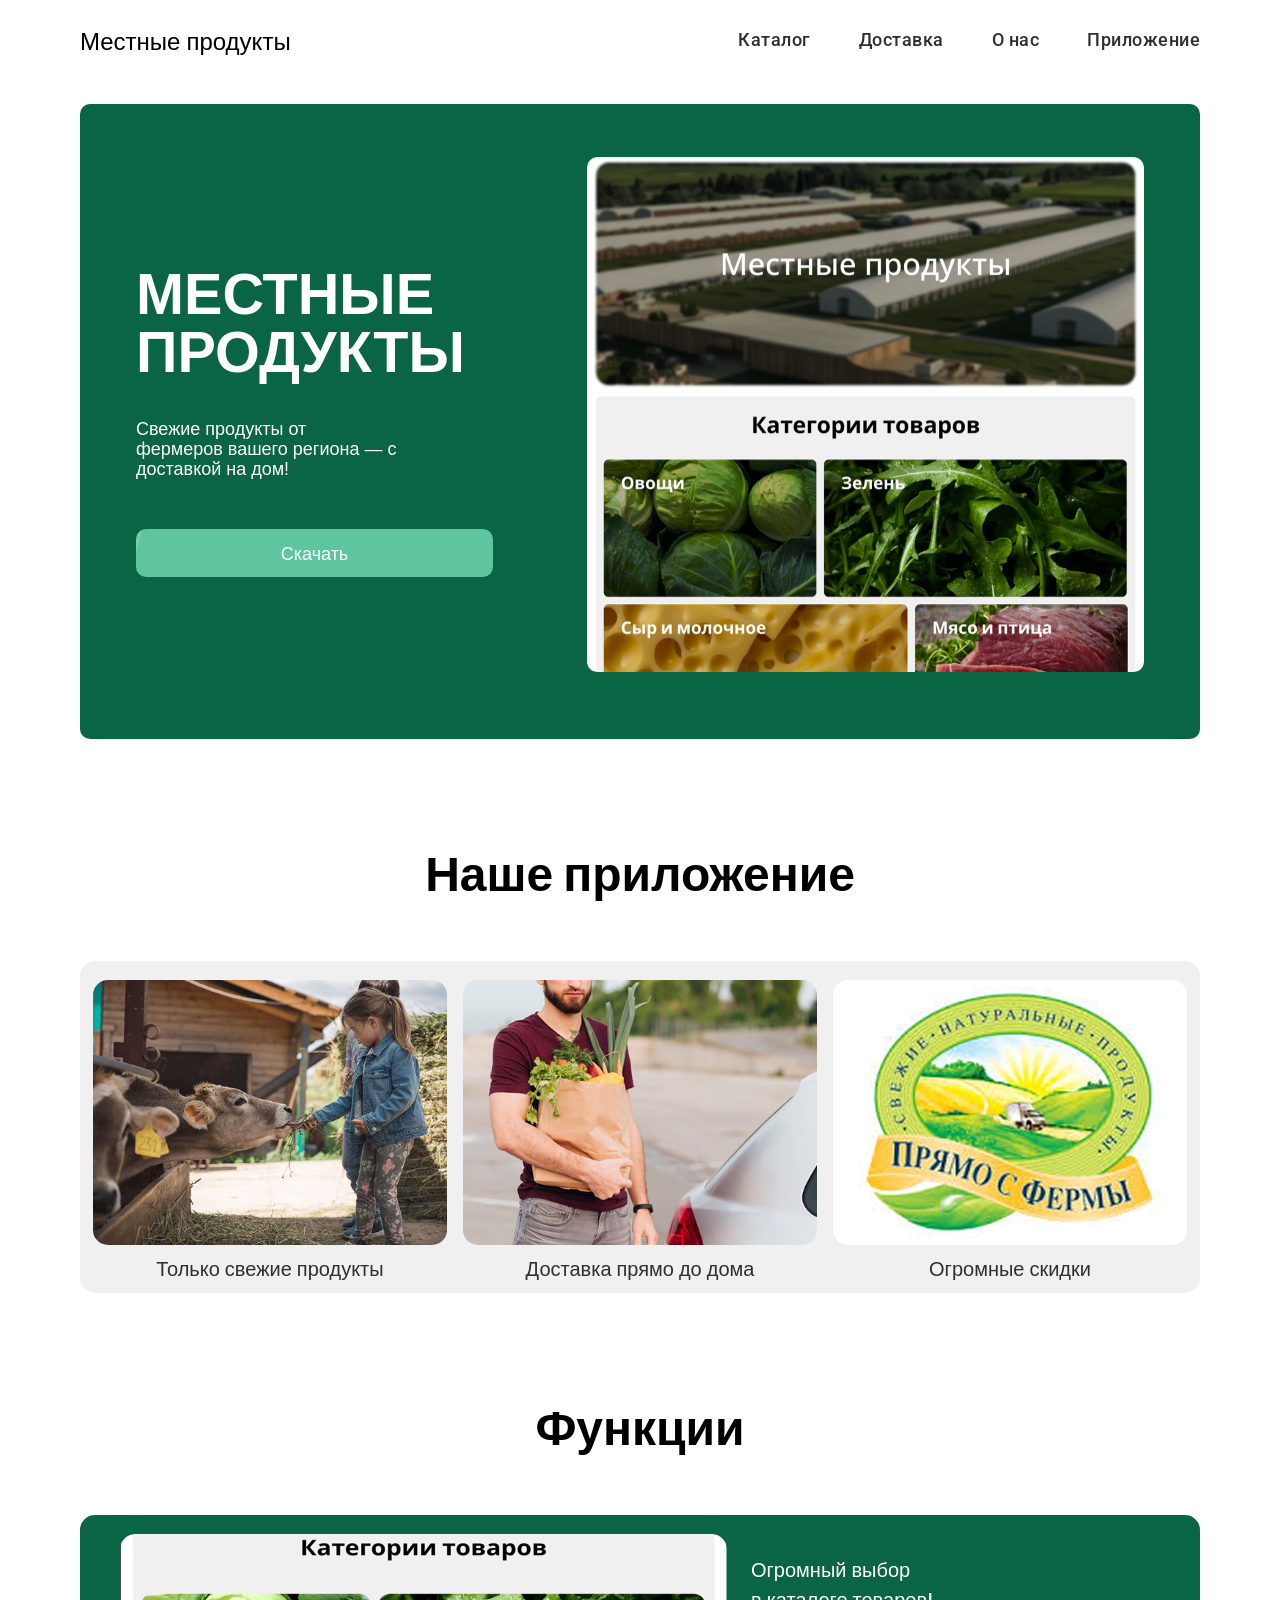
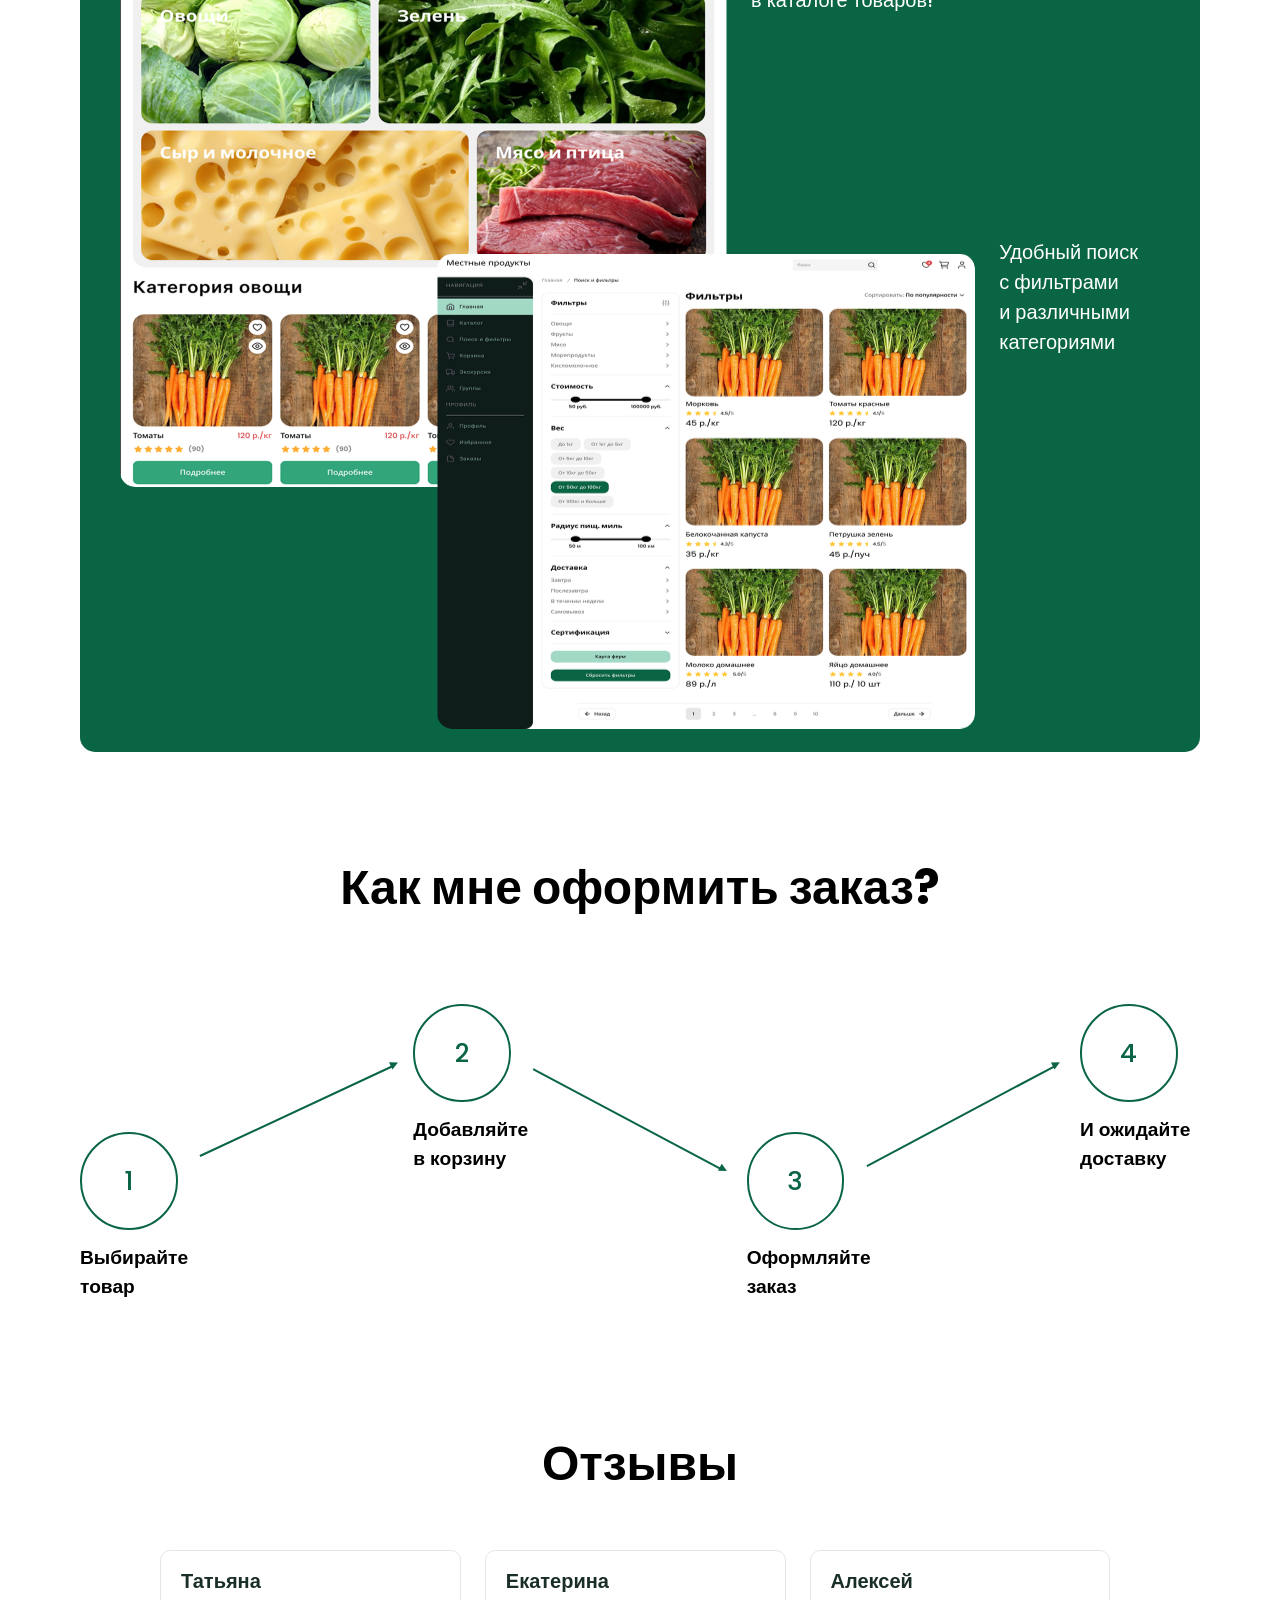
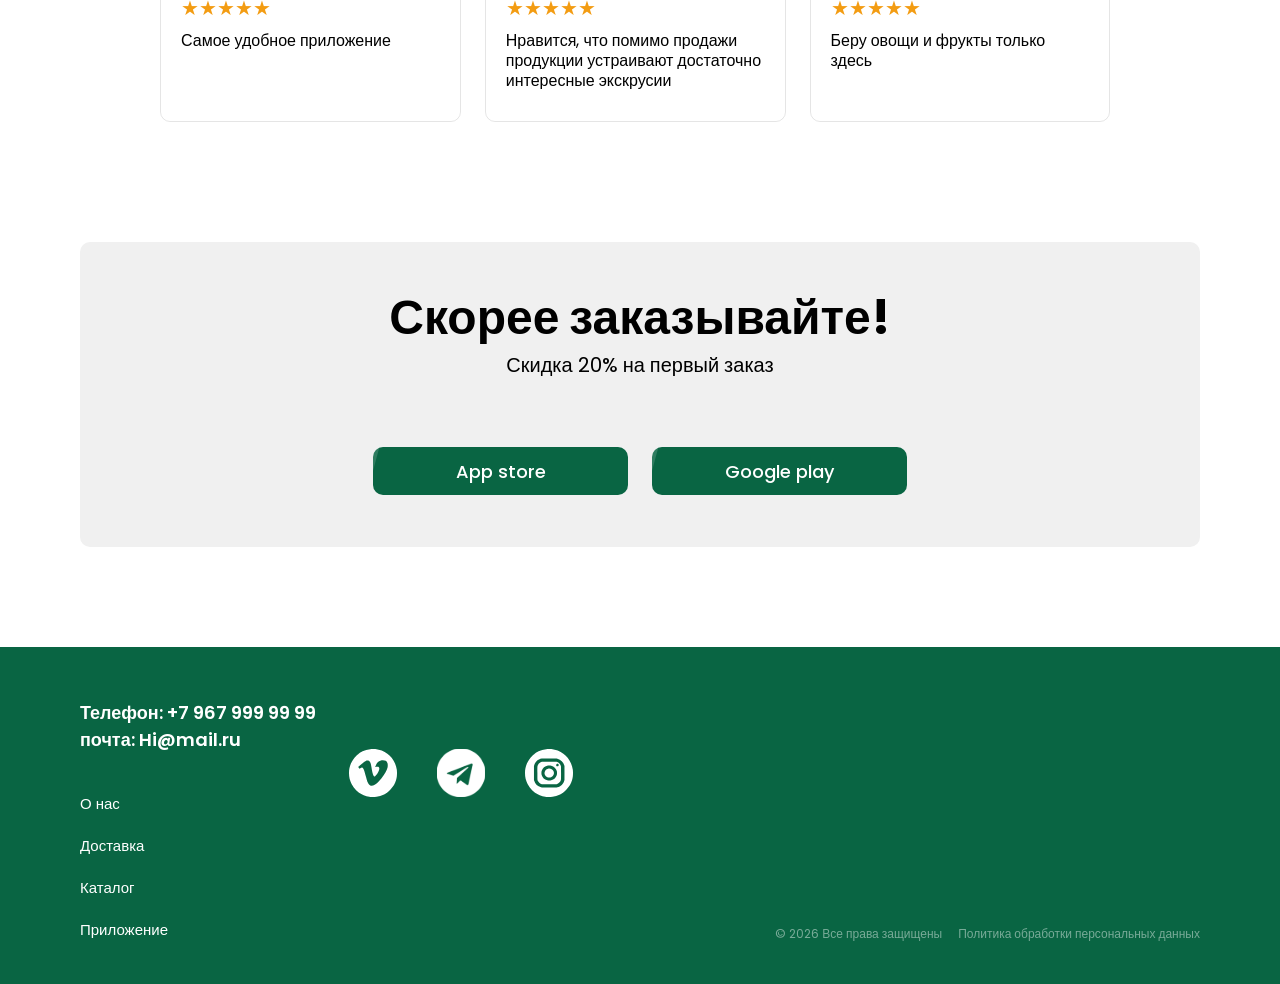
==== commit cd7a1ce2: "Add files via upload" ====
--- a/index.html
+++ b/index.html
@@ -14,6 +14,14 @@
 
 <body>
 
+    <div class="loader-wrapper" id="loader">
+        <div class="loader-dots">
+            <span></span>
+            <span></span>
+            <span></span>
+        </div>
+    </div>
+
     <header class="header">
         <nav class="nav">
             <div class="nav__logo">Местные продукты</div>
@@ -32,9 +40,16 @@
     </header>
 
     <div class="mobile-menu" id="mobileMenu">
-        <button class="mobile-menu__close" id="menuClose" aria-label="Закрыть">✕</button>
+        <div class="mobile-menu__header" id="menuClose" onclick="closeMobileMenu()">
+            <span class="mobile-menu__arrow">
+                <svg width="12" height="19" viewBox="0 0 12 19" fill="none" xmlns="http://www.w3.org/2000/svg">
+                    <path d="M0.670905 0.739737L10.1775 9.33865L0.672363 17.8828" stroke="white" stroke-width="2" stroke-linejoin="round"/>
+                </svg>
+            </span>
+            <span class="mobile-menu__title">НАВИГАЦИЯ</span>
+        </div>
         <nav class="mobile-menu__nav">
-            <a href="#functions" onclick="closeMobileMenu()">Каталог</a>
+            <a href="#functions" onclick="closeMobileMenu()">Функции</a>
             <a href="#cta" onclick="closeMobileMenu()">Доставка</a>
             <a href="#" onclick="closeMobileMenu()">О нас</a>
             <a href="#our-app" onclick="closeMobileMenu()">Приложение</a>
@@ -93,7 +108,7 @@
                     <div class="functions__images_text">
                         <img src="img/sec3_front.png" alt="Поиск и фильтры"
                             class="functions__img functions__img--front">
-                        <p class="functions__text functions__text--bottom">Удобный поиск с фильтрами <br>и различными
+                        <p class="functions__text functions__text--bottom">Удобный поиск <br class="over-1440">с фильтрами <br>и различными
                             категориями</p>
                     </div>
                 </div>
--- a/css/style.css
+++ b/css/style.css
@@ -49,12 +49,33 @@
     font-weight: 500;
     font-size: 18px;
     line-height: 27px;
-    transition: opacity 0.2s;
     flex-shrink: 0;
+    position: relative;
+    overflow: hidden;
+    transition: transform 0.25s ease, box-shadow 0.25s ease;
+}
+
+.btn::before {
+    content: '';
+    position: absolute;
+    inset: 0;
+    background: rgba(255, 255, 255, 0.15);
+    transform: translateX(-100%) skewX(-15deg);
+    transition: transform 0.4s ease;
+}
+
+.btn:hover::before {
+    transform: translateX(110%) skewX(-15deg);
 }
 
 .btn:hover {
-    opacity: 0.88;
+    transform: translateY(-3px);
+    box-shadow: 0 8px 24px rgba(9, 101, 67, 0.3);
+}
+
+.btn:active {
+    transform: translateY(0) scale(0.97);
+    box-shadow: none;
 }
 
 .btn--light {
@@ -86,6 +107,11 @@
     top: 0;
     z-index: 100;
     background: var(--white);
+    transition: box-shadow 0.3s ease;
+}
+
+.header.scrolled {
+    box-shadow: 0 2px 20px rgba(9, 101, 67, 0.12);
 }
 
 .nav {
@@ -94,8 +120,9 @@
     justify-content: space-between;
     align-items: center;
     height: 84px;
-    max-width: 1480px;
     margin: 0 auto;
+    padding:0 160px;
+    max-width: 1920px;
 }
 
 .nav__logo {
@@ -106,6 +133,11 @@
     color: var(--black);
     white-space: nowrap;
     flex-shrink: 0;
+    transition: color 0.3s ease;
+}
+
+.nav__logo:hover {
+    color: var(--green-dark);
 }
 
 .nav__links {
@@ -123,11 +155,29 @@
     letter-spacing: 0.5px;
     color: var(--text-dark);
     white-space: nowrap;
-    transition: color 0.2s;
+    position: relative;
+    padding-bottom: 4px;
+    transition: color 0.25s ease;
+}
+
+.nav__links a::after {
+    content: '';
+    position: absolute;
+    bottom: 0;
+    left: 50%;
+    width: 0;
+    height: 2px;
+    background: var(--green-dark);
+    transition: width 0.3s ease, left 0.3s ease;
 }
 
 .nav__links a:hover {
     color: var(--green-dark);
+}
+
+.nav__links a:hover::after {
+    width: 100%;
+    left: 0;
 }
 
 .burger {
@@ -149,6 +199,21 @@
     height: 6px;
     background: var(--green-dark);
     border-radius: 2px;
+    transition: transform 0.35s ease, opacity 0.35s ease, width 0.35s ease;
+    transform-origin: left center;
+}
+
+.burger.active span:nth-child(1) {
+    transform: none;
+}
+
+.burger.active span:nth-child(2) {
+    opacity: 1;
+    width: 35px;
+}
+
+.burger.active span:nth-child(3) {
+    transform: none;
 }
 
 .mobile-menu__overlay {
@@ -163,61 +228,112 @@
     display: flex;
     position: fixed;
     top: 0;
-    right: -320px;
-    width: 280px;
-    height: 100vh;
-    background: var(--white);
+    right: 0;
+    transform:translateX(100%);
+    width: 279px;
+    height: fit-content;
+    background: var(--green-dark);
+    border-radius: 20px 0 0 20px;
     z-index: 300;
-    padding: 60px 32px 40px;
     flex-direction: column;
-    gap: 32px;
-    transition: right 0.35s cubic-bezier(.4, 0, .2, 1);
-    box-shadow: -4px 0 24px rgba(0, 0, 0, 0.12);
+    align-items: flex-start;
+    padding: 0px 25px 0px 35px;
+    transition: transform 0.35s cubic-bezier(.4, 0, .2, 1);
+    isolation: isolate;
 }
 
 .mobile-menu.open {
-    right: 0;
+    transform:translateX(0%);
 }
 
 .mobile-menu__overlay.open {
     display: block;
 }
 
-.mobile-menu__close {
-    position: absolute;
-    top: 20px;
-    right: 20px;
-    background: none;
-    border: none;
-    font-size: 24px;
+/* Заголовок "НАВИГАЦИЯ" с стрелкой — кликабельная строка закрытия */
+.mobile-menu__header {
+    display: flex;
+    flex-direction: row;
+    align-items: center;
+    gap: 75px;
+    height: fit-content;
     cursor: pointer;
-    color: var(--text-dark);
-    line-height: 1;
-}
-
+    flex-shrink: 0;
+    padding: 30px 0;
+}
+
+.mobile-menu__arrow {
+    display: flex;
+    align-items: center;
+    justify-content: center;
+    width: 14px;
+    height: 19px;
+    flex-shrink: 0;
+}
+
+.mobile-menu__title {
+    font-family: 'Poppins', sans-serif;
+    font-style: normal;
+    font-weight: 600;
+    font-size: 20px;
+    line-height: 24px;
+    letter-spacing: 0.5px;
+    color: #F0F0F0;
+    white-space: nowrap;
+}
+
+/* Навигационные ссылки */
 .mobile-menu__nav {
     display: flex;
     flex-direction: column;
-    gap: 4px;
-    margin-top: 20px;
+    align-items: flex-start;
+    padding: 0;
+    width: 100%;
+    margin-left: -35px;
 }
 
 .mobile-menu__nav a {
-    font-family: 'Roboto', sans-serif;
-    font-weight: 500;
-    font-size: 18px;
-    color: var(--text-dark);
-    padding: 14px 0;
-    border-bottom: 1px solid var(--bg-gray);
-    display: block;
+    box-sizing: border-box;
+    display: flex;
+    flex-direction: column;
+    justify-content: center;
+    align-items: flex-end;
+    padding: 8px 25px 8px 0;
+    width: 279px;
+    height: 56px;
+    border-top: 1px solid #FFFFFF;
+    font-family: 'Poppins', sans-serif;
+    font-style: normal;
+    font-weight: 400;
+    font-size: 16px;
+    line-height: 24px;
+    letter-spacing: 0.5px;
+    color: #FFFFFF;
+    text-decoration: none;
+    transition: opacity 0.2s ease;
+}
+
+.mobile-menu__nav a:last-child {
+    border-bottom: 0px solid #FFFFFF;
+}
+
+.mobile-menu__nav a:hover {
+    opacity: 0.75;
 }
 
 body.menu-open {
     overflow: hidden;
 }
 
+/* main {
+    max-width: 1920px;
+    display: flex;
+    flex-direction: column;
+    align-items: center;
+} */
+
 .hero {
-    padding: 0 120px;
+    padding: 0 160px;
     margin-top: 60px;
 }
 
@@ -230,7 +346,8 @@
     background: var(--green-dark);
     border-radius: 10px;
     width: 100%;
-    max-width: 1920px;
+    max-width: 1600px;
+    overflow: hidden;
 }
 
 .hero__content {
@@ -268,6 +385,7 @@
 
 .hero__app-preview {
     max-width: 557px;
+    will-change: transform;
 }
 
 .hero__img {
@@ -278,9 +396,9 @@
 }
 
 .our-app {
-    max-width: 1527px;
     margin: 0 auto;
     margin-top: 120px;
+    padding: 0 160px;
 }
 
 .our-app__card {
@@ -302,6 +420,7 @@
     align-items: center;
     gap: 9px;
     min-width: 0;
+    cursor: pointer;
 }
 
 .our-app__img-wrap img {
@@ -309,6 +428,12 @@
     aspect-ratio: 483 / 361;
     object-fit: cover;
     border-radius: 15px;
+    transition: transform 0.4s cubic-bezier(.34, 1.56, .64, 1), box-shadow 0.4s ease;
+}
+
+.our-app__img-wrap:hover img {
+    transform: scale(1.04) translateY(-6px);
+    box-shadow: 0 18px 40px rgba(9, 101, 67, 0.18);
 }
 
 .our-app__img-label {
@@ -318,10 +443,15 @@
     line-height: 30px;
     text-align: center;
     color: var(--text-dark);
+    transition: color 0.3s ease;
+}
+
+.our-app__img-wrap:hover .our-app__img-label {
+    color: var(--green-dark);
 }
 
 .functions {
-    padding: 0 120px;
+    padding: 0 160px;
     margin-top: 120px;
 }
 
@@ -349,13 +479,14 @@
 .functions__images_text:last-child {
     margin-top: -26%;
     z-index: 2;
-    margin-left: 39.5%;
+    margin-left: 41.5%;
     position: relative;
 }
 
 .functions__img {
     border-radius: 15px;
     object-fit: cover;
+    transition: transform 0.5s ease, box-shadow 0.5s ease;
 }
 
 .functions__img--blured {
@@ -364,6 +495,7 @@
     aspect-ratio: 607 / 553;
     left: 5%;
     top: 40px;
+    will-change: transform;
 }
 
 .functions__img--front {
@@ -372,6 +504,7 @@
     aspect-ratio: 538 / 475;
     left: 20%;
     top: 200px;
+    will-change: transform;
 }
 
 .functions__texts {
@@ -412,6 +545,7 @@
     justify-content: center;
     position: relative;
     min-height: 380px;
+    zoom: 0.9;
 }
 
 .step {
@@ -421,6 +555,7 @@
     gap: 18px;
     width: 150px;
     flex-shrink: 0;
+    cursor: default;
 }
 
 .steps .step:nth-child(1) {
@@ -449,6 +584,7 @@
     justify-content: center;
     background: var(--white);
     flex-shrink: 0;
+    transition: background 0.35s ease, border-color 0.35s ease, transform 0.35s cubic-bezier(.34, 1.56, .64, 1), box-shadow 0.35s ease;
 }
 
 .step__circle span {
@@ -457,7 +593,18 @@
     font-size: 32px;
     line-height: 48px;
     color: var(--green-dark);
+    transition: color 0.35s ease;
     text-align: center;
+}
+
+.step:hover .step__circle {
+    background: var(--green-dark);
+    transform: scale(1.12);
+    box-shadow: 0 8px 28px rgba(9, 101, 67, 0.35);
+}
+
+.step:hover .step__circle span {
+    color: var(--white);
 }
 
 .step__label {
@@ -468,6 +615,11 @@
     color: var(--black);
     text-align: left;
     max-width: 192px;
+    transition: color 0.3s ease;
+}
+
+.step:hover .step__label {
+    color: var(--green-dark);
 }
 
 .step__arrow {
@@ -513,12 +665,22 @@
     margin-top: 52px;
 }
 
+.functions__text--bottom br:not(.over-1440) {
+    display: none;
+}
+
+@media (min-width:1921px) {
+    section {
+        max-width: 1920px;
+        margin-left: auto !important;
+        margin-right: auto !important;
+    }
+}
 
 .reviews-section {
-    padding: 0px 80px;
+    padding: 0px 160px;
     margin-top: 120px;
 }
-
 
 .reviews-grid {
     display: flex;
@@ -534,13 +696,21 @@
     border-radius: 10px;
     padding: 20px;
     padding-bottom: 30px;
+    transition: transform 0.35s ease, box-shadow 0.35s ease, border-color 0.35s ease;
+    cursor: pointer;
+}
+
+.review-card:hover {
+    transform: translateY(-6px);
+    box-shadow: 0 14px 36px rgba(9, 101, 67, 0.13);
+    border-color: var(--green-light);
 }
 
 .review-top {
     display: flex;
     flex-direction: column;
     gap: 8px;
-    margin-bottom: 15px;
+    margin-bottom: 13px;
 }
 
 .review-name {
@@ -555,18 +725,18 @@
     font-family: 'DM Sans', sans-serif;
     font-size: 20px;
     line-height: 19px;
-    color: #0F1D1A;
+    color: #F39C12;
 }
 
 .review-text {
     font-weight: 400;
-    font-size: 20px;
+    font-size: 16px;
     line-height: 20px;
     color: #000000;
 }
 
 .cta {
-    padding: 0 80px;
+    padding: 0 160px;
     margin: 100px 0;
 }
 
@@ -616,7 +786,7 @@
 
 .footer {
     background: var(--green-dark);
-    padding: 40px 80px;
+    padding: 40px 160px;
     min-height: 337px;
     display: flex;
     align-items: center;
@@ -629,7 +799,7 @@
     align-items: flex-end;
     gap: 40px;
     width: 100%;
-    max-width: 1680px;
+    max-width: 1600px;
     margin: 0 auto;
 }
 
@@ -661,11 +831,12 @@
     justify-content: center;
     width: 48px;
     height: 48px;
-    transition: opacity 0.2s;
+    transition: transform 0.3s cubic-bezier(.34, 1.56, .64, 1), opacity 0.3s ease;
 }
 
 .footer__social-link:hover {
-    opacity: 0.7;
+    transform: scale(1.2) rotate(-8deg);
+    opacity: 0.9;
 }
 
 .footer__social-link img {
@@ -687,11 +858,27 @@
     font-size: 15px;
     line-height: 22px;
     color: var(--white);
-    transition: opacity 0.2s;
+    position: relative;
+    padding-left: 0;
+    transition: padding-left 0.25s ease, opacity 0.25s ease;
+}
+
+.footer__links a::before {
+    content: '→';
+    position: absolute;
+    left: -20px;
+    opacity: 0;
+    transition: opacity 0.25s ease, left 0.25s ease;
 }
 
 .footer__links a:hover {
-    opacity: 0.7;
+    padding-left: 16px;
+    opacity: 0.9;
+}
+
+.footer__links a:hover::before {
+    opacity: 1;
+    left: 0;
 }
 
 .footer__copy {
@@ -741,7 +928,7 @@
     align-self: start;
     justify-self: center;
     margin-top: 60px;
-    margin-left: -170%;
+    margin-left: -160%;
 }
 
 .footer__copy {
@@ -771,7 +958,62 @@
     flex-shrink: 0;
 }
 
+.reveal {
+    opacity: 0;
+    transform: translateY(30px) scale(0.98);
+    transition: opacity 0.65s ease, transform 0.65s ease;
+}
+
+.reveal.visible {
+    opacity: 1;
+    transform: translateY(0) scale(1);
+}
+
+.reveal-left {
+    opacity: 0;
+    transform: translateX(-40px);
+    transition: opacity 0.65s ease, transform 0.65s ease;
+}
+
+.reveal-left.visible {
+    opacity: 1;
+    transform: translateX(0);
+}
+
+.reveal-right {
+    opacity: 0;
+    transform: translateX(40px);
+    transition: opacity 0.65s ease, transform 0.65s ease;
+}
+
+.reveal-right.visible {
+    opacity: 1;
+    transform: translateX(0);
+}
+
+.reveal:nth-child(2),
+.reveal-left:nth-child(2),
+.reveal-right:nth-child(2) {
+    transition-delay: 0.1s;
+}
+
+.reveal:nth-child(3),
+.reveal-left:nth-child(3),
+.reveal-right:nth-child(3) {
+    transition-delay: 0.2s;
+}
+
+.reveal:nth-child(4),
+.reveal-left:nth-child(4),
+.reveal-right:nth-child(4) {
+    transition-delay: 0.3s;
+}
+
 @media (max-width: 1600px) {
+
+    .functions__text--bottom br:not(.over-1440) {
+        display: block;
+    }
     .nav {
         padding: 0 80px;
     }
@@ -804,6 +1046,7 @@
         padding: 40px;
     }
 
+
     .how-order {
         padding: 0px 80px;
         margin-top: 100px;
@@ -814,6 +1057,9 @@
         margin-top: 120px;
     }
 
+    .steps {
+        zoom: 0.8;
+    }
     .step__arrow--2 {
         margin-top: 80px;
     }
@@ -834,15 +1080,26 @@
         gap: 40px;
     }
 
-
     .footer__contacts p {
         font-size: 18px;
     }
 }
 
+@media (max-width: 1380px) and (min-width: 1241px) {
+    .functions__images_text:last-child {
+        margin-left: 30.5%;
+    }
+}
+
 @media (max-width: 1240px) {
     .nav {
-        padding: 0 48px;
+        padding: 0 117px;
+    }
+
+    .hero__img {
+        aspect-ratio: 368 / 340;
+        max-width: 368px;
+        margin-left: auto;
     }
 
     .nav__links {
@@ -854,7 +1111,7 @@
     }
 
     .hero {
-        padding: 0px 48px;
+        padding: 0px 117px;
         margin-top: 0;
     }
 
@@ -895,7 +1152,7 @@
     }
 
     .our-app {
-        padding: 0 48px;
+        padding: 0 117px;
         margin-top: 80px;
     }
 
@@ -904,7 +1161,7 @@
     }
 
     .functions {
-        padding: 0 48px;
+        padding: 0 117px;
         margin-top: 80px;
     }
 
@@ -951,7 +1208,7 @@
     }
 
     .how-order {
-        padding: 0px 48px;
+        padding: 0px 117px;
         margin-top: 80px;
     }
 
@@ -960,7 +1217,7 @@
     }
 
     .reviews-section {
-        padding: 0 48px;
+        padding: 0 117px;
         margin-top: 80px;
     }
 
@@ -977,11 +1234,11 @@
     }
 
     .steps {
-        zoom: 0.7;
+        zoom: 0.6;
     }
 
     .cta {
-        padding: 0 48px;
+        padding: 0 117px;
         margin-top: 100px;
         margin-bottom: 80px;
     }
@@ -995,12 +1252,11 @@
     }
 
     .footer {
-        padding: 40px 48px;
+        padding: 40px 117px;
     }
 
     .footer__inner {
-        max-width: 934px;
-        min-height: 254px;
+        min-height: fit-content;
     }
 
     .footer__social {
@@ -1080,17 +1336,18 @@
     }
 
     .btn--light {
-        width: 273px;
+        max-width: 273px;
+        width:100%;
         font-size: 16px;
     }
 
     .hero__app-preview {
-        width: 274px;
         flex-shrink: 0;
     }
 
     .hero__img {
-        aspect-ratio: 274/254;
+        aspect-ratio: 1.08;
+        max-width: 274px;
     }
 
     .section-title {
@@ -1119,7 +1376,7 @@
 
     .functions__card {
         min-height: auto;
-        padding: 40px 45px;
+        padding: 43px;
     }
 
     .functions__images {
@@ -1186,14 +1443,17 @@
         font-size: 14px;
     }
 
+    .reviews-grid {
+        margin-bottom: 80px;
+    }
+
     .footer {
         padding: 34px;
         min-height: 272px;
     }
 
     .footer__inner {
-        max-width: 701px;
-        min-height: 204px;
+        min-height: fit-content;
     }
 
     .footer__social {
@@ -1231,7 +1491,14 @@
     }
 }
 
-@media (max-width: 426px) {
+@media (max-width: 760px) {
+    .steps {
+        zoom: 0.45;
+    }
+}
+
+
+@media (max-width: 665px) {
     .nav {
         padding: 0 16px;
         height: 62px;
@@ -1326,7 +1593,7 @@
     }
 
     .functions {
-        padding: 0 16px 32px;
+        padding: 0 16px 0px;
         margin-top: 50px;
     }
 
@@ -1392,6 +1659,7 @@
 
     .how-order {
         padding: 0 16px;
+        margin-top: 50px;
     }
 
     .how-order .section-title {
@@ -1436,7 +1704,6 @@
         min-width: 3px;
     }
 
-
     .step__arrow::after {
         right: auto;
         left: 50%;
@@ -1447,10 +1714,18 @@
 
     .review-card {
         width: 100%;
+        padding-bottom: 20px;
     }
 
     .reviews-section {
         padding: 0 16px;
+    }
+    .reviews-grid {
+        margin-bottom: 0;
+    }
+
+    .reviews-section {
+        margin-top: 50px;
     }
 
     .cta {
@@ -1465,12 +1740,12 @@
     }
 
     .cta__title {
-        font-size: 24px;
+        font-size: 28px;
         line-height: 32px;
     }
 
     .cta__subtitle {
-        font-size: 14px;
+        font-size: 16px;
     }
 
     .cta__buttons {
@@ -1541,4 +1816,103 @@
         line-height: 12px;
         white-space: nowrap;
     }
+}
+
+@media (prefers-reduced-motion: reduce) {
+
+    .reveal,
+    .reveal-left,
+    .reveal-right {
+        opacity: 1;
+        transform: none;
+        transition: none;
+    }
+
+    .hero__app-preview,
+    .functions__img--blured,
+    .functions__img--front {
+        transform: none !important;
+    }
+}
+
+
+@media (max-width: 665px) and (min-width:450px) {
+    .hero__img {
+        aspect-ratio: 1.08;
+        max-width: 100%;
+    }
+    .hero__app-preview {
+        width: 100%;
+    }
+
+    .review-card {
+        width: 100%;
+        padding-bottom: 20px;
+    }
+
+    .hero__subtitle {
+        max-width: 100%;
+    }
+
+    .reviews-grid {
+        margin-bottom: 0;
+    }
+}
+
+.loader-wrapper {
+    position: fixed;
+    top: 0;
+    left: 0;
+    width: 100%;
+    height: 100%;
+    background: #FFFFFF;
+    display: flex;
+    justify-content: center;
+    align-items: center;
+    z-index: 9999;
+    transition: opacity 0.5s ease, visibility 0.5s ease;
+}
+
+.loader-wrapper.hidden {
+    opacity: 0;
+    visibility: hidden;
+}
+
+.loader-dots {
+    display: flex;
+    gap: 12px;
+    align-items: center;
+    justify-content: center;
+}
+
+.loader-dots span {
+    width: 16px;
+    height: 16px;
+    background: #096543;
+    border-radius: 50%;
+    animation: bounce 0.6s ease-in-out infinite alternate;
+}
+
+.loader-dots span:nth-child(1) {
+    animation-delay: 0s;
+}
+
+.loader-dots span:nth-child(2) {
+    animation-delay: 0.2s;
+}
+
+.loader-dots span:nth-child(3) {
+    animation-delay: 0.4s;
+}
+
+@keyframes bounce {
+    0% {
+        transform: translateY(0);
+        opacity: 0.4;
+    }
+
+    100% {
+        transform: translateY(-20px);
+        opacity: 1;
+    }
 }
